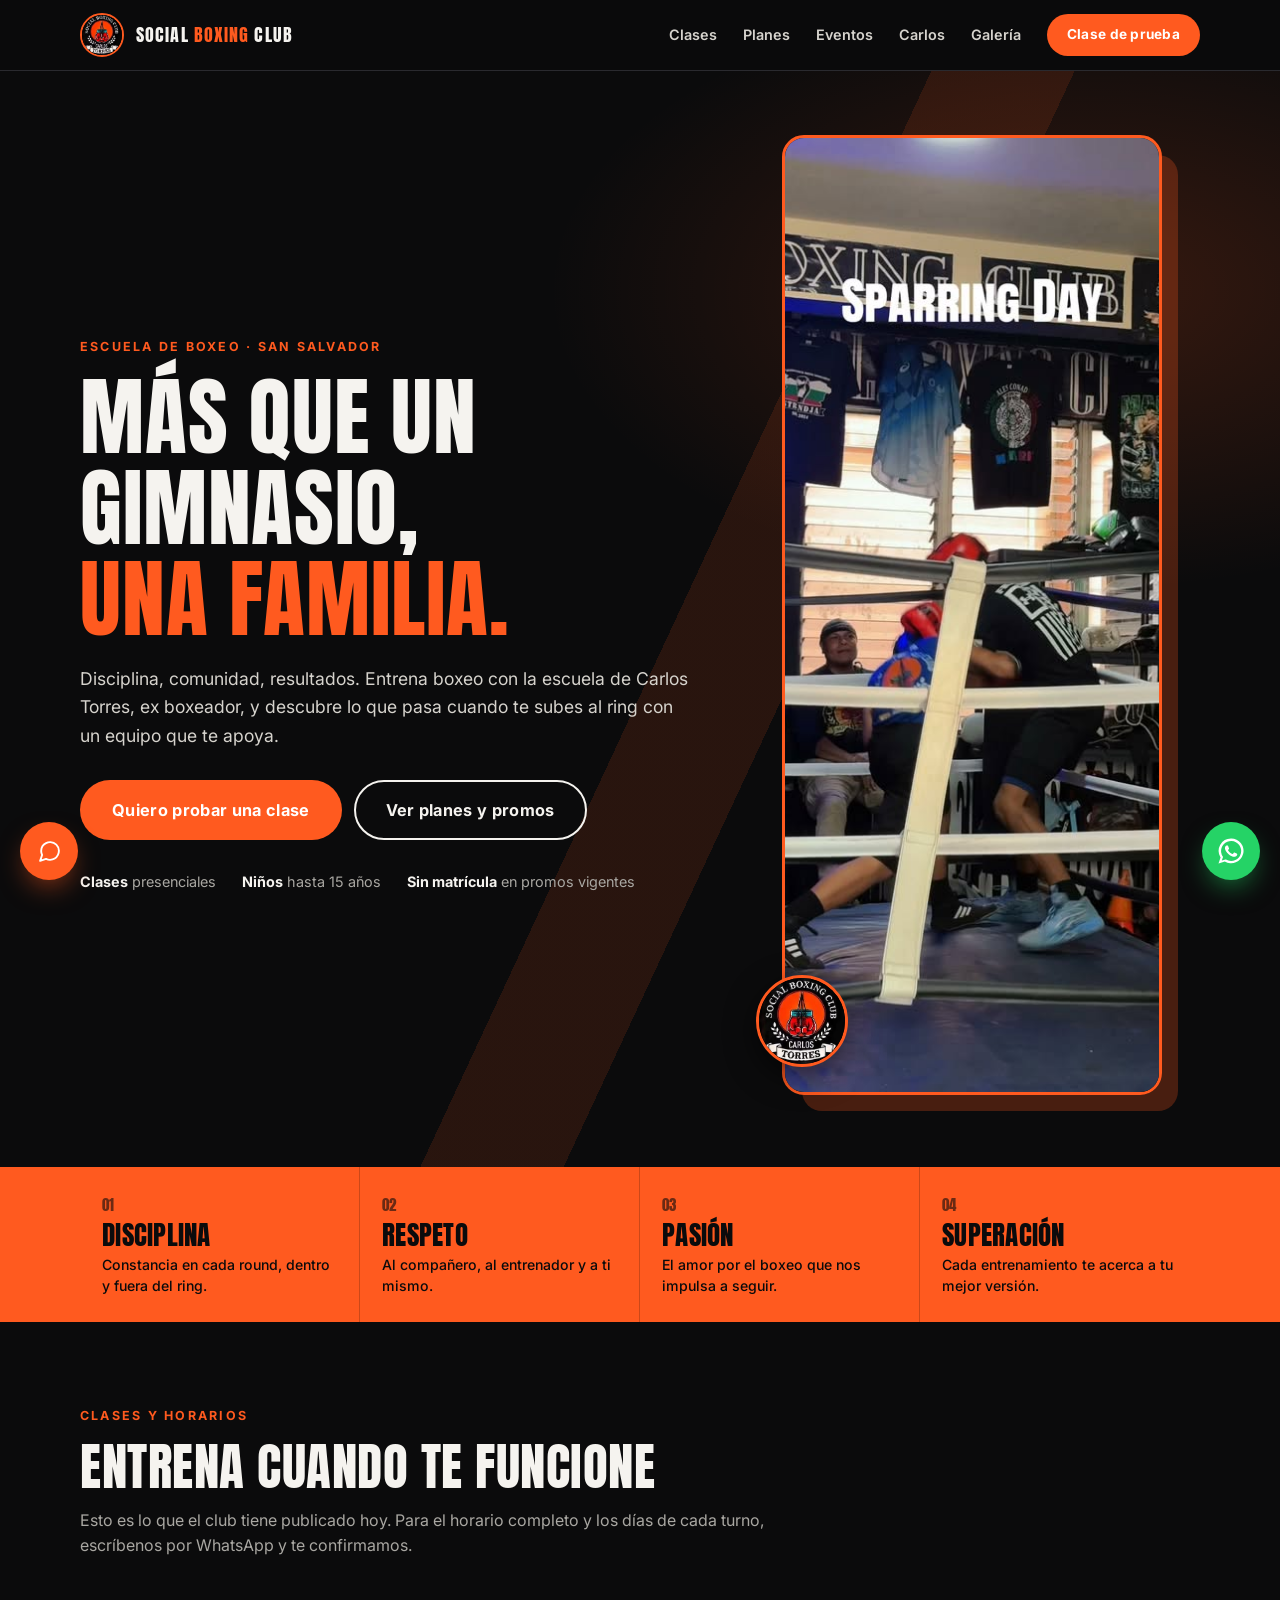
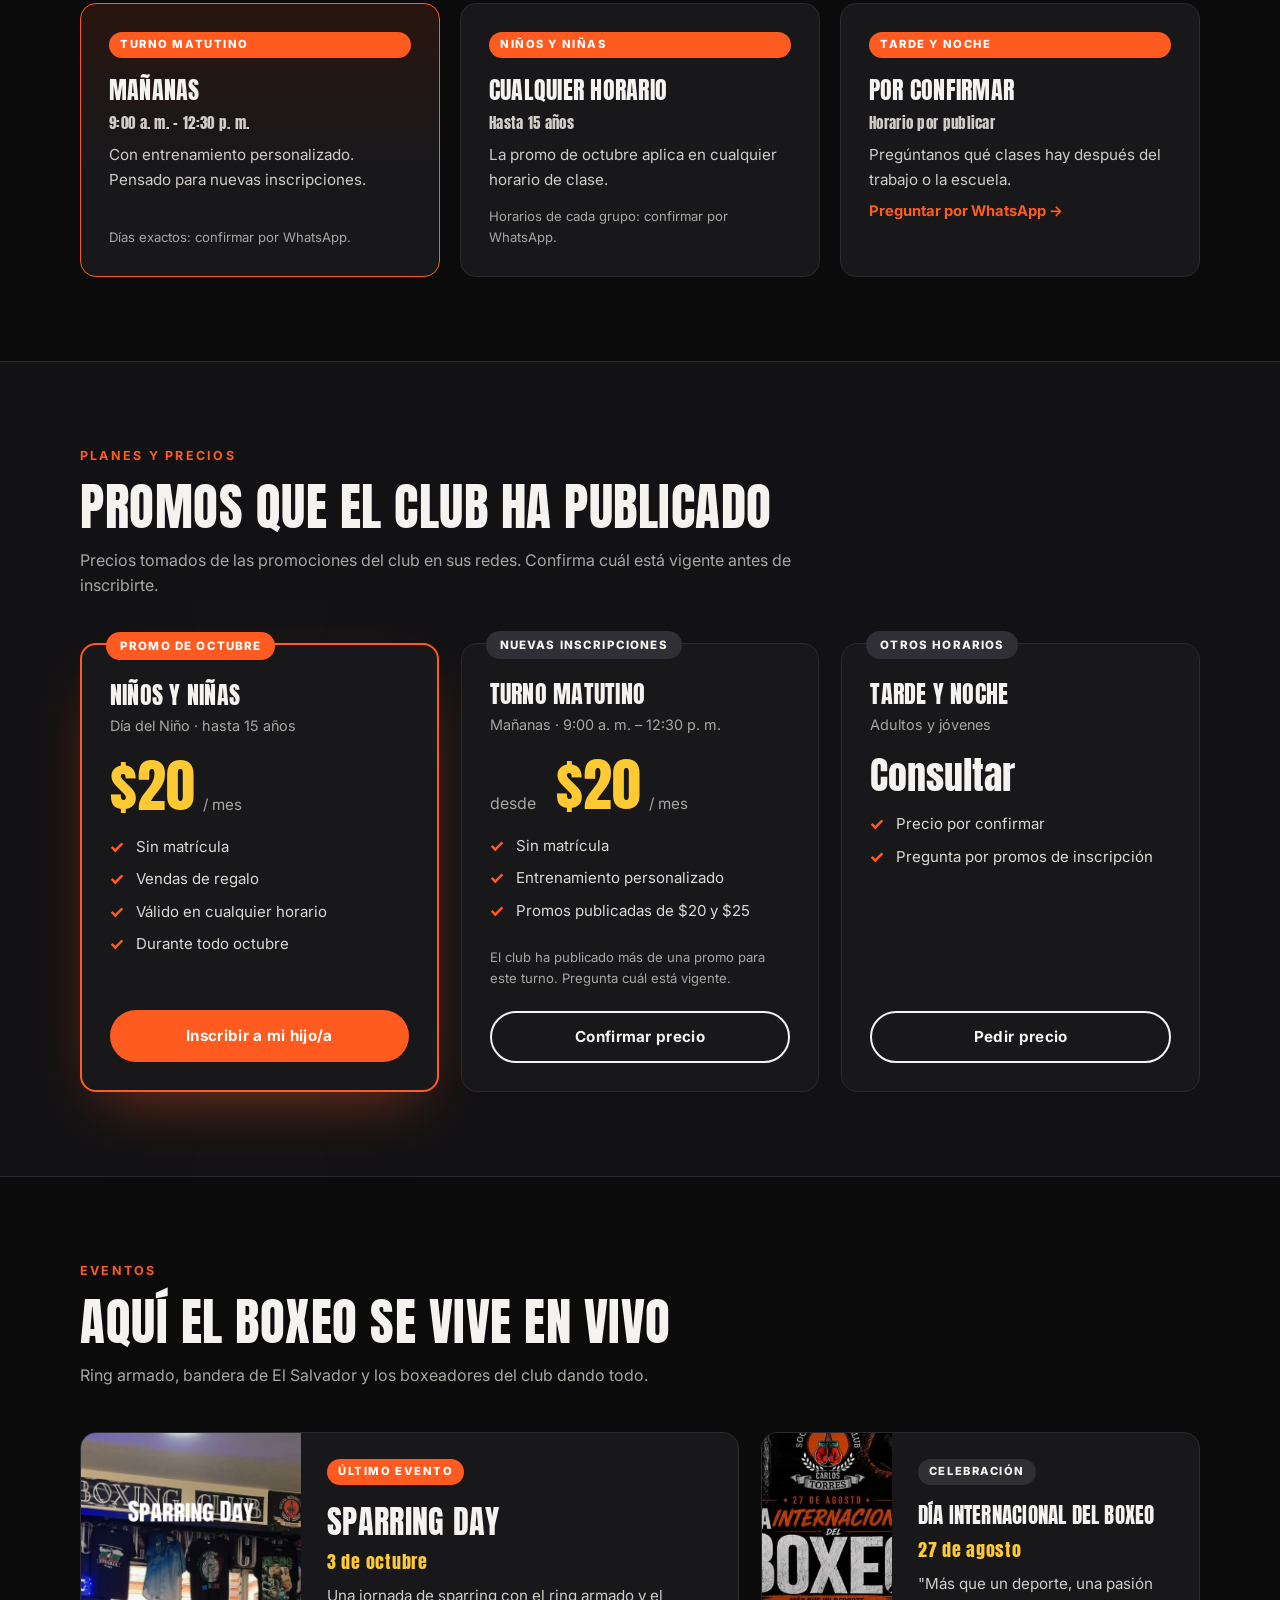
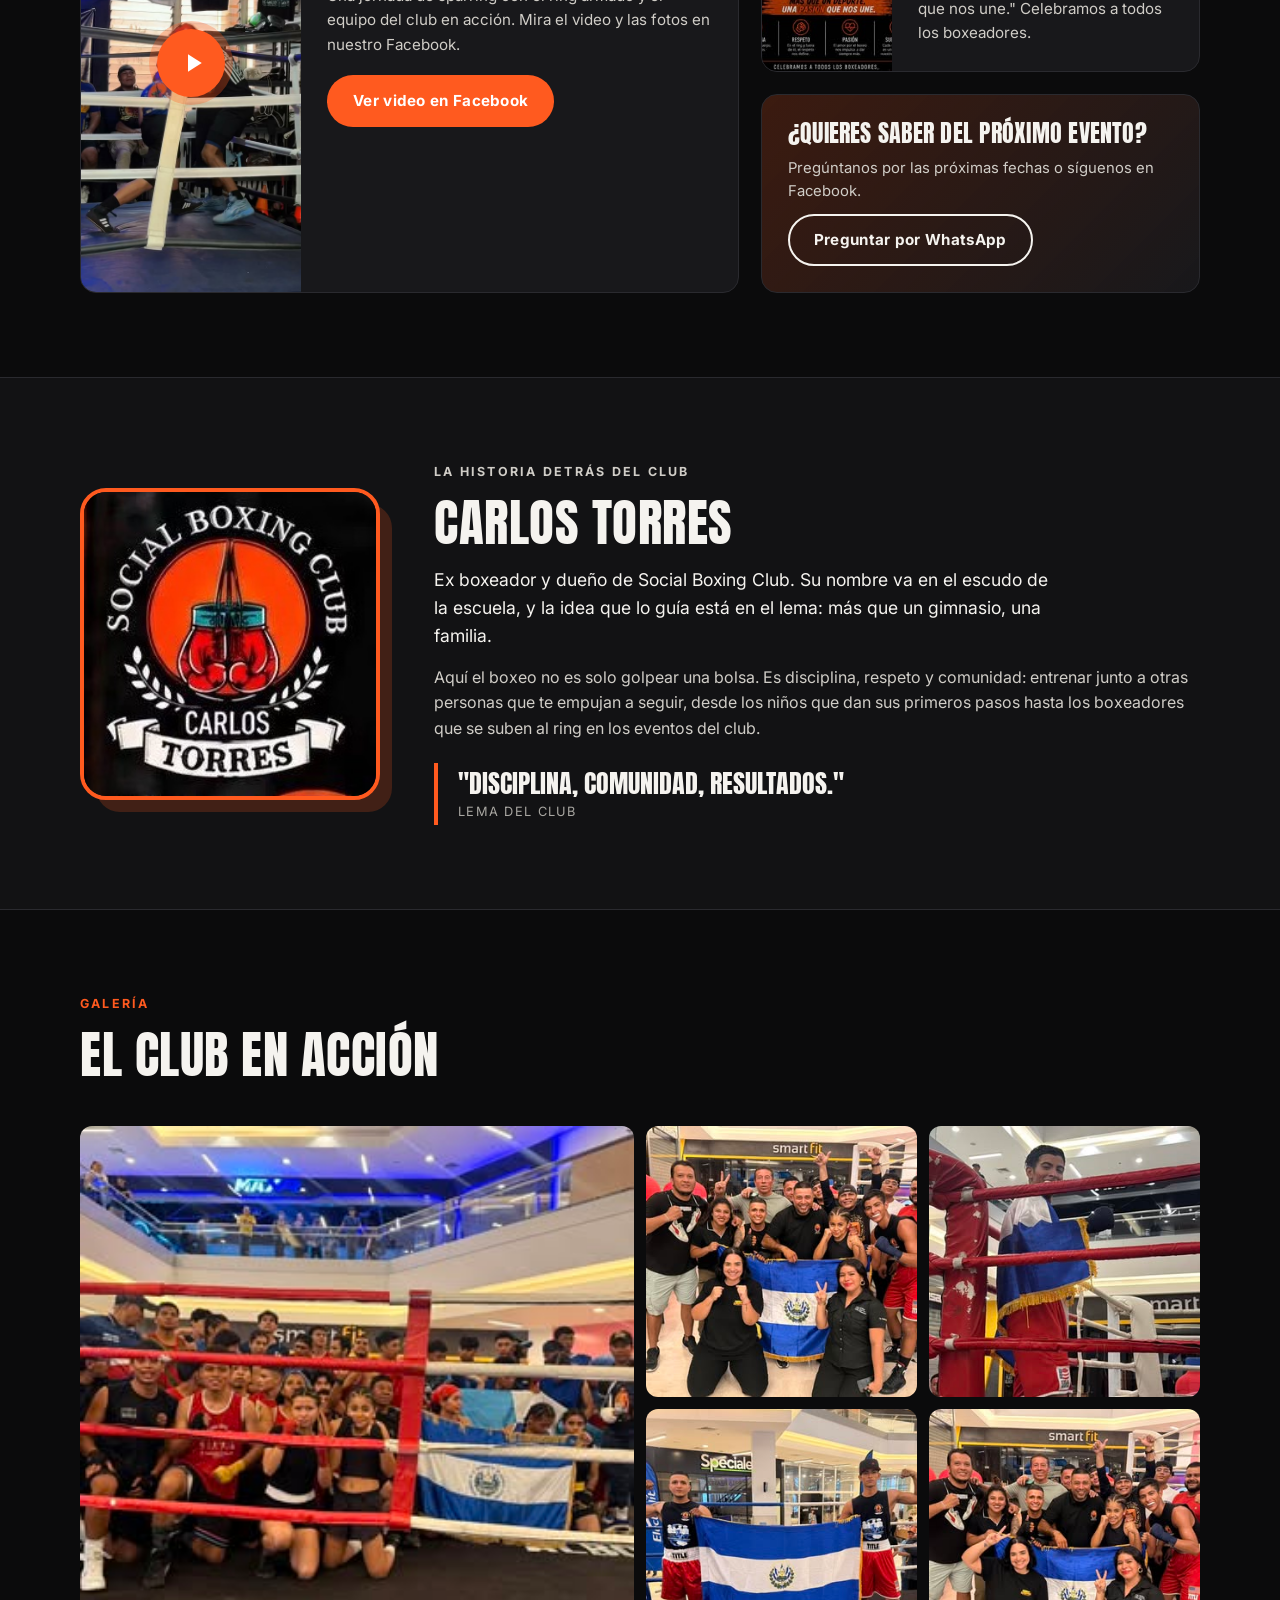
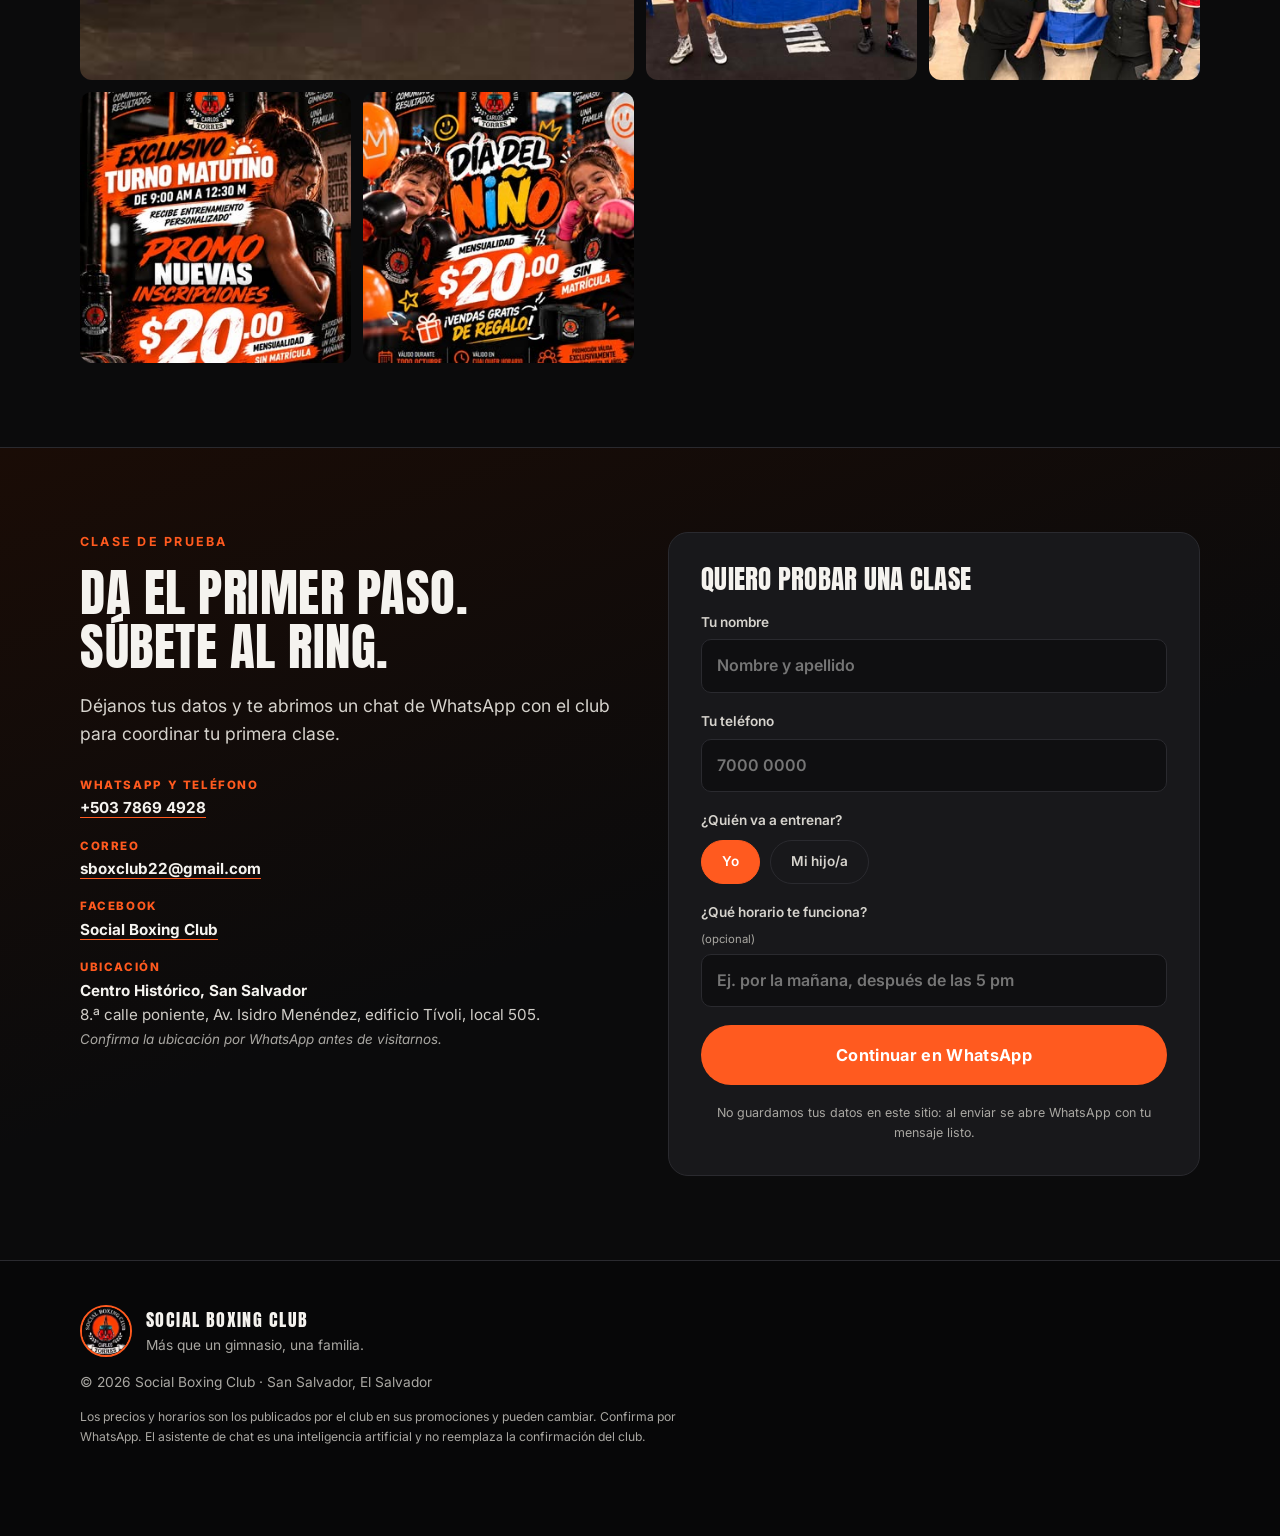
==== index.html @ bc5c97d0 "Sitio inicial de Social Boxing Club Co-Authored-By: Claude Sonnet 5.5 <noreply@anthropic.com>" ====
<!DOCTYPE html>
<html lang="es">
<head>
  <meta charset="UTF-8">
  <meta name="viewport" content="width=device-width, initial-scale=1.0">
  <title>Social Boxing Club — Escuela de boxeo en San Salvador</title>
  <meta name="description" content="Social Boxing Club, escuela de boxeo en San Salvador dirigida por Carlos Torres, ex boxeador. Disciplina, comunidad, resultados. Más que un gimnasio, una familia.">
  <meta property="og:title" content="Social Boxing Club — Escuela de boxeo en San Salvador">
  <meta property="og:description" content="Disciplina, comunidad, resultados. Más que un gimnasio, una familia.">
  <meta property="og:image" content="img/fb/video-poster.jpg">
  <link rel="icon" type="image/jpeg" href="img/logo.jpg">
  <link rel="preconnect" href="https://fonts.googleapis.com">
  <link rel="preconnect" href="https://fonts.gstatic.com" crossorigin>
  <link href="https://fonts.googleapis.com/css2?family=Anton&family=Inter:wght@400;500;600;700&display=swap" rel="stylesheet">
  <link rel="stylesheet" href="css/style.css">
</head>
<body>

<header class="top" id="top">
  <div class="container top__inner">
    <a href="#inicio" class="brand" aria-label="Social Boxing Club, inicio">
      <img src="img/logo.jpg" alt="" width="44" height="44">
      <span>SOCIAL <em>BOXING</em> CLUB</span>
    </a>
    <nav class="nav" id="nav" aria-label="Principal">
      <a href="#clases">Clases</a>
      <a href="#planes">Planes</a>
      <a href="#eventos">Eventos</a>
      <a href="#carlos">Carlos</a>
      <a href="#galeria">Galería</a>
      <a href="#contacto" class="btn btn--primary btn--sm">Clase de prueba</a>
    </nav>
    <button class="menu-btn" id="menuBtn" aria-label="Abrir menú" aria-expanded="false" aria-controls="nav"><span></span><span></span><span></span></button>
  </div>
</header>

<main id="inicio">

  <!-- HERO -->
  <section class="hero">
    <div class="container hero__grid">
      <div class="hero__copy">
        <p class="eyebrow">Escuela de boxeo · San Salvador</p>
        <h1>MÁS QUE UN GIMNASIO, <span>UNA FAMILIA.</span></h1>
        <p class="lead">Disciplina, comunidad, resultados. Entrena boxeo con la escuela de Carlos Torres, ex boxeador, y descubre lo que pasa cuando te subes al ring con un equipo que te apoya.</p>
        <div class="hero__cta">
          <a class="btn btn--primary btn--lg" href="#contacto">Quiero probar una clase</a>
          <a class="btn btn--ghost btn--lg" href="#planes">Ver planes y promos</a>
        </div>
        <ul class="hero__facts">
          <li><b>Clases</b> presenciales</li>
          <li><b>Niños</b> hasta 15 años</li>
          <li><b>Sin matrícula</b> en promos vigentes</li>
        </ul>
      </div>
      <div class="hero__media">
        <img src="img/fb/video-poster.jpg" alt="Boxeador del club en el ring durante el Sparring Day" width="540" height="960" fetchpriority="high">
        <div class="hero__badge"><img src="img/logo.jpg" alt="Escudo de Social Boxing Club" width="84" height="88"></div>
      </div>
    </div>
  </section>

  <!-- VALORES -->
  <section class="values" aria-label="Valores del club">
    <div class="container values__grid">
      <div><span>01</span><h3>Disciplina</h3><p>Constancia en cada round, dentro y fuera del ring.</p></div>
      <div><span>02</span><h3>Respeto</h3><p>Al compañero, al entrenador y a ti mismo.</p></div>
      <div><span>03</span><h3>Pasión</h3><p>El amor por el boxeo que nos impulsa a seguir.</p></div>
      <div><span>04</span><h3>Superación</h3><p>Cada entrenamiento te acerca a tu mejor versión.</p></div>
    </div>
  </section>

  <!-- CLASES / HORARIOS -->
  <section class="section" id="clases">
    <div class="container">
      <div class="section-head">
        <p class="eyebrow">Clases y horarios</p>
        <h2>Entrena cuando te funcione</h2>
        <p class="section-sub">Esto es lo que el club tiene publicado hoy. Para el horario completo y los días de cada turno, escríbenos por WhatsApp y te confirmamos.</p>
      </div>
      <div class="sched">
        <article class="sched__card sched__card--hot">
          <span class="tag">Turno matutino</span>
          <h3>Mañanas</h3>
          <p class="sched__time">9:00 a. m. – 12:30 p. m.</p>
          <p>Con entrenamiento personalizado. Pensado para nuevas inscripciones.</p>
          <p class="sched__note">Días exactos: confirmar por WhatsApp.</p>
        </article>
        <article class="sched__card">
          <span class="tag">Niños y niñas</span>
          <h3>Cualquier horario</h3>
          <p class="sched__time">Hasta 15 años</p>
          <p>La promo de octubre aplica en cualquier horario de clase.</p>
          <p class="sched__note">Horarios de cada grupo: confirmar por WhatsApp.</p>
        </article>
        <article class="sched__card">
          <span class="tag">Tarde y noche</span>
          <h3>Por confirmar</h3>
          <p class="sched__time">Horario por publicar</p>
          <p>Pregúntanos qué clases hay después del trabajo o la escuela.</p>
          <a class="link" data-wa="Hola, quiero saber los horarios de clases de tarde y noche.">Preguntar por WhatsApp →</a>
        </article>
      </div>
    </div>
  </section>

  <!-- PLANES -->
  <section class="section section--alt" id="planes">
    <div class="container">
      <div class="section-head">
        <p class="eyebrow">Planes y precios</p>
        <h2>Promos que el club ha publicado</h2>
        <p class="section-sub">Precios tomados de las promociones del club en sus redes. Confirma cuál está vigente antes de inscribirte.</p>
      </div>
      <div class="plans">
        <article class="plan plan--hot">
          <span class="plan__ribbon">Promo de octubre</span>
          <h3>Niños y niñas</h3>
          <p class="plan__who">Día del Niño · hasta 15 años</p>
          <p class="plan__price"><b>$20</b><span>/ mes</span></p>
          <ul>
            <li>Sin matrícula</li>
            <li>Vendas de regalo</li>
            <li>Válido en cualquier horario</li>
            <li>Durante todo octubre</li>
          </ul>
          <a class="btn btn--primary" data-wa="Hola, quiero inscribir a mi hijo/a en la promo del Día del Niño ($20 al mes).">Inscribir a mi hijo/a</a>
        </article>
        <article class="plan">
          <span class="plan__ribbon plan__ribbon--soft">Nuevas inscripciones</span>
          <h3>Turno matutino</h3>
          <p class="plan__who">Mañanas · 9:00 a. m. – 12:30 p. m.</p>
          <p class="plan__price"><b><i>desde</i> $20</b><span>/ mes</span></p>
          <ul>
            <li>Sin matrícula</li>
            <li>Entrenamiento personalizado</li>
            <li>Promos publicadas de $20 y $25</li>
          </ul>
          <p class="plan__note">El club ha publicado más de una promo para este turno. Pregunta cuál está vigente.</p>
          <a class="btn btn--ghost" data-wa="Hola, quiero información de la promo del turno matutino. ¿Cuál es el precio vigente?">Confirmar precio</a>
        </article>
        <article class="plan">
          <span class="plan__ribbon plan__ribbon--soft">Otros horarios</span>
          <h3>Tarde y noche</h3>
          <p class="plan__who">Adultos y jóvenes</p>
          <p class="plan__price plan__price--ask"><b>Consultar</b></p>
          <ul>
            <li>Precio por confirmar</li>
            <li>Pregunta por promos de inscripción</li>
          </ul>
          <a class="btn btn--ghost" data-wa="Hola, quiero saber precios y horarios para adultos en la tarde/noche.">Pedir precio</a>
        </article>
      </div>
    </div>
  </section>

  <!-- EVENTOS -->
  <section class="section" id="eventos">
    <div class="container">
      <div class="section-head">
        <p class="eyebrow">Eventos</p>
        <h2>Aquí el boxeo se vive en vivo</h2>
        <p class="section-sub">Ring armado, bandera de El Salvador y los boxeadores del club dando todo.</p>
      </div>
      <div class="events">
        <article class="event event--main">
          <a class="event__media" href="https://www.facebook.com/SocialBoxinClub/" target="_blank" rel="noopener" aria-label="Ver el video del Sparring Day en Facebook">
            <img src="img/fb/video-poster.jpg" alt="Sparring Day: boxeador del club en el ring" loading="lazy" width="540" height="960">
            <span class="play" aria-hidden="true"><svg viewBox="0 0 24 24"><path d="M8 5v14l11-7z" fill="currentColor"/></svg></span>
          </a>
          <div class="event__body">
            <span class="tag">Último evento</span>
            <h3>SPARRING DAY</h3>
            <p class="event__date">3 de octubre</p>
            <p>Una jornada de sparring con el ring armado y el equipo del club en acción. Mira el video y las fotos en nuestro Facebook.</p>
            <a class="btn btn--primary" href="https://www.facebook.com/SocialBoxinClub/" target="_blank" rel="noopener">Ver video en Facebook</a>
          </div>
        </article>
        <article class="event event--side">
          <img src="img/fb/p4.jpg" alt="Afiche del Día Internacional del Boxeo, 27 de agosto" loading="lazy" width="315" height="315">
          <div class="event__body">
            <span class="tag tag--soft">Celebración</span>
            <h3>Día Internacional del Boxeo</h3>
            <p class="event__date">27 de agosto</p>
            <p>"Más que un deporte, una pasión que nos une." Celebramos a todos los boxeadores.</p>
          </div>
        </article>
        <article class="event event--cta">
          <h3>¿Quieres saber del próximo evento?</h3>
          <p>Pregúntanos por las próximas fechas o síguenos en Facebook.</p>
          <a class="btn btn--ghost" data-wa="Hola, quiero saber cuándo es el próximo evento del club.">Preguntar por WhatsApp</a>
        </article>
      </div>
    </div>
  </section>

  <!-- CARLOS -->
  <section class="section section--alt" id="carlos">
    <div class="container carlos">
      <div class="carlos__media">
        <img src="img/logo.jpg" alt="Escudo de Social Boxing Club, Carlos Torres" width="235" height="245" loading="lazy">
      </div>
      <div class="carlos__copy">
        <p class="eyebrow">La historia detrás del club</p>
        <h2>Carlos Torres</h2>
        <p class="lead">Ex boxeador y dueño de Social Boxing Club. Su nombre va en el escudo de la escuela, y la idea que lo guía está en el lema: más que un gimnasio, una familia.</p>
        <p>Aquí el boxeo no es solo golpear una bolsa. Es disciplina, respeto y comunidad: entrenar junto a otras personas que te empujan a seguir, desde los niños que dan sus primeros pasos hasta los boxeadores que se suben al ring en los eventos del club.</p>
        <!-- PENDIENTE (pedirle a Carlos): su trayectoria en el ring, años de experiencia y por qué fundó el club. -->
        <blockquote>"Disciplina, comunidad, resultados."<cite>Lema del club</cite></blockquote>
      </div>
    </div>
  </section>

  <!-- GALERÍA -->
  <section class="section" id="galeria">
    <div class="container">
      <div class="section-head">
        <p class="eyebrow">Galería</p>
        <h2>El club en acción</h2>
      </div>
      <div class="gallery" id="gallery">
        <button class="g g--wide" data-src="img/fb/p5.jpg" data-alt="El equipo del club junto al ring con la bandera de El Salvador"><img src="img/fb/p5.jpg" alt="El equipo del club junto al ring con la bandera de El Salvador" loading="lazy" width="315" height="315"></button>
        <button class="g" data-src="img/fb/p6.jpg" data-alt="Carlos y el equipo posando con la bandera salvadoreña"><img src="img/fb/p6.jpg" alt="Carlos y el equipo posando con la bandera salvadoreña" loading="lazy" width="315" height="315"></button>
        <button class="g" data-src="img/fb/p7.jpg" data-alt="Boxeador en el ring con la bandera de El Salvador"><img src="img/fb/p7.jpg" alt="Boxeador en el ring con la bandera de El Salvador" loading="lazy" width="315" height="315"></button>
        <button class="g" data-src="img/fb/p8.jpg" data-alt="Dos boxeadores del club sosteniendo la bandera"><img src="img/fb/p8.jpg" alt="Dos boxeadores del club sosteniendo la bandera" loading="lazy" width="315" height="315"></button>
        <button class="g" data-src="img/fb/p9.jpg" data-alt="La familia del club celebrando después del evento"><img src="img/fb/p9.jpg" alt="La familia del club celebrando después del evento" loading="lazy" width="315" height="315"></button>
        <button class="g" data-src="img/fb/p2.jpg" data-alt="Promo del turno matutino"><img src="img/fb/p2.jpg" alt="Promo del turno matutino" loading="lazy" width="315" height="315"></button>
        <button class="g" data-src="img/fb/p1.jpg" data-alt="Promo Día del Niño"><img src="img/fb/p1.jpg" alt="Promo Día del Niño" loading="lazy" width="315" height="315"></button>
      </div>
    </div>
  </section>

  <!-- CONTACTO / CLASE DE PRUEBA -->
  <section class="section section--cta" id="contacto">
    <div class="container contact">
      <div class="contact__copy">
        <p class="eyebrow">Clase de prueba</p>
        <h2>DA EL PRIMER PASO. SÚBETE AL RING.</h2>
        <p class="lead">Déjanos tus datos y te abrimos un chat de WhatsApp con el club para coordinar tu primera clase.</p>
        <ul class="contact__list">
          <li><span>WhatsApp y teléfono</span><a data-wa="Hola, quiero información del club.">+503 7869 4928</a></li>
          <li><span>Correo</span><a href="mailto:sboxclub22@gmail.com">sboxclub22@gmail.com</a></li>
          <li><span>Facebook</span><a href="https://www.facebook.com/SocialBoxinClub/" target="_blank" rel="noopener">Social Boxing Club</a></li>
          <li><span>Ubicación</span><b>Centro Histórico, San Salvador</b>8.ª calle poniente, Av. Isidro Menéndez, edificio Tívoli, local 505. <em>Confirma la ubicación por WhatsApp antes de visitarnos.</em></li>
        </ul>
      </div>
      <form class="form" id="trialForm" novalidate>
        <h3>Quiero probar una clase</h3>
        <label>Tu nombre
          <input type="text" name="nombre" autocomplete="name" maxlength="60" required placeholder="Nombre y apellido">
        </label>
        <label>Tu teléfono
          <input type="tel" name="telefono" autocomplete="tel" inputmode="tel" maxlength="20" required placeholder="7000 0000">
        </label>
        <fieldset>
          <legend>¿Quién va a entrenar?</legend>
          <label class="radio"><input type="radio" name="quien" value="yo" checked><span>Yo</span></label>
          <label class="radio"><input type="radio" name="quien" value="mi hijo/a (hasta 15 años)"><span>Mi hijo/a</span></label>
        </fieldset>
        <label>¿Qué horario te funciona? <small>(opcional)</small>
          <input type="text" name="horario" maxlength="80" placeholder="Ej. por la mañana, después de las 5 pm">
        </label>
        <p class="form__err" id="formErr" role="alert" hidden></p>
        <button type="submit" class="btn btn--primary btn--lg btn--block">Continuar en WhatsApp</button>
        <p class="form__note">No guardamos tus datos en este sitio: al enviar se abre WhatsApp con tu mensaje listo.</p>
      </form>
    </div>
  </section>
</main>

<footer class="footer">
  <div class="container footer__inner">
    <div class="footer__brand">
      <img src="img/logo.jpg" alt="" width="52" height="54">
      <div><b>SOCIAL BOXING CLUB</b><span>Más que un gimnasio, una familia.</span></div>
    </div>
    <p>© <span id="year"></span> Social Boxing Club · San Salvador, El Salvador</p>
    <p class="footer__legal">Los precios y horarios son los publicados por el club en sus promociones y pueden cambiar. Confirma por WhatsApp. El asistente de chat es una inteligencia artificial y no reemplaza la confirmación del club.</p>
  </div>
</footer>

<a class="wa-float" data-wa="Hola, quiero información del club." aria-label="Escribir por WhatsApp">
  <svg viewBox="0 0 24 24" fill="currentColor" aria-hidden="true"><path d="M12.04 2a9.9 9.9 0 0 0-8.4 15.1L2 22l5.05-1.6A9.9 9.9 0 1 0 12.04 2Zm0 18a8 8 0 0 1-4.1-1.13l-.3-.17-3 .95.97-2.92-.2-.31A8.03 8.03 0 1 1 12.04 20Zm4.4-6c-.24-.12-1.43-.7-1.65-.78-.22-.08-.38-.12-.54.12-.16.24-.62.78-.76.94-.14.16-.28.18-.52.06a6.5 6.5 0 0 1-1.92-1.18 7.2 7.2 0 0 1-1.33-1.66c-.14-.24-.02-.37.1-.49.1-.1.24-.28.36-.42.12-.14.16-.24.24-.4.08-.16.04-.3-.02-.42-.06-.12-.54-1.3-.74-1.78-.2-.46-.4-.4-.54-.4h-.46c-.16 0-.42.06-.64.3-.22.24-.84.82-.84 2s.86 2.32.98 2.48c.12.16 1.7 2.6 4.12 3.64.58.25 1.03.4 1.38.5.58.18 1.1.16 1.52.1.46-.07 1.43-.58 1.63-1.15.2-.56.2-1.04.14-1.14-.06-.1-.22-.16-.46-.28Z"/></svg>
</a>

<div class="lightbox" id="lightbox" hidden>
  <button class="lightbox__close" id="lbClose" aria-label="Cerrar">&times;</button>
  <img id="lbImg" src="" alt="">
</div>

<div class="chat-widget" id="chatWidget">
  <div class="chat-panel" id="chatPanel">
    <div class="chat-panel__head">
      <div class="chat-panel__who"><span class="chat-panel__avatar"><img src="img/logo.jpg" alt=""></span><div><h5>Asistente del club</h5><span>IA · responde con datos del club</span></div></div>
      <button class="chat-panel__close" id="chatClose" aria-label="Cerrar chat">&times;</button>
    </div>
    <div class="chat-panel__body" id="chatBody"></div>
    <form class="chat-panel__form" id="chatForm">
      <input type="text" id="chatInput" placeholder="Escribe tu pregunta..." autocomplete="off" maxlength="500" required>
      <button type="submit" aria-label="Enviar"><svg viewBox="0 0 24 24" fill="none"><path d="M4 12h16M13 5l7 7-7 7" stroke="currentColor" stroke-width="2" stroke-linecap="round" stroke-linejoin="round"/></svg></button>
    </form>
    <p class="chat-panel__foot">Asistente de IA. Lo que no sepa, te lo confirma el club por WhatsApp.</p>
  </div>
  <button class="chat-widget__toggle" id="chatToggle" aria-label="Hablar con el asistente del club">
    <svg class="ic-chat" viewBox="0 0 24 24" fill="none"><path d="M21 11.5a8.38 8.38 0 0 1-.9 3.8 8.5 8.5 0 0 1-7.6 4.7 8.38 8.38 0 0 1-3.8-.9L3 21l1.9-5.7a8.38 8.38 0 0 1-.9-3.8 8.5 8.5 0 0 1 4.7-7.6 8.38 8.38 0 0 1 3.8-.9h.5a8.48 8.48 0 0 1 8 8v.5Z" stroke="currentColor" stroke-width="1.8" stroke-linecap="round" stroke-linejoin="round"/></svg>
    <svg class="ic-close" viewBox="0 0 24 24" fill="none"><path d="M6 6l12 12M18 6L6 18" stroke="currentColor" stroke-width="2" stroke-linecap="round"/></svg>
  </button>
</div>

<script src="js/main.js"></script>
<script src="js/chat.js"></script>
</body>
</html>
---- css/style.css ----
:root {
  --bg: #0b0b0c;
  --bg-alt: #121214;
  --card: #18181b;
  --line: #2a2a2f;
  --ink: #f5f3ef;
  --ink-soft: #a9a7a2;
  --orange: #ff5a1f;
  --orange-dark: #e04a12;
  --yellow: #ffc933;
  --radius: 16px;
  --maxw: 1160px;
  --display: 'Anton', 'Impact', sans-serif;
  --sans: 'Inter', system-ui, sans-serif;
}

*, *::before, *::after { box-sizing: border-box; }
* { margin: 0; padding: 0; }
html { scroll-behavior: smooth; scroll-padding-top: 84px; }
body { font-family: var(--sans); background: var(--bg); color: var(--ink); line-height: 1.6; -webkit-font-smoothing: antialiased; overflow-x: hidden; }
img { max-width: 100%; display: block; }
a { color: inherit; text-decoration: none; }
ul { list-style: none; }
button { font: inherit; color: inherit; }
.container { width: 100%; max-width: var(--maxw); margin: 0 auto; padding: 0 20px; }
[hidden] { display: none !important; }

h1, h2, h3 { font-family: var(--display); font-weight: 400; letter-spacing: .01em; line-height: 1.05; text-transform: uppercase; }
h2 { font-size: clamp(2rem, 5vw, 3.2rem); }
h3 { font-size: 1.5rem; }
.eyebrow { font-size: .78rem; font-weight: 700; letter-spacing: .18em; text-transform: uppercase; color: var(--orange); margin-bottom: 14px; }
.lead { font-size: 1.1rem; color: #d6d3cd; max-width: 56ch; }

/* Botones */
.btn { display: inline-flex; align-items: center; justify-content: center; gap: 8px; padding: 12px 24px; border-radius: 999px; font-weight: 700; font-size: .95rem; letter-spacing: .02em; border: 2px solid transparent; cursor: pointer; transition: transform .2s, background .2s, color .2s, border-color .2s; text-align: center; }
.btn--primary { background: var(--orange); color: #fff; }
.btn--primary:hover { background: var(--orange-dark); transform: translateY(-2px); }
.btn--ghost { border-color: var(--ink); color: var(--ink); background: transparent; }
.btn--ghost:hover { background: var(--ink); color: #0b0b0c; transform: translateY(-2px); }
.btn--sm { padding: 8px 18px; font-size: .85rem; }
.btn--lg { padding: 15px 30px; font-size: 1.02rem; }
.btn--block { width: 100%; }
.link { color: var(--orange); font-weight: 700; cursor: pointer; font-size: .92rem; }
.link:hover { text-decoration: underline; }
[data-wa] { cursor: pointer; }

/* Header */
.top { position: sticky; top: 0; z-index: 50; background: rgba(11,11,12,.88); backdrop-filter: blur(12px); border-bottom: 1px solid var(--line); }
.top__inner { display: flex; align-items: center; justify-content: space-between; height: 70px; gap: 16px; }
.brand { display: flex; align-items: center; gap: 12px; font-family: var(--display); font-size: 1.15rem; letter-spacing: .06em; white-space: nowrap; }
.brand img { width: 44px; height: 44px; border-radius: 50%; object-fit: cover; object-position: center 40%; border: 2px solid var(--orange); }
.brand em { font-style: normal; color: var(--orange); }
.nav { display: flex; align-items: center; gap: 26px; font-size: .9rem; font-weight: 600; }
.nav a:not(.btn) { color: #d6d3cd; transition: color .2s; }
.nav a:not(.btn):hover { color: var(--orange); }
.menu-btn { display: none; width: 44px; height: 44px; background: none; border: 0; cursor: pointer; flex-direction: column; align-items: center; justify-content: center; gap: 5px; }
.menu-btn span { width: 24px; height: 2px; background: var(--ink); transition: transform .25s, opacity .2s; }
.menu-btn[aria-expanded="true"] span:nth-child(1) { transform: translateY(7px) rotate(45deg); }
.menu-btn[aria-expanded="true"] span:nth-child(2) { opacity: 0; }
.menu-btn[aria-expanded="true"] span:nth-child(3) { transform: translateY(-7px) rotate(-45deg); }

/* Hero */
.hero { position: relative; overflow: hidden; padding: 64px 0 72px; background:
  linear-gradient(115deg, transparent 52%, rgba(255,90,31,.12) 52%, rgba(255,90,31,.12) 60%, transparent 60%),
  radial-gradient(900px 500px at 85% 20%, rgba(255,90,31,.18), transparent 60%), var(--bg); }
.hero__grid { display: grid; grid-template-columns: 1.15fr .85fr; gap: 48px; align-items: center; }
.hero h1 { font-size: clamp(2.6rem, 7.2vw, 5.4rem); margin-bottom: 22px; }
.hero h1 span { color: var(--orange); display: block; }
.hero__cta { display: flex; flex-wrap: wrap; gap: 12px; margin-top: 30px; }
.hero__facts { display: flex; flex-wrap: wrap; gap: 8px 26px; margin-top: 30px; font-size: .9rem; color: var(--ink-soft); }
.hero__facts b { color: var(--ink); }
.hero__media { position: relative; justify-self: center; width: min(100%, 380px); }
.hero__media > img { width: 100%; aspect-ratio: 9/14; object-fit: cover; border-radius: 22px; border: 3px solid var(--orange); box-shadow: 18px 18px 0 -2px rgba(255,90,31,.25); }
.hero__badge { position: absolute; left: -26px; bottom: 28px; width: 92px; height: 92px; border-radius: 50%; background: #000; border: 3px solid var(--orange); overflow: hidden; display: flex; align-items: center; justify-content: center; box-shadow: 0 10px 30px rgba(0,0,0,.6); }
.hero__badge img { width: 100%; height: 100%; object-fit: cover; object-position: center 40%; }

/* Valores */
.values { background: var(--orange); color: #0b0b0c; }
.values__grid { display: grid; grid-template-columns: repeat(4, 1fr); gap: 0; }
.values__grid > div { padding: 26px 22px; border-right: 1px solid rgba(0,0,0,.2); }
.values__grid > div:last-child { border-right: 0; }
.values span { font-family: var(--display); font-size: .95rem; opacity: .6; }
.values h3 { font-size: 1.7rem; margin: 2px 0 6px; }
.values p { font-size: .88rem; line-height: 1.45; font-weight: 500; }

/* Secciones */
.section { padding: 84px 0; }
.section--alt { background: var(--bg-alt); border-top: 1px solid var(--line); border-bottom: 1px solid var(--line); }
.section-head { max-width: 720px; margin-bottom: 44px; }
.section-sub { margin-top: 14px; color: var(--ink-soft); }
.tag { display: inline-block; font-size: .7rem; font-weight: 800; letter-spacing: .14em; text-transform: uppercase; background: var(--orange); color: #fff; padding: 4px 11px; border-radius: 999px; margin-bottom: 12px; }
.tag--soft { background: rgba(255,255,255,.1); color: var(--ink); }

/* Horarios */
.sched { display: grid; grid-template-columns: repeat(3, 1fr); gap: 20px; }
.sched__card { background: var(--card); border: 1px solid var(--line); border-radius: var(--radius); padding: 28px; display: flex; flex-direction: column; gap: 8px; }
.sched__card--hot { border-color: var(--orange); background: linear-gradient(180deg, rgba(255,90,31,.12), var(--card) 60%); }
.sched__time { font-family: var(--display); font-size: 1.5rem; color: var(--yellow); letter-spacing: .02em; }
.sched__card p { color: #d0cdc7; font-size: .95rem; }
.sched__note { color: var(--ink-soft) !important; font-size: .82rem !important; margin-top: auto; padding-top: 6px; }

/* Planes */
.plans { display: grid; grid-template-columns: repeat(3, 1fr); gap: 22px; align-items: stretch; }
.plan { position: relative; background: var(--card); border: 1px solid var(--line); border-radius: var(--radius); padding: 38px 28px 28px; display: flex; flex-direction: column; gap: 6px; }
.plan--hot { border: 2px solid var(--orange); box-shadow: 0 24px 60px -24px rgba(255,90,31,.5); }
.plan__ribbon { position: absolute; top: -13px; left: 24px; background: var(--orange); color: #fff; font-size: .72rem; font-weight: 800; letter-spacing: .1em; text-transform: uppercase; padding: 5px 14px; border-radius: 999px; }
.plan__ribbon--soft { background: #2f2f35; color: var(--ink); }
.plan__who { color: var(--ink-soft); font-size: .9rem; }
.plan__price { display: flex; align-items: baseline; gap: 8px; margin: 14px 0 12px; }
.plan__price b { font-family: var(--display); font-weight: 400; font-size: 3.6rem; line-height: 1; color: var(--yellow); }
.plan__price i { font-family: var(--sans); font-style: normal; font-size: 1rem; color: var(--ink-soft); margin-right: 6px; letter-spacing: 0; }
.plan__price span { color: var(--ink-soft); font-size: .95rem; }
.plan__price--ask b { font-size: 2.4rem; color: var(--ink); }
.plan ul { display: grid; gap: 8px; margin-bottom: 18px; }
.plan li { position: relative; padding-left: 26px; font-size: .94rem; color: #dcd9d3; }
.plan li::before { content: ''; position: absolute; left: 0; top: 7px; width: 14px; height: 8px; border-left: 3px solid var(--orange); border-bottom: 3px solid var(--orange); transform: rotate(-45deg) scale(.8); }
.plan__note { font-size: .82rem; color: var(--ink-soft); margin-bottom: 16px; }
.plan .btn { margin-top: auto; }

/* Eventos */
.events { display: grid; grid-template-columns: 1.5fr 1fr; grid-template-rows: auto auto; gap: 22px; }
.event { background: var(--card); border: 1px solid var(--line); border-radius: var(--radius); overflow: hidden; }
.event--main { grid-row: 1 / 3; display: grid; grid-template-columns: 220px 1fr; }
.event__media { position: relative; display: block; min-height: 100%; }
.event__media img { width: 100%; height: 100%; object-fit: cover; }
.play { position: absolute; inset: 0; margin: auto; width: 68px; height: 68px; border-radius: 50%; background: var(--orange); color: #fff; display: flex; align-items: center; justify-content: center; box-shadow: 0 0 0 8px rgba(255,90,31,.3); transition: transform .2s; }
.play svg { width: 30px; height: 30px; margin-left: 3px; }
.event__media:hover .play { transform: scale(1.1); }
.event__body { padding: 26px; display: flex; flex-direction: column; align-items: flex-start; gap: 8px; }
.event__body h3 { font-size: 2rem; }
.event__date { font-family: var(--display); color: var(--yellow); font-size: 1.15rem; letter-spacing: .04em; }
.event__body p:not(.event__date) { color: #d0cdc7; font-size: .95rem; }
.event__body .btn { margin-top: 10px; }
.event--side { display: grid; grid-template-columns: 130px 1fr; }
.event--side > img { width: 100%; height: 100%; object-fit: cover; }
.event--side .event__body h3 { font-size: 1.3rem; }
.event--cta { padding: 26px; display: flex; flex-direction: column; align-items: flex-start; gap: 10px; background: linear-gradient(135deg, rgba(255,90,31,.2), var(--card)); }
.event--cta p { color: #d0cdc7; font-size: .93rem; }

/* Carlos */
.carlos { display: grid; grid-template-columns: 300px 1fr; gap: 54px; align-items: center; }
.carlos__media { position: relative; }
.carlos__media img { width: 100%; height: auto; border-radius: 26px; border: 4px solid var(--orange); box-shadow: 14px 14px 0 -2px rgba(255,90,31,.2); background: #000; }
.carlos__copy h2 { margin-bottom: 16px; }
.carlos__copy p { margin-bottom: 14px; color: #d0cdc7; }
.carlos__copy .lead { color: var(--ink); }
blockquote { border-left: 4px solid var(--orange); padding: 6px 0 6px 20px; margin-top: 22px; font-family: var(--display); font-size: 1.6rem; text-transform: uppercase; line-height: 1.15; }
blockquote cite { display: block; font-family: var(--sans); font-style: normal; font-size: .8rem; letter-spacing: .1em; color: var(--ink-soft); margin-top: 6px; }

/* Galería */
.gallery { display: grid; grid-template-columns: repeat(4, 1fr); gap: 12px; }
.g { padding: 0; border: 0; background: var(--card); border-radius: 12px; overflow: hidden; cursor: zoom-in; aspect-ratio: 1; position: relative; }
.g--wide { grid-column: span 2; grid-row: span 2; }
.g img { width: 100%; height: 100%; object-fit: cover; transition: transform .4s; }
.g:hover img { transform: scale(1.06); }
.lightbox { position: fixed; inset: 0; z-index: 100; background: rgba(0,0,0,.92); display: flex; align-items: center; justify-content: center; padding: 24px; }
.lightbox img { max-height: 88vh; max-width: min(92vw, 720px); border-radius: 10px; }
.lightbox__close { position: absolute; top: 14px; right: 18px; font-size: 2.4rem; background: none; border: 0; color: #fff; cursor: pointer; line-height: 1; }

/* Contacto */
.section--cta { background: linear-gradient(160deg, #1a0c06, var(--bg) 55%); border-top: 1px solid var(--line); }
.contact { display: grid; grid-template-columns: 1fr 1fr; gap: 56px; align-items: start; }
.contact h2 { margin-bottom: 18px; }
.contact__list { margin-top: 28px; display: grid; gap: 16px; }
.contact__list li { font-size: .95rem; color: #d0cdc7; }
.contact__list span { display: block; font-size: .72rem; font-weight: 800; letter-spacing: .14em; text-transform: uppercase; color: var(--orange); margin-bottom: 2px; }
.contact__list a { font-weight: 700; color: var(--ink); text-decoration: underline; text-decoration-color: var(--orange); text-underline-offset: 4px; }
.contact__list b { display: block; color: var(--ink); }
.contact__list em { display: block; color: var(--ink-soft); font-size: .84rem; margin-top: 2px; }

.form { background: var(--card); border: 1px solid var(--line); border-radius: 20px; padding: 32px; display: grid; gap: 18px; }
.form h3 { font-size: 1.7rem; }
.form label, .form legend { font-size: .85rem; font-weight: 600; color: #d6d3cd; display: grid; gap: 6px; }
.form small { color: var(--ink-soft); font-weight: 400; }
.form input[type="text"], .form input[type="tel"] { width: 100%; padding: 13px 15px; border-radius: 10px; border: 1.5px solid var(--line); background: #0f0f11; color: var(--ink); font: inherit; font-size: 1rem; }
.form input:focus { outline: 2px solid var(--orange); outline-offset: 1px; border-color: transparent; }
.form fieldset { border: 0; display: flex; flex-wrap: wrap; gap: 10px; }
.form legend { width: 100%; margin-bottom: 8px; }
.radio { display: block !important; }
.radio input { position: absolute; opacity: 0; pointer-events: none; }
.radio span { display: inline-block; padding: 10px 20px; border-radius: 999px; border: 1.5px solid var(--line); cursor: pointer; font-weight: 600; transition: background .2s, border-color .2s; }
.radio input:checked + span { background: var(--orange); border-color: var(--orange); color: #fff; }
.radio input:focus-visible + span { outline: 2px solid var(--yellow); outline-offset: 2px; }
.form__err { color: #ff8a6b; font-size: .88rem; font-weight: 600; }
.form__note { font-size: .78rem; color: var(--ink-soft); text-align: center; }

/* Footer */
.footer { background: #070708; border-top: 1px solid var(--line); padding: 44px 0 90px; }
.footer__inner { display: grid; gap: 14px; font-size: .86rem; color: var(--ink-soft); }
.footer__brand { display: flex; align-items: center; gap: 14px; }
.footer__brand img { width: 52px; height: 52px; border-radius: 50%; object-fit: cover; object-position: center 40%; border: 2px solid var(--orange); }
.footer__brand b { display: block; font-family: var(--display); font-weight: 400; letter-spacing: .08em; color: var(--ink); font-size: 1.1rem; }
.footer__legal { font-size: .76rem; max-width: 80ch; }

/* WhatsApp flotante */
.wa-float { position: fixed; right: 20px; bottom: 20px; z-index: 60; width: 58px; height: 58px; border-radius: 50%; background: #25d366; color: #fff; display: flex; align-items: center; justify-content: center; box-shadow: 0 12px 28px -8px rgba(37,211,102,.6); transition: transform .2s; cursor: pointer; }
.wa-float:hover { transform: scale(1.08); }
.wa-float svg { width: 30px; height: 30px; }

/* Chat widget (a la izquierda) */
.chat-widget { position: fixed; left: 20px; bottom: 20px; z-index: 60; display: flex; flex-direction: column; align-items: flex-start; gap: 14px; }
.chat-widget__toggle { width: 58px; height: 58px; border-radius: 50%; border: 0; cursor: pointer; background: var(--orange); color: #fff; display: flex; align-items: center; justify-content: center; box-shadow: 0 12px 28px -8px rgba(255,90,31,.6); transition: transform .25s, background .2s; }
.chat-widget__toggle:hover { transform: translateY(-2px); background: var(--orange-dark); }
.chat-widget__toggle svg { width: 25px; height: 25px; }
.chat-widget__toggle .ic-close { display: none; }
.chat-widget.is-open .chat-widget__toggle .ic-chat { display: none; }
.chat-widget.is-open .chat-widget__toggle .ic-close { display: block; }
.chat-panel { position: absolute; bottom: 72px; left: 0; width: min(380px, calc(100vw - 32px)); height: min(560px, calc(100vh - 150px)); background: var(--card); border: 1px solid var(--line); border-radius: 20px; box-shadow: 0 30px 60px -20px rgba(0,0,0,.8); display: flex; flex-direction: column; overflow: hidden; opacity: 0; transform: translateY(16px) scale(.98); pointer-events: none; transition: opacity .25s, transform .25s; }
.chat-widget.is-open .chat-panel { opacity: 1; transform: none; pointer-events: auto; }
.chat-panel__head { background: var(--orange); color: #fff; padding: 14px 18px; display: flex; align-items: center; justify-content: space-between; flex-shrink: 0; }
.chat-panel__who { display: flex; align-items: center; gap: 12px; }
.chat-panel__avatar { width: 40px; height: 40px; border-radius: 50%; background: #000; overflow: hidden; flex-shrink: 0; border: 2px solid #fff; }
.chat-panel__avatar img { width: 100%; height: 100%; object-fit: cover; object-position: center 40%; }
.chat-panel__who h5 { margin: 0; font-family: var(--display); font-weight: 400; letter-spacing: .05em; font-size: 1.1rem; text-transform: uppercase; }
.chat-panel__who span { font-size: .7rem; color: rgba(255,255,255,.85); text-transform: uppercase; letter-spacing: .05em; }
.chat-panel__close { background: none; border: 0; color: rgba(255,255,255,.85); font-size: 1.6rem; line-height: 1; cursor: pointer; padding: 4px; }
.chat-panel__close:hover { color: #fff; }
.chat-panel__body { flex: 1; overflow-y: auto; padding: 16px; display: flex; flex-direction: column; gap: 10px; background: var(--bg); }
.chat-msg { max-width: 88%; padding: 10px 14px; border-radius: 16px; font-size: .9rem; line-height: 1.5; white-space: pre-wrap; overflow-wrap: anywhere; }
.chat-msg--bot { align-self: flex-start; background: var(--card); border: 1px solid var(--line); border-bottom-left-radius: 4px; }
.chat-msg--user { align-self: flex-end; background: var(--orange); color: #fff; border-bottom-right-radius: 4px; }
.chat-msg--typing { align-self: flex-start; display: flex; gap: 4px; padding: 12px 14px; background: var(--card); border: 1px solid var(--line); }
.chat-msg--typing span { width: 6px; height: 6px; border-radius: 50%; background: var(--ink-soft); animation: chatTyping 1.1s infinite; }
.chat-msg--typing span:nth-child(2) { animation-delay: .15s; }
.chat-msg--typing span:nth-child(3) { animation-delay: .3s; }
@keyframes chatTyping { 0%,60%,100% { transform: translateY(0); opacity: .4; } 30% { transform: translateY(-3px); opacity: 1; } }
.chat-panel__form { flex-shrink: 0; display: flex; gap: 8px; padding: 12px 12px 6px; border-top: 1px solid var(--line); background: var(--card); }
.chat-panel__form input { flex: 1; min-width: 0; border: 1.5px solid var(--line); border-radius: 999px; padding: 10px 16px; font: inherit; font-size: .9rem; color: var(--ink); background: var(--bg); }
.chat-panel__form input:focus { outline: 2px solid var(--orange); outline-offset: 1px; }
.chat-panel__form button { width: 40px; height: 40px; border-radius: 50%; border: 0; background: var(--orange); color: #fff; display: flex; align-items: center; justify-content: center; cursor: pointer; flex-shrink: 0; }
.chat-panel__form button:hover { background: var(--orange-dark); }
.chat-panel__form button svg { width: 17px; height: 17px; }
.chat-panel__foot { flex-shrink: 0; margin: 0; padding: 4px 14px 10px; font-size: .72rem; color: var(--ink-soft); background: var(--card); text-align: center; }

/* Revelado suave */
.reveal { opacity: 0; transform: translateY(22px); transition: opacity .7s, transform .7s; }
.reveal.is-in { opacity: 1; transform: none; }
@media (prefers-reduced-motion: reduce) { .reveal { opacity: 1; transform: none; transition: none; } html { scroll-behavior: auto; } }

/* Responsive */
@media (max-width: 960px) {
  .hero__grid { grid-template-columns: 1fr; gap: 40px; }
  .hero__media { width: min(100%, 320px); }
  .hero__badge { left: -10px; }
  .values__grid { grid-template-columns: repeat(2, 1fr); }
  .values__grid > div:nth-child(2) { border-right: 0; }
  .values__grid > div:nth-child(-n+2) { border-bottom: 1px solid rgba(0,0,0,.2); }
  .sched, .plans { grid-template-columns: 1fr; }
  .events { grid-template-columns: 1fr; }
  .event--main { grid-row: auto; }
  .carlos { grid-template-columns: 1fr; gap: 32px; }
  .carlos__media { max-width: 220px; }
  .contact { grid-template-columns: 1fr; gap: 40px; }
  .gallery { grid-template-columns: repeat(2, 1fr); }
  .g--wide { grid-column: span 2; grid-row: span 1; aspect-ratio: 2/1; }
}
@media (max-width: 820px) {
  .menu-btn { display: flex; }
  .nav { position: absolute; top: 70px; left: 0; right: 0; background: var(--bg); border-bottom: 1px solid var(--line); flex-direction: column; align-items: stretch; gap: 0; padding: 8px 20px 20px; transform: translateY(-8px); opacity: 0; pointer-events: none; transition: opacity .2s, transform .2s; }
  .nav.is-open { opacity: 1; transform: none; pointer-events: auto; }
  .nav a:not(.btn) { padding: 14px 0; border-bottom: 1px solid var(--line); font-size: 1rem; }
  .nav .btn { margin-top: 16px; }
}
@media (max-width: 560px) {
  .section { padding: 60px 0; }
  .brand { font-size: 1rem; }
  .brand img { width: 38px; height: 38px; }
  .event--main { grid-template-columns: 1fr; }
  .event__media { aspect-ratio: 4/3; }
  .event__media img { object-position: center 30%; }
  .event--side { grid-template-columns: 100px 1fr; }
  .form { padding: 24px 18px; }
  .chat-widget { left: 14px; bottom: 14px; }
  .wa-float { right: 14px; bottom: 14px; }
}
@media (max-width: 380px) {
  .brand span { font-size: .85rem; }
  .btn--lg { padding: 13px 20px; }
}
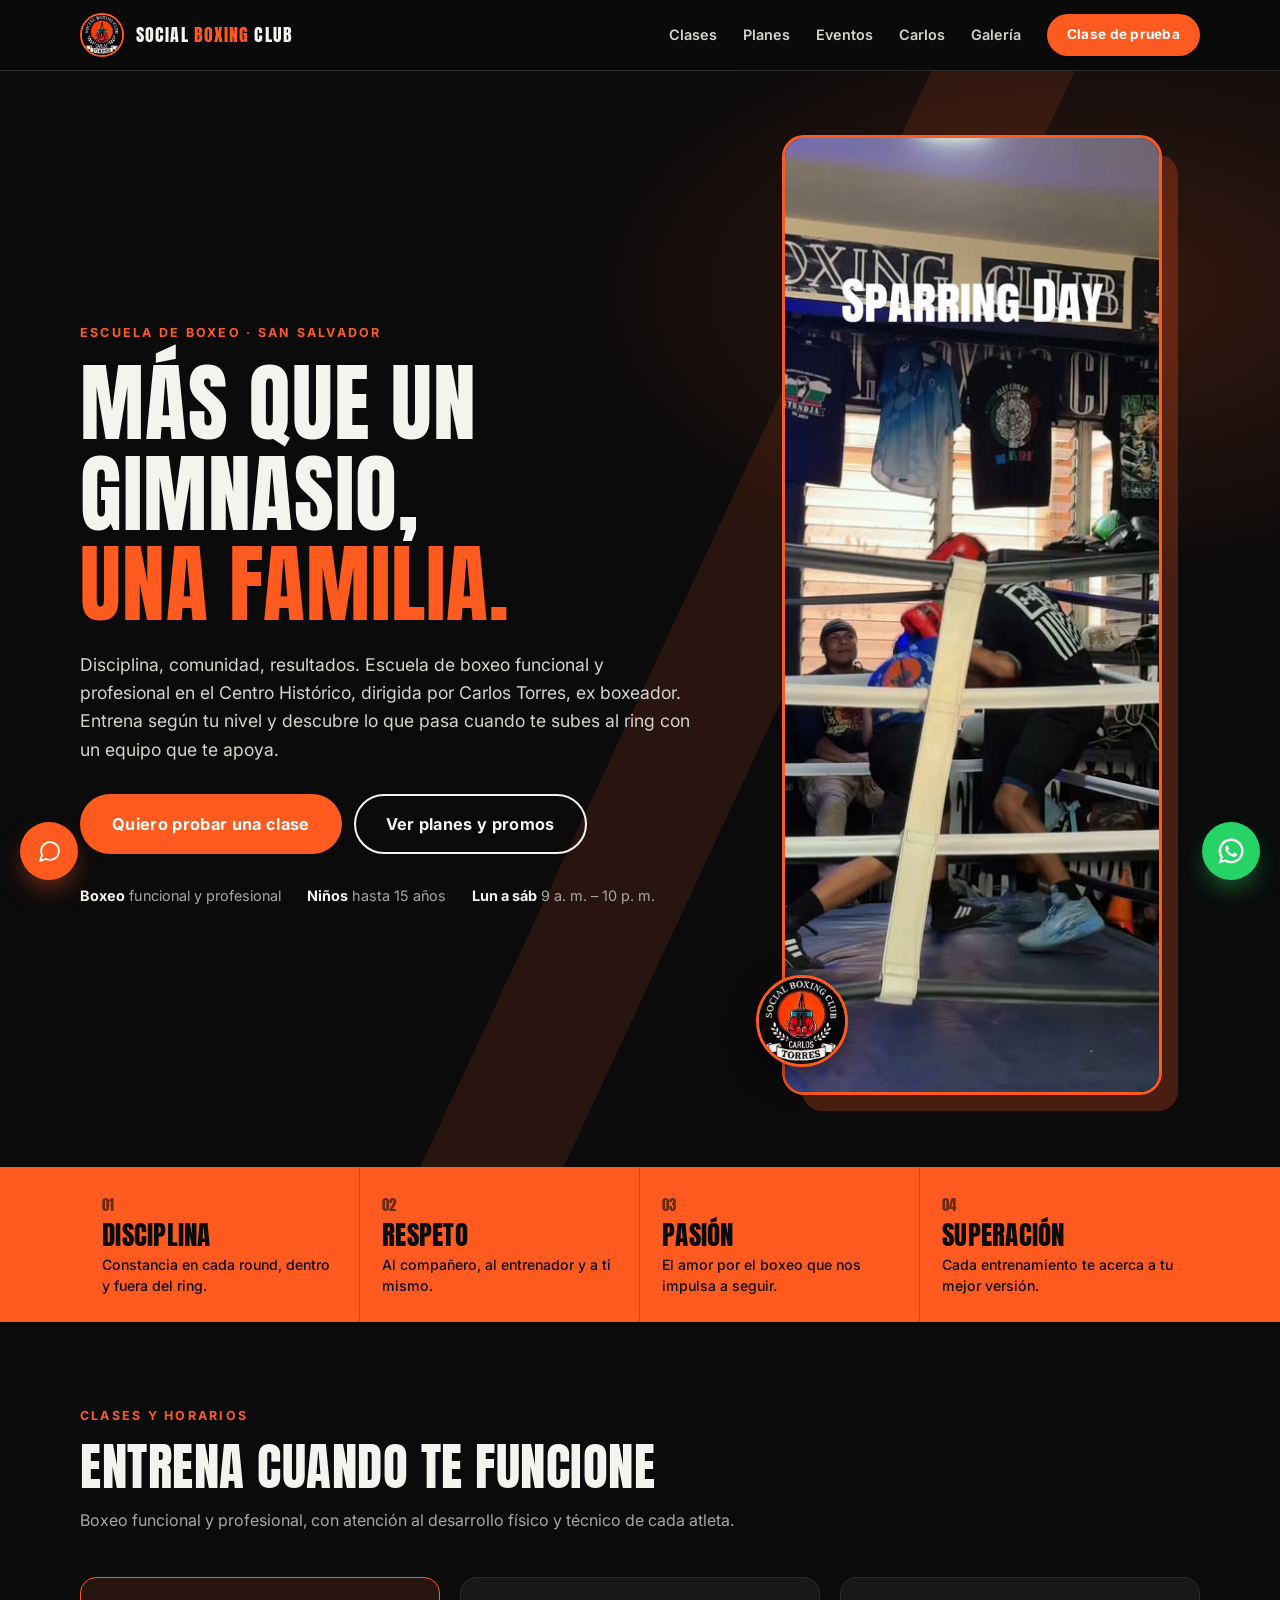
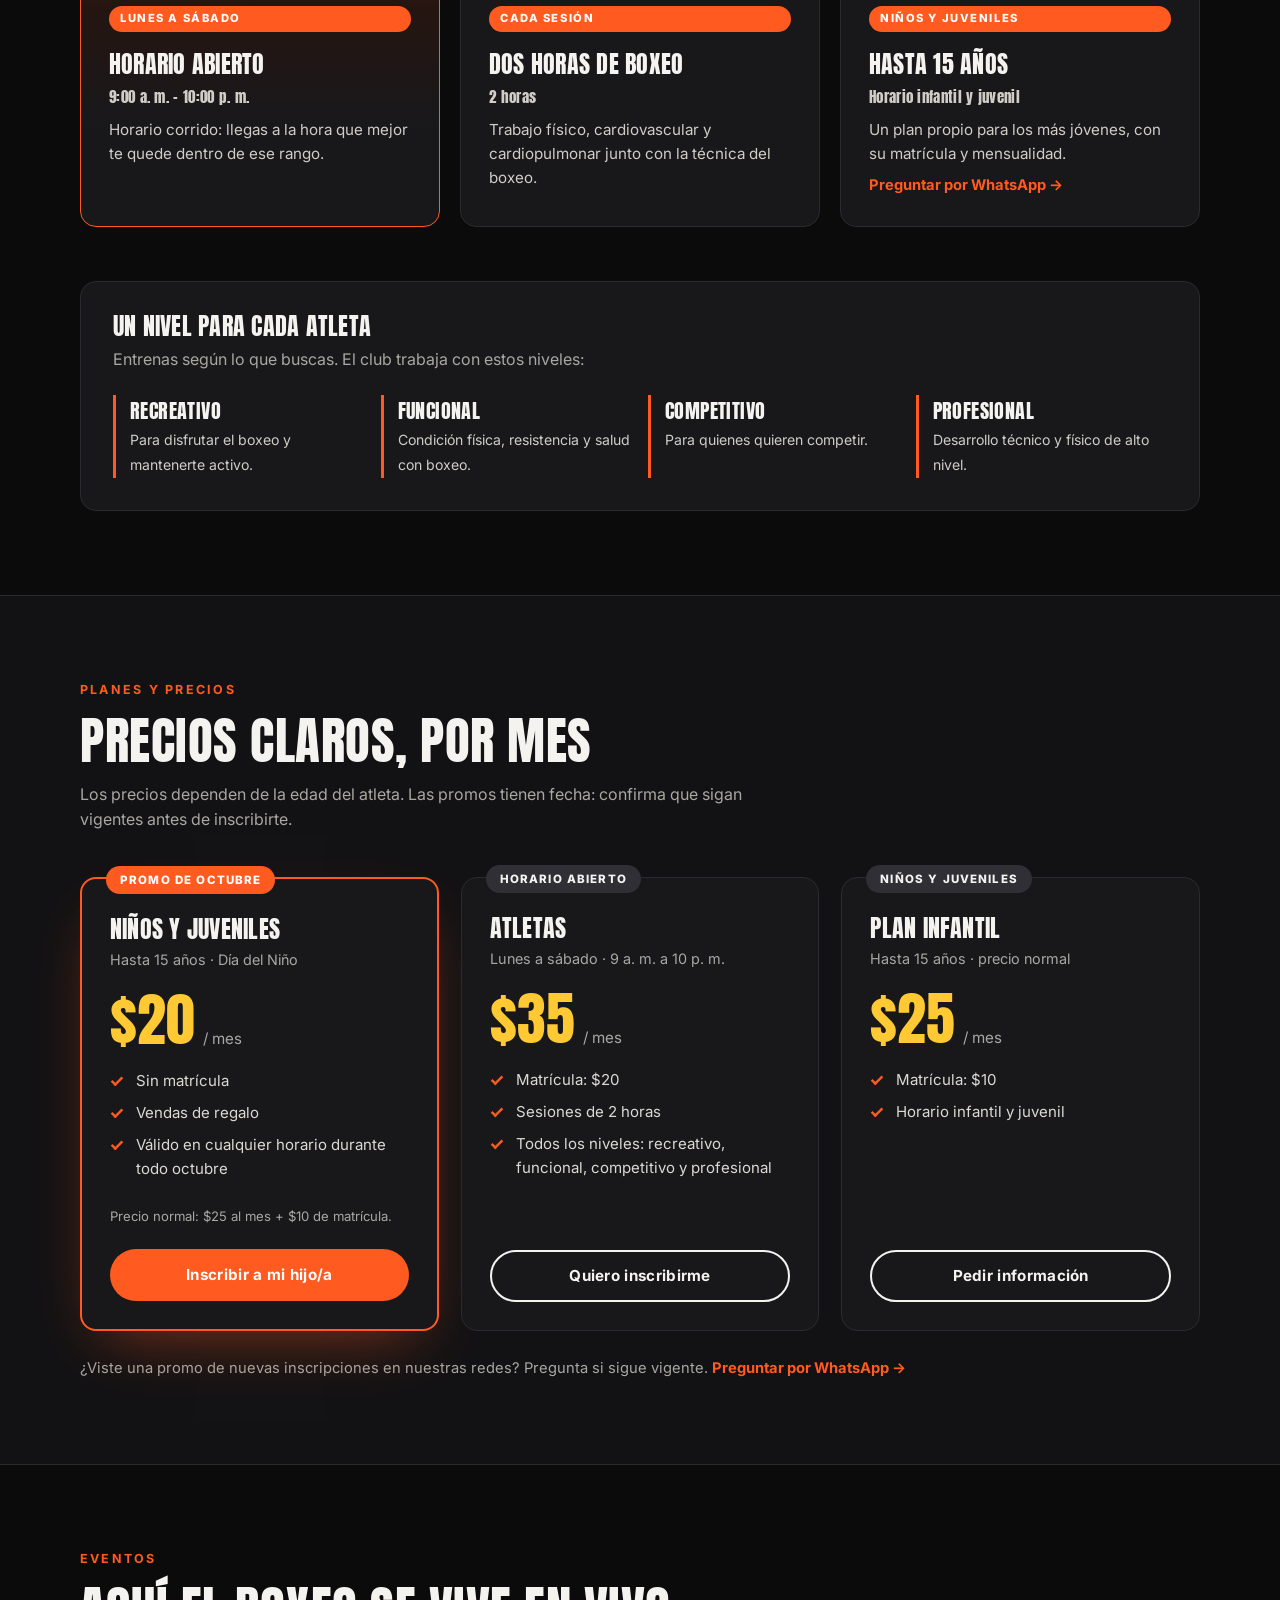
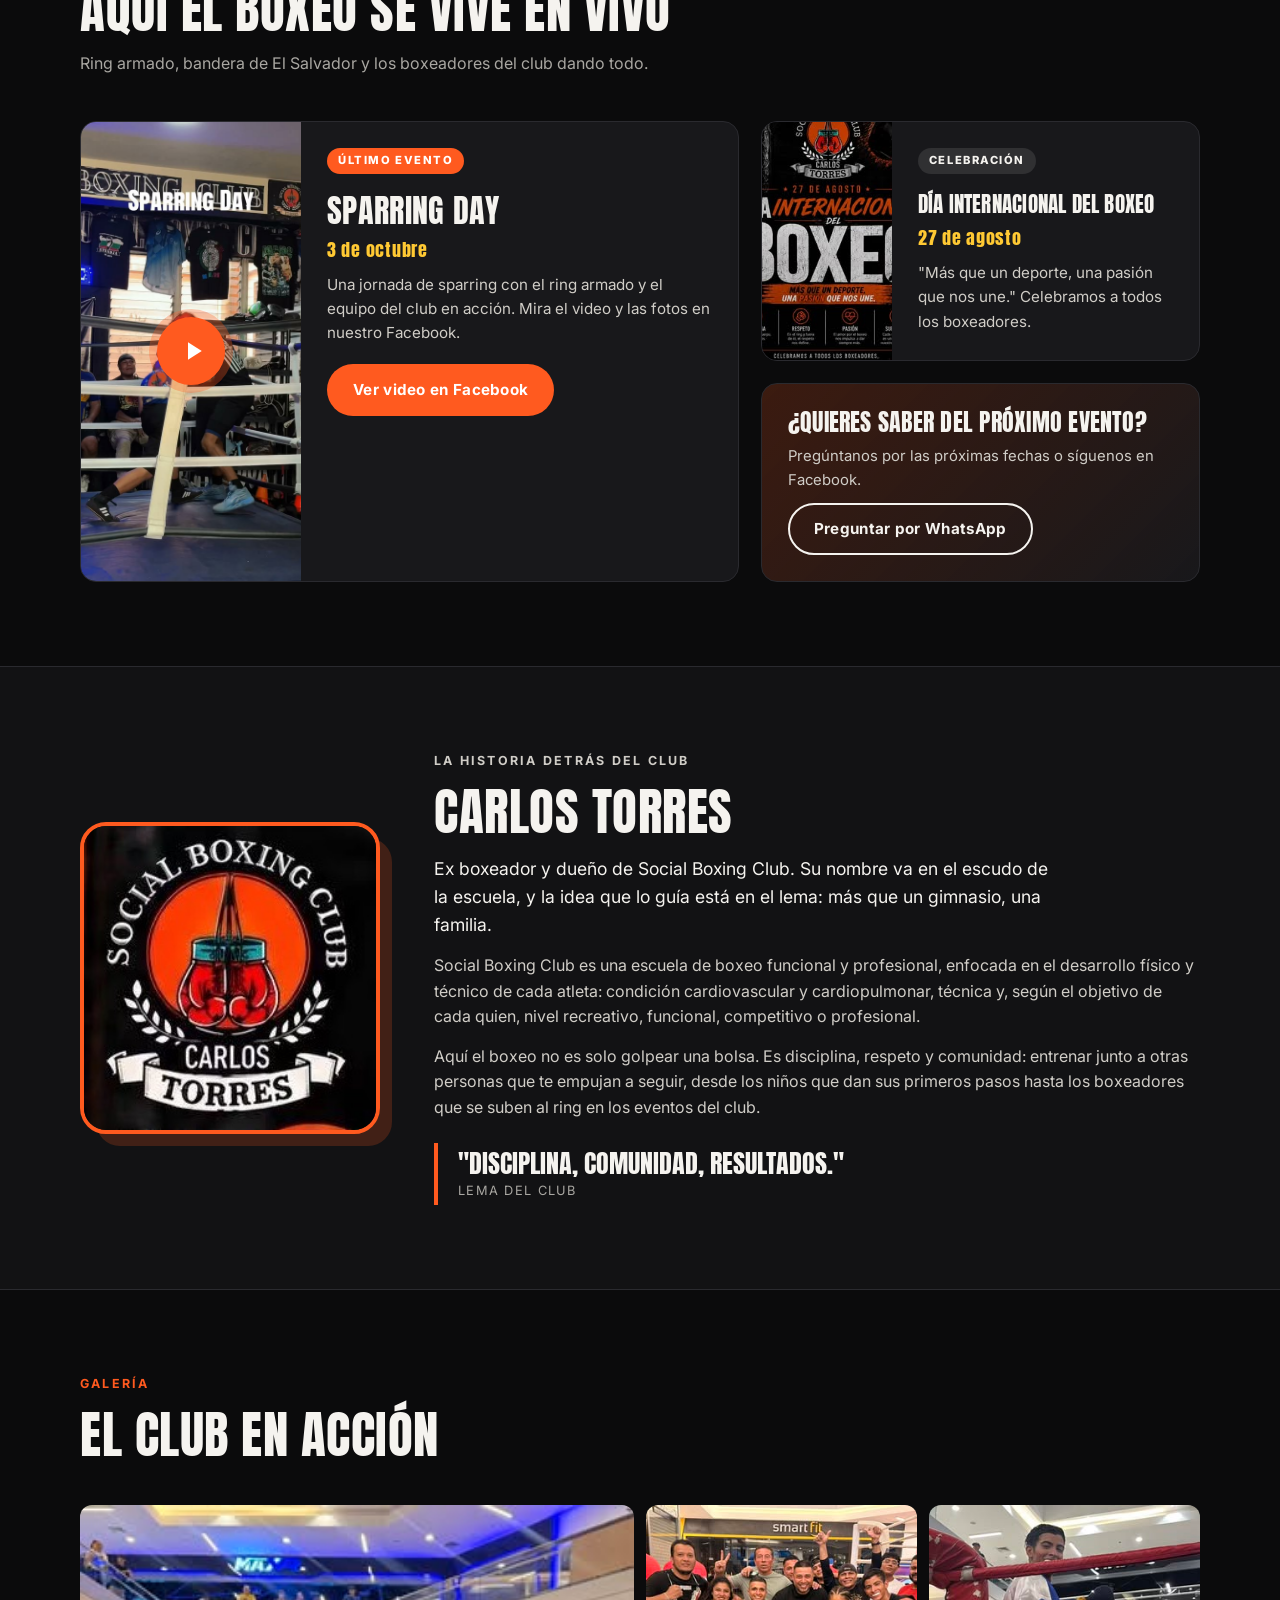
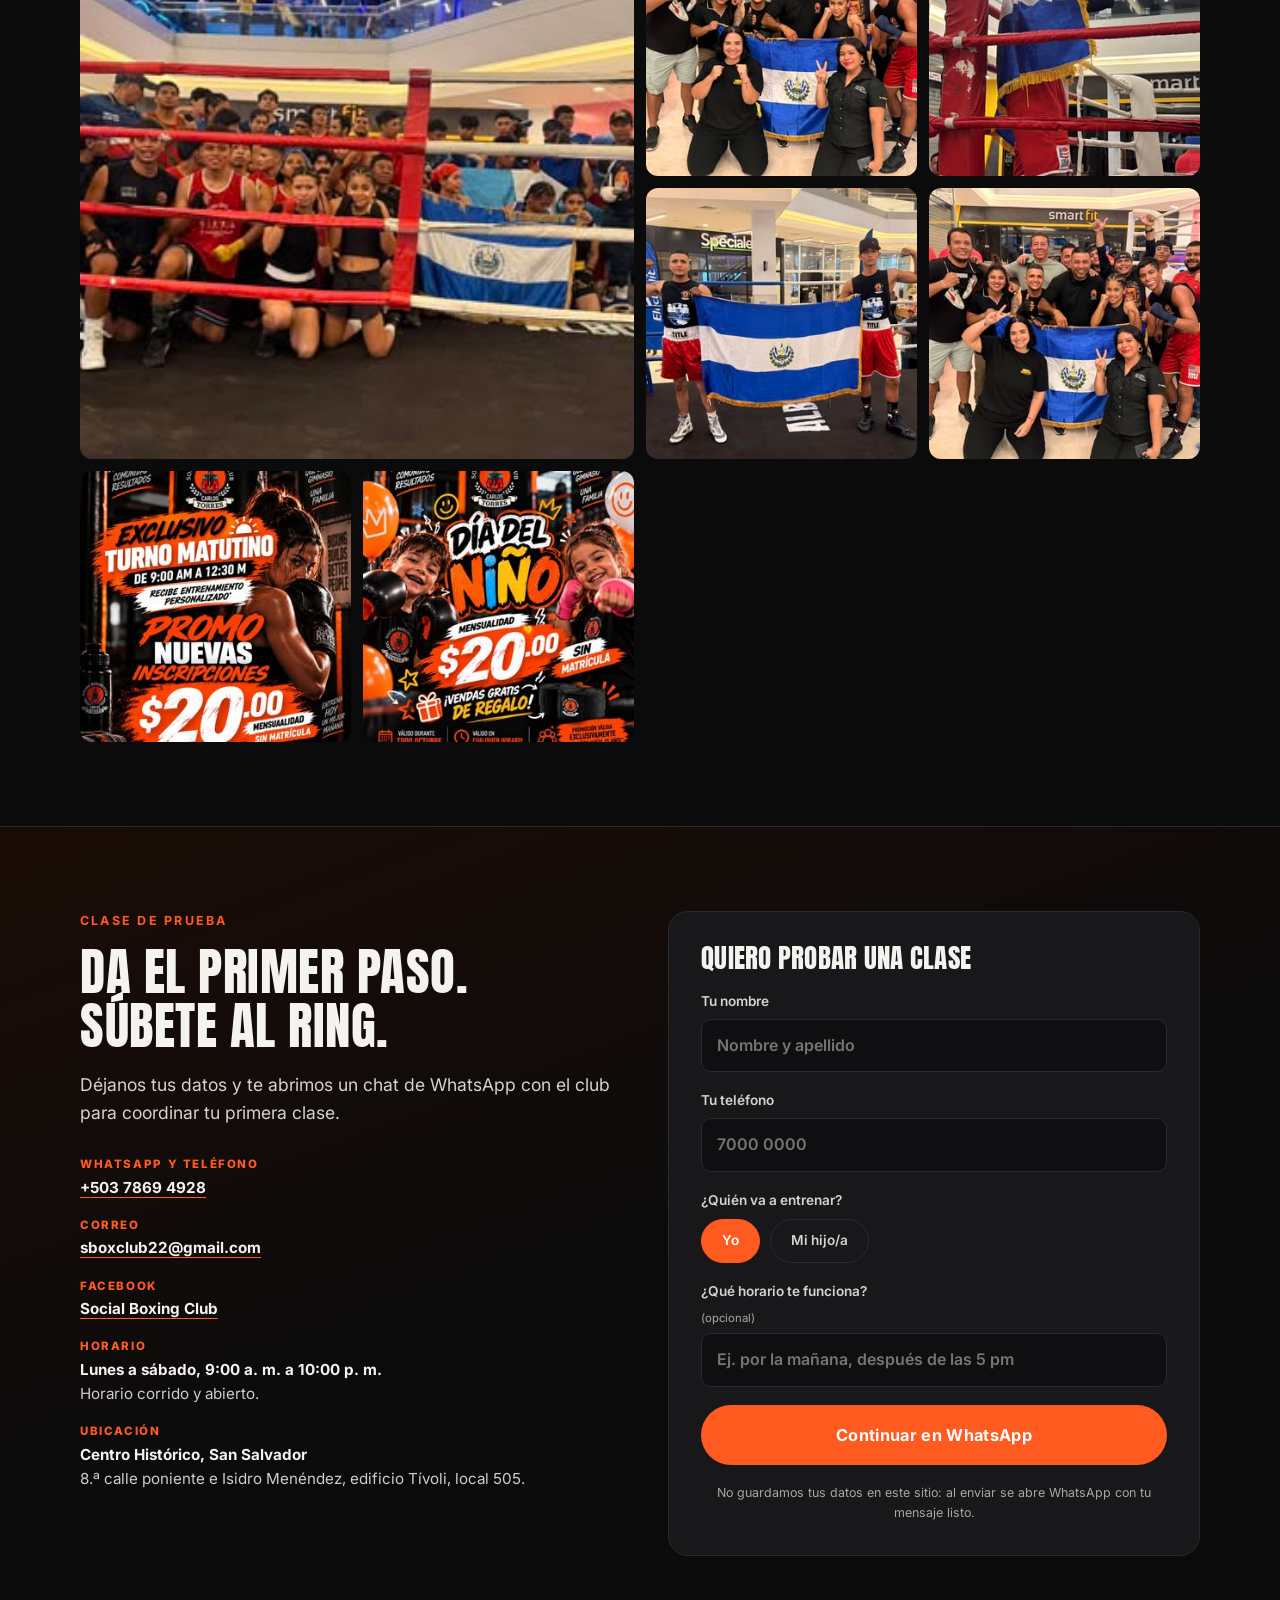
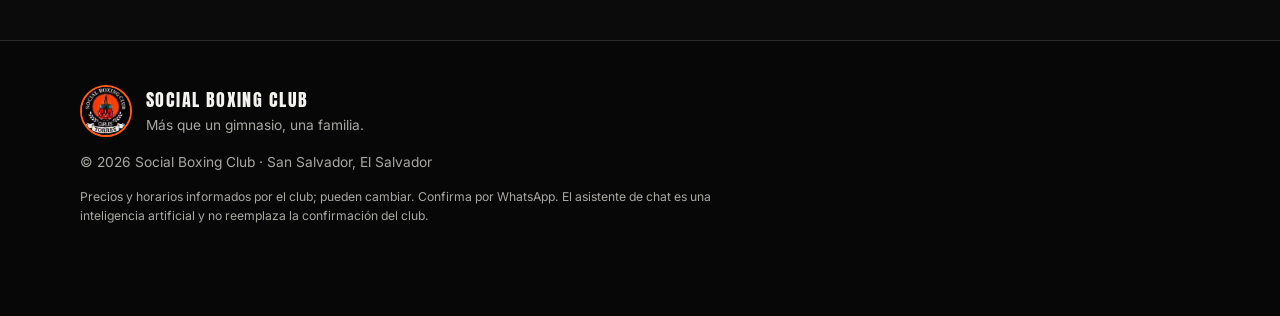
==== commit 3a3de53f: "Datos confirmados por Carlos: horario, precios, niveles y direccion Co-Authored-By: Claude Sonnet 5." ====
--- a/index.html
+++ b/index.html
@@ -4,7 +4,7 @@
   <meta charset="UTF-8">
   <meta name="viewport" content="width=device-width, initial-scale=1.0">
   <title>Social Boxing Club — Escuela de boxeo en San Salvador</title>
-  <meta name="description" content="Social Boxing Club, escuela de boxeo en San Salvador dirigida por Carlos Torres, ex boxeador. Disciplina, comunidad, resultados. Más que un gimnasio, una familia.">
+  <meta name="description" content="Social Boxing Club: escuela de boxeo funcional y profesional en el Centro Histórico de San Salvador, dirigida por Carlos Torres, ex boxeador. Lunes a sábado, 9 a. m. a 10 p. m.">
   <meta property="og:title" content="Social Boxing Club — Escuela de boxeo en San Salvador">
   <meta property="og:description" content="Disciplina, comunidad, resultados. Más que un gimnasio, una familia.">
   <meta property="og:image" content="img/fb/video-poster.jpg">
@@ -42,15 +42,15 @@
       <div class="hero__copy">
         <p class="eyebrow">Escuela de boxeo · San Salvador</p>
         <h1>MÁS QUE UN GIMNASIO, <span>UNA FAMILIA.</span></h1>
-        <p class="lead">Disciplina, comunidad, resultados. Entrena boxeo con la escuela de Carlos Torres, ex boxeador, y descubre lo que pasa cuando te subes al ring con un equipo que te apoya.</p>
+        <p class="lead">Disciplina, comunidad, resultados. Escuela de boxeo funcional y profesional en el Centro Histórico, dirigida por Carlos Torres, ex boxeador. Entrena según tu nivel y descubre lo que pasa cuando te subes al ring con un equipo que te apoya.</p>
         <div class="hero__cta">
           <a class="btn btn--primary btn--lg" href="#contacto">Quiero probar una clase</a>
           <a class="btn btn--ghost btn--lg" href="#planes">Ver planes y promos</a>
         </div>
         <ul class="hero__facts">
-          <li><b>Clases</b> presenciales</li>
+          <li><b>Boxeo</b> funcional y profesional</li>
           <li><b>Niños</b> hasta 15 años</li>
-          <li><b>Sin matrícula</b> en promos vigentes</li>
+          <li><b>Lun a sáb</b> 9 a. m. – 10 p. m.</li>
         </ul>
       </div>
       <div class="hero__media">
@@ -76,30 +76,39 @@
       <div class="section-head">
         <p class="eyebrow">Clases y horarios</p>
         <h2>Entrena cuando te funcione</h2>
-        <p class="section-sub">Esto es lo que el club tiene publicado hoy. Para el horario completo y los días de cada turno, escríbenos por WhatsApp y te confirmamos.</p>
+        <p class="section-sub">Boxeo funcional y profesional, con atención al desarrollo físico y técnico de cada atleta.</p>
       </div>
       <div class="sched">
         <article class="sched__card sched__card--hot">
-          <span class="tag">Turno matutino</span>
-          <h3>Mañanas</h3>
-          <p class="sched__time">9:00 a. m. – 12:30 p. m.</p>
-          <p>Con entrenamiento personalizado. Pensado para nuevas inscripciones.</p>
-          <p class="sched__note">Días exactos: confirmar por WhatsApp.</p>
+          <span class="tag">Lunes a sábado</span>
+          <h3>Horario abierto</h3>
+          <p class="sched__time">9:00 a. m. – 10:00 p. m.</p>
+          <p>Horario corrido: llegas a la hora que mejor te quede dentro de ese rango.</p>
         </article>
         <article class="sched__card">
-          <span class="tag">Niños y niñas</span>
-          <h3>Cualquier horario</h3>
-          <p class="sched__time">Hasta 15 años</p>
-          <p>La promo de octubre aplica en cualquier horario de clase.</p>
-          <p class="sched__note">Horarios de cada grupo: confirmar por WhatsApp.</p>
+          <span class="tag">Cada sesión</span>
+          <h3>Dos horas de boxeo</h3>
+          <p class="sched__time">2 horas</p>
+          <p>Trabajo físico, cardiovascular y cardiopulmonar junto con la técnica del boxeo.</p>
         </article>
         <article class="sched__card">
-          <span class="tag">Tarde y noche</span>
-          <h3>Por confirmar</h3>
-          <p class="sched__time">Horario por publicar</p>
-          <p>Pregúntanos qué clases hay después del trabajo o la escuela.</p>
-          <a class="link" data-wa="Hola, quiero saber los horarios de clases de tarde y noche.">Preguntar por WhatsApp →</a>
-        </article>
+          <span class="tag">Niños y juveniles</span>
+          <h3>Hasta 15 años</h3>
+          <p class="sched__time">Horario infantil y juvenil</p>
+          <p>Un plan propio para los más jóvenes, con su matrícula y mensualidad.</p>
+          <a class="link" data-wa="Hola, quiero saber en qué horarios entrenan los niños y juveniles.">Preguntar por WhatsApp →</a>
+        </article>
+      </div>
+
+      <div class="levels">
+        <h3>Un nivel para cada atleta</h3>
+        <p>Entrenas según lo que buscas. El club trabaja con estos niveles:</p>
+        <ul class="levels__list">
+          <li><b>Recreativo</b><span>Para disfrutar el boxeo y mantenerte activo.</span></li>
+          <li><b>Funcional</b><span>Condición física, resistencia y salud con boxeo.</span></li>
+          <li><b>Competitivo</b><span>Para quienes quieren competir.</span></li>
+          <li><b>Profesional</b><span>Desarrollo técnico y físico de alto nivel.</span></li>
+        </ul>
       </div>
     </div>
   </section>
@@ -109,48 +118,49 @@
     <div class="container">
       <div class="section-head">
         <p class="eyebrow">Planes y precios</p>
-        <h2>Promos que el club ha publicado</h2>
-        <p class="section-sub">Precios tomados de las promociones del club en sus redes. Confirma cuál está vigente antes de inscribirte.</p>
+        <h2>Precios claros, por mes</h2>
+        <p class="section-sub">Los precios dependen de la edad del atleta. Las promos tienen fecha: confirma que sigan vigentes antes de inscribirte.</p>
       </div>
       <div class="plans">
         <article class="plan plan--hot">
           <span class="plan__ribbon">Promo de octubre</span>
-          <h3>Niños y niñas</h3>
-          <p class="plan__who">Día del Niño · hasta 15 años</p>
+          <h3>Niños y juveniles</h3>
+          <p class="plan__who">Hasta 15 años · Día del Niño</p>
           <p class="plan__price"><b>$20</b><span>/ mes</span></p>
           <ul>
             <li>Sin matrícula</li>
             <li>Vendas de regalo</li>
-            <li>Válido en cualquier horario</li>
-            <li>Durante todo octubre</li>
+            <li>Válido en cualquier horario durante todo octubre</li>
           </ul>
+          <p class="plan__note">Precio normal: $25 al mes + $10 de matrícula.</p>
           <a class="btn btn--primary" data-wa="Hola, quiero inscribir a mi hijo/a en la promo del Día del Niño ($20 al mes).">Inscribir a mi hijo/a</a>
         </article>
         <article class="plan">
-          <span class="plan__ribbon plan__ribbon--soft">Nuevas inscripciones</span>
-          <h3>Turno matutino</h3>
-          <p class="plan__who">Mañanas · 9:00 a. m. – 12:30 p. m.</p>
-          <p class="plan__price"><b><i>desde</i> $20</b><span>/ mes</span></p>
+          <span class="plan__ribbon plan__ribbon--soft">Horario abierto</span>
+          <h3>Atletas</h3>
+          <p class="plan__who">Lunes a sábado · 9 a. m. a 10 p. m.</p>
+          <p class="plan__price"><b>$35</b><span>/ mes</span></p>
           <ul>
-            <li>Sin matrícula</li>
-            <li>Entrenamiento personalizado</li>
-            <li>Promos publicadas de $20 y $25</li>
+            <li>Matrícula: $20</li>
+            <li>Sesiones de 2 horas</li>
+            <li>Todos los niveles: recreativo, funcional, competitivo y profesional</li>
           </ul>
-          <p class="plan__note">El club ha publicado más de una promo para este turno. Pregunta cuál está vigente.</p>
-          <a class="btn btn--ghost" data-wa="Hola, quiero información de la promo del turno matutino. ¿Cuál es el precio vigente?">Confirmar precio</a>
+          <a class="btn btn--ghost" data-wa="Hola, quiero inscribirme en el horario abierto ($35 al mes).">Quiero inscribirme</a>
         </article>
         <article class="plan">
-          <span class="plan__ribbon plan__ribbon--soft">Otros horarios</span>
-          <h3>Tarde y noche</h3>
-          <p class="plan__who">Adultos y jóvenes</p>
-          <p class="plan__price plan__price--ask"><b>Consultar</b></p>
+          <span class="plan__ribbon plan__ribbon--soft">Niños y juveniles</span>
+          <h3>Plan infantil</h3>
+          <p class="plan__who">Hasta 15 años · precio normal</p>
+          <p class="plan__price"><b>$25</b><span>/ mes</span></p>
           <ul>
-            <li>Precio por confirmar</li>
-            <li>Pregunta por promos de inscripción</li>
+            <li>Matrícula: $10</li>
+            <li>Horario infantil y juvenil</li>
           </ul>
-          <a class="btn btn--ghost" data-wa="Hola, quiero saber precios y horarios para adultos en la tarde/noche.">Pedir precio</a>
-        </article>
-      </div>
+          <a class="btn btn--ghost" data-wa="Hola, quiero información del plan infantil/juvenil ($25 al mes).">Pedir información</a>
+        </article>
+      </div>
+      <p class="plans__foot">¿Viste una promo de nuevas inscripciones en nuestras redes? Pregunta si sigue vigente.
+        <a class="link" data-wa="Hola, vi una promo de nuevas inscripciones. ¿Sigue vigente?">Preguntar por WhatsApp →</a></p>
     </div>
   </section>
 
@@ -204,6 +214,7 @@
         <p class="eyebrow">La historia detrás del club</p>
         <h2>Carlos Torres</h2>
         <p class="lead">Ex boxeador y dueño de Social Boxing Club. Su nombre va en el escudo de la escuela, y la idea que lo guía está en el lema: más que un gimnasio, una familia.</p>
+        <p>Social Boxing Club es una escuela de boxeo funcional y profesional, enfocada en el desarrollo físico y técnico de cada atleta: condición cardiovascular y cardiopulmonar, técnica y, según el objetivo de cada quien, nivel recreativo, funcional, competitivo o profesional.</p>
         <p>Aquí el boxeo no es solo golpear una bolsa. Es disciplina, respeto y comunidad: entrenar junto a otras personas que te empujan a seguir, desde los niños que dan sus primeros pasos hasta los boxeadores que se suben al ring en los eventos del club.</p>
         <!-- PENDIENTE (pedirle a Carlos): su trayectoria en el ring, años de experiencia y por qué fundó el club. -->
         <blockquote>"Disciplina, comunidad, resultados."<cite>Lema del club</cite></blockquote>
@@ -241,7 +252,8 @@
           <li><span>WhatsApp y teléfono</span><a data-wa="Hola, quiero información del club.">+503 7869 4928</a></li>
           <li><span>Correo</span><a href="mailto:sboxclub22@gmail.com">sboxclub22@gmail.com</a></li>
           <li><span>Facebook</span><a href="https://www.facebook.com/SocialBoxinClub/" target="_blank" rel="noopener">Social Boxing Club</a></li>
-          <li><span>Ubicación</span><b>Centro Histórico, San Salvador</b>8.ª calle poniente, Av. Isidro Menéndez, edificio Tívoli, local 505. <em>Confirma la ubicación por WhatsApp antes de visitarnos.</em></li>
+          <li><span>Horario</span><b>Lunes a sábado, 9:00 a. m. a 10:00 p. m.</b>Horario corrido y abierto.</li>
+          <li><span>Ubicación</span><b>Centro Histórico, San Salvador</b>8.ª calle poniente e Isidro Menéndez, edificio Tívoli, local 505.</li>
         </ul>
       </div>
       <form class="form" id="trialForm" novalidate>
@@ -275,7 +287,7 @@
       <div><b>SOCIAL BOXING CLUB</b><span>Más que un gimnasio, una familia.</span></div>
     </div>
     <p>© <span id="year"></span> Social Boxing Club · San Salvador, El Salvador</p>
-    <p class="footer__legal">Los precios y horarios son los publicados por el club en sus promociones y pueden cambiar. Confirma por WhatsApp. El asistente de chat es una inteligencia artificial y no reemplaza la confirmación del club.</p>
+    <p class="footer__legal">Precios y horarios informados por el club; pueden cambiar. Confirma por WhatsApp. El asistente de chat es una inteligencia artificial y no reemplaza la confirmación del club.</p>
   </div>
 </footer>
 
--- a/css/style.css
+++ b/css/style.css
@@ -277,3 +277,23 @@
   .brand span { font-size: .85rem; }
   .btn--lg { padding: 13px 20px; }
 }
+
+@media (max-width: 400px) {
+  .values__grid { grid-template-columns: 1fr; }
+  .values__grid > div { border-right: 0; border-bottom: 1px solid rgba(0,0,0,.2); min-width: 0; }
+  .values__grid > div:last-child { border-bottom: 0; }
+  .event--side { grid-template-columns: 80px minmax(0, 1fr); }
+  .event__body { min-width: 0; padding: 20px; }
+  .event__body h3, .values h3 { overflow-wrap: anywhere; }
+}
+
+/* Niveles y pie de planes */
+.levels { margin-top: 54px; padding: 32px; background: var(--card); border: 1px solid var(--line); border-radius: var(--radius); }
+.levels > p { color: var(--ink-soft); margin: 8px 0 22px; }
+.levels__list { display: grid; grid-template-columns: repeat(4, 1fr); gap: 16px; }
+.levels__list li { border-left: 3px solid var(--orange); padding-left: 14px; }
+.levels__list b { display: block; font-family: var(--display); font-weight: 400; text-transform: uppercase; font-size: 1.25rem; letter-spacing: .02em; }
+.levels__list span { font-size: .88rem; color: #d0cdc7; }
+.plans__foot { margin-top: 26px; color: var(--ink-soft); font-size: .92rem; }
+@media (max-width: 960px) { .levels__list { grid-template-columns: repeat(2, 1fr); } }
+@media (max-width: 480px) { .levels { padding: 24px 18px; } .levels__list { grid-template-columns: 1fr; } }
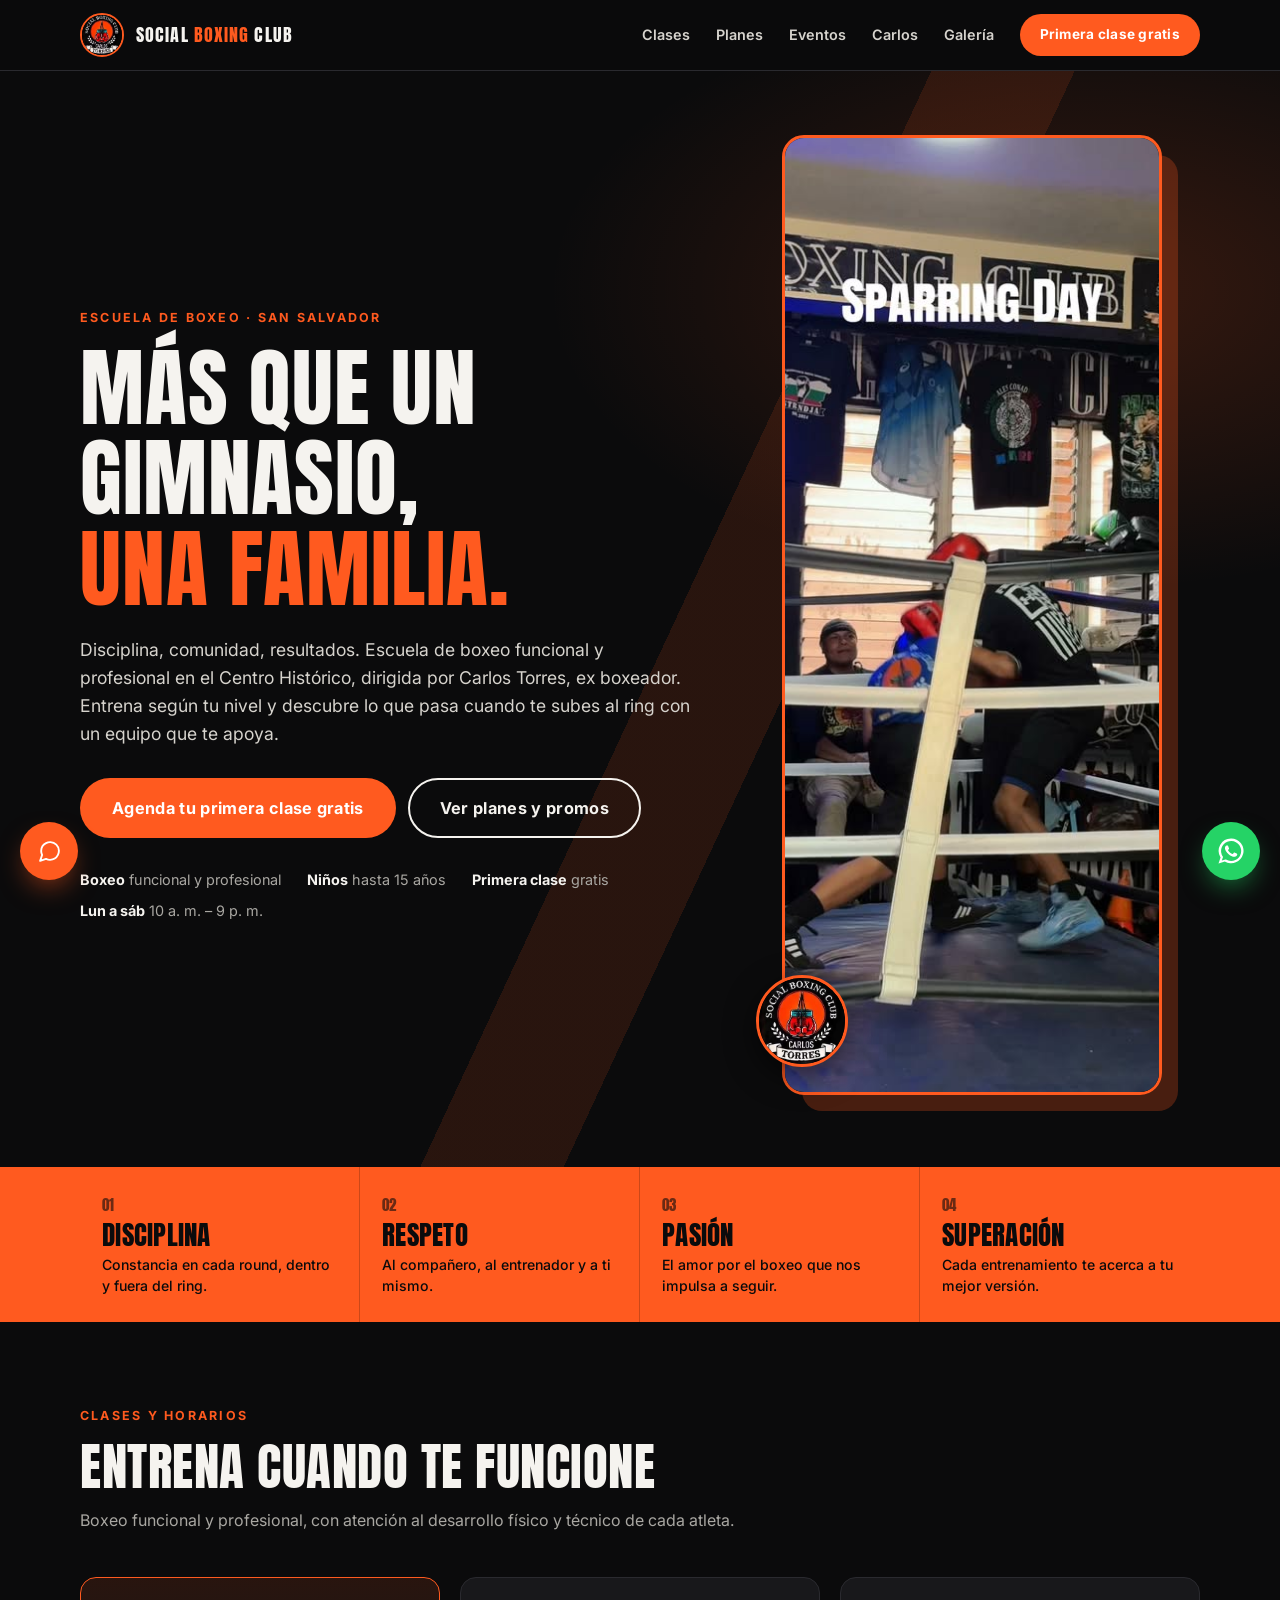
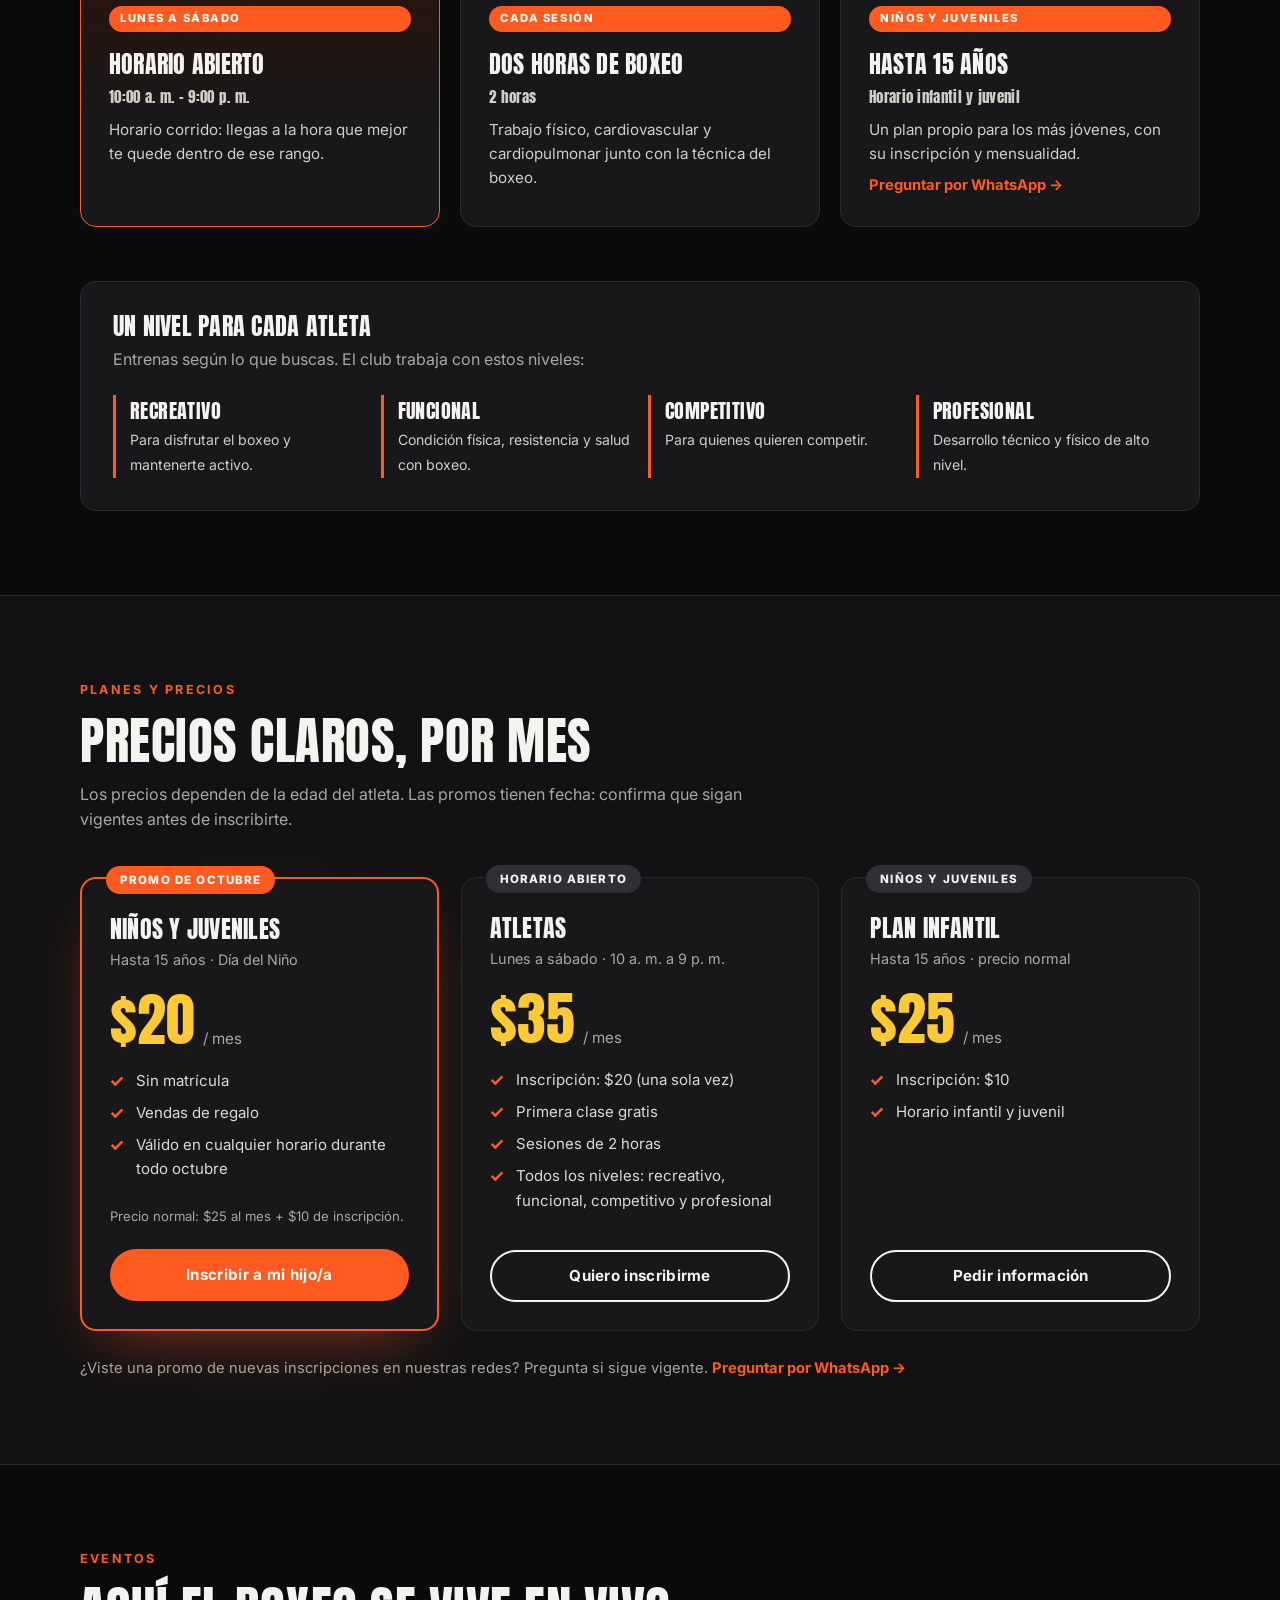
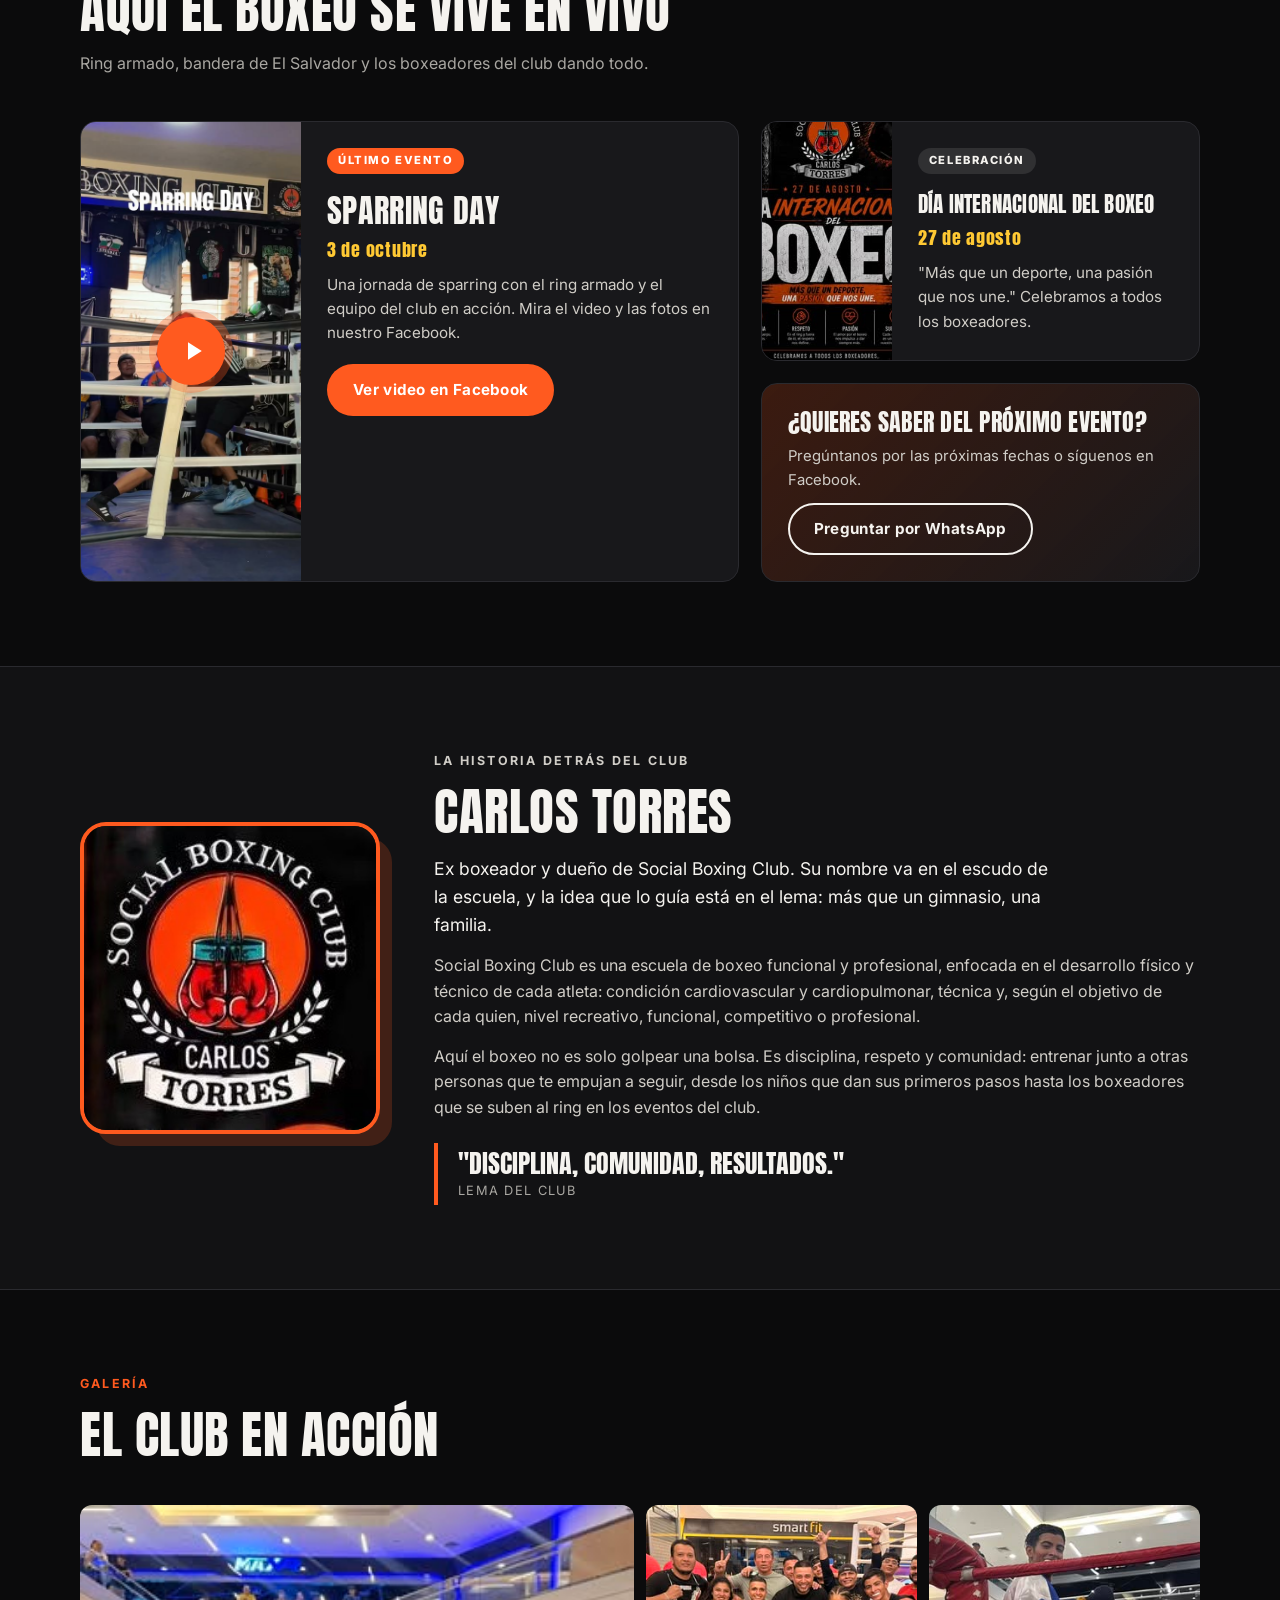
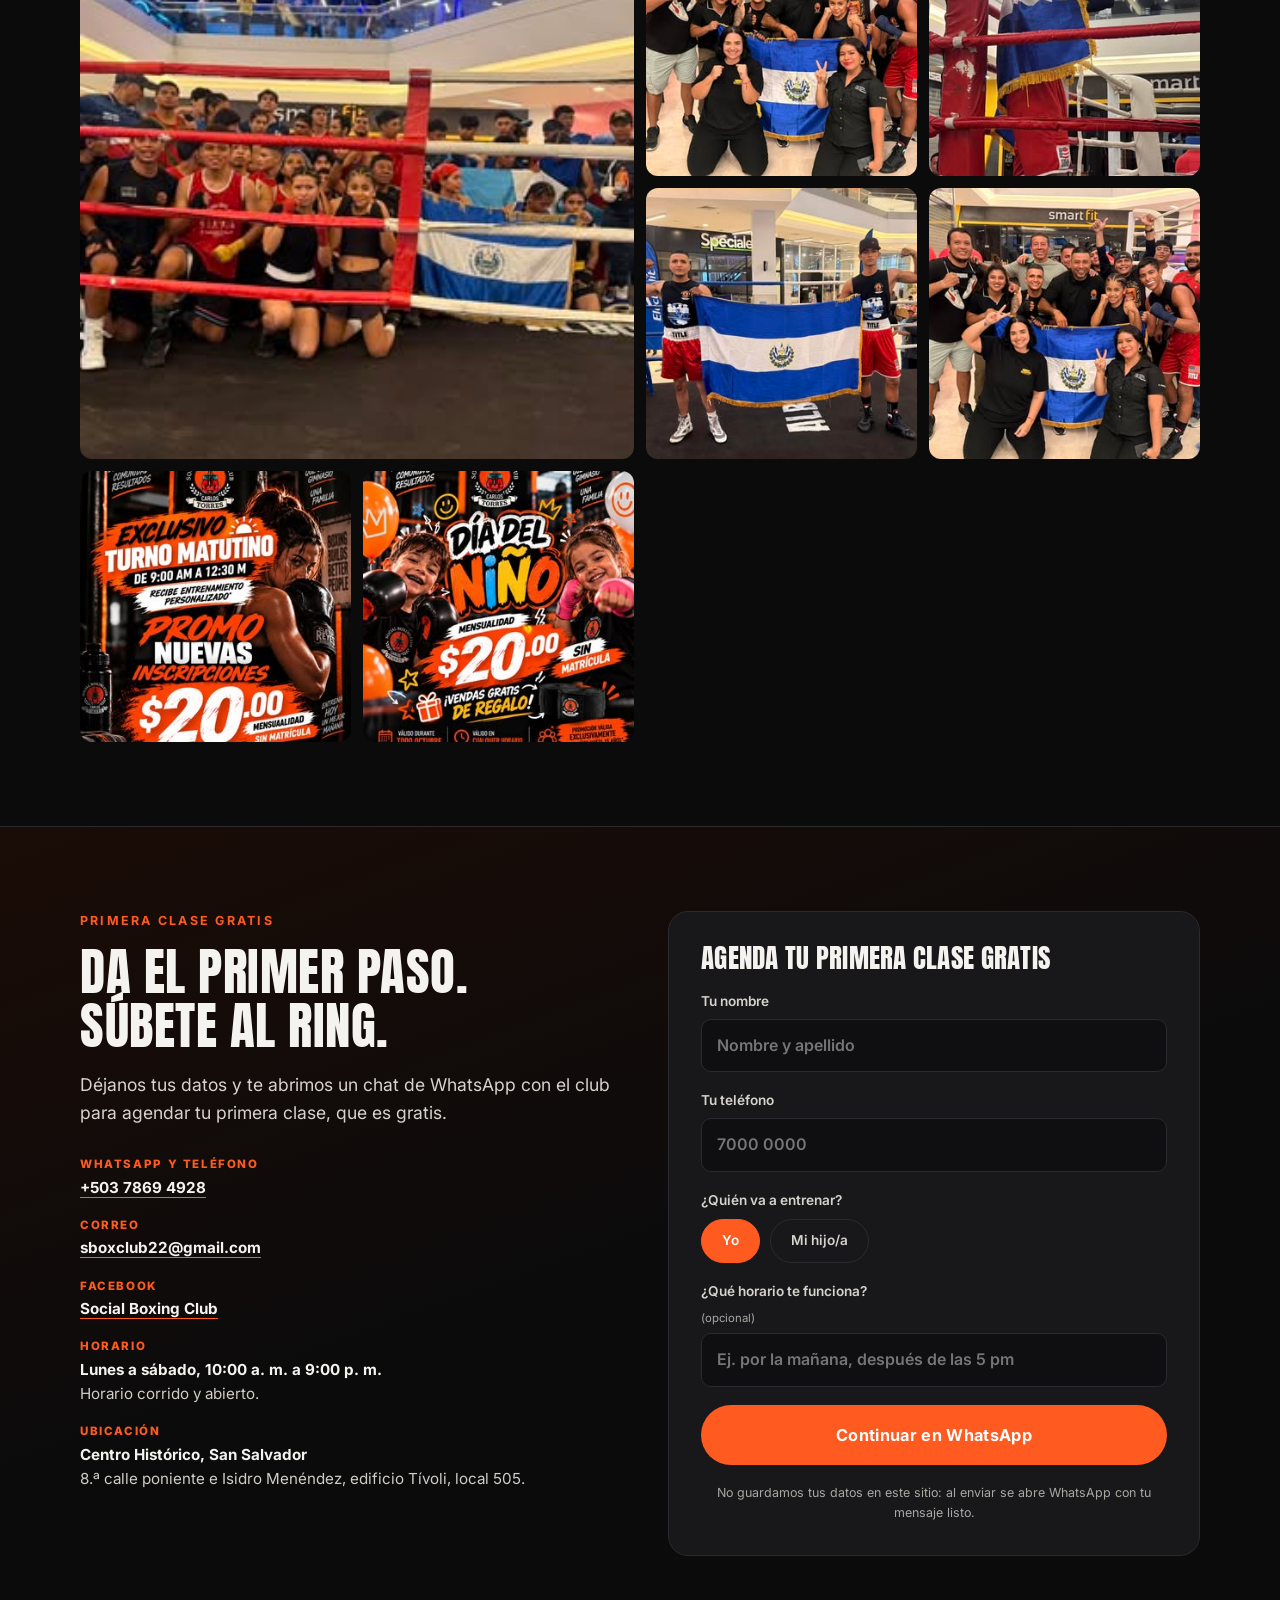
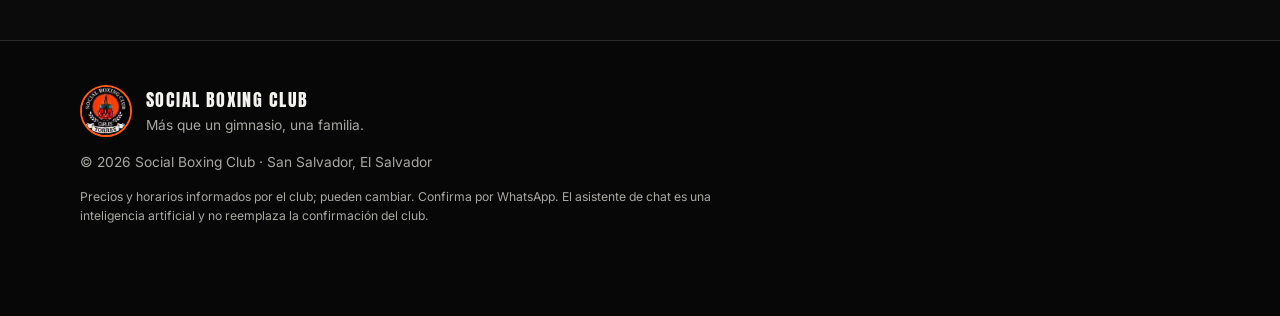
==== commit 7b7d9ece: "Primera clase gratis, inscripcion de 20 y horario 10 a 9 Co-Authored-By: Claude Sonnet 5.5 <noreply@" ====
--- a/index.html
+++ b/index.html
@@ -4,7 +4,7 @@
   <meta charset="UTF-8">
   <meta name="viewport" content="width=device-width, initial-scale=1.0">
   <title>Social Boxing Club — Escuela de boxeo en San Salvador</title>
-  <meta name="description" content="Social Boxing Club: escuela de boxeo funcional y profesional en el Centro Histórico de San Salvador, dirigida por Carlos Torres, ex boxeador. Lunes a sábado, 9 a. m. a 10 p. m.">
+  <meta name="description" content="Social Boxing Club: escuela de boxeo funcional y profesional en el Centro Histórico de San Salvador, dirigida por Carlos Torres, ex boxeador. Lunes a sábado, 10 a. m. a 9 p. m.">
   <meta property="og:title" content="Social Boxing Club — Escuela de boxeo en San Salvador">
   <meta property="og:description" content="Disciplina, comunidad, resultados. Más que un gimnasio, una familia.">
   <meta property="og:image" content="img/fb/video-poster.jpg">
@@ -28,7 +28,7 @@
       <a href="#eventos">Eventos</a>
       <a href="#carlos">Carlos</a>
       <a href="#galeria">Galería</a>
-      <a href="#contacto" class="btn btn--primary btn--sm">Clase de prueba</a>
+      <a href="#contacto" class="btn btn--primary btn--sm">Primera clase gratis</a>
     </nav>
     <button class="menu-btn" id="menuBtn" aria-label="Abrir menú" aria-expanded="false" aria-controls="nav"><span></span><span></span><span></span></button>
   </div>
@@ -44,13 +44,14 @@
         <h1>MÁS QUE UN GIMNASIO, <span>UNA FAMILIA.</span></h1>
         <p class="lead">Disciplina, comunidad, resultados. Escuela de boxeo funcional y profesional en el Centro Histórico, dirigida por Carlos Torres, ex boxeador. Entrena según tu nivel y descubre lo que pasa cuando te subes al ring con un equipo que te apoya.</p>
         <div class="hero__cta">
-          <a class="btn btn--primary btn--lg" href="#contacto">Quiero probar una clase</a>
+          <a class="btn btn--primary btn--lg" href="#contacto">Agenda tu primera clase gratis</a>
           <a class="btn btn--ghost btn--lg" href="#planes">Ver planes y promos</a>
         </div>
         <ul class="hero__facts">
           <li><b>Boxeo</b> funcional y profesional</li>
           <li><b>Niños</b> hasta 15 años</li>
-          <li><b>Lun a sáb</b> 9 a. m. – 10 p. m.</li>
+          <li><b>Primera clase</b> gratis</li>
+          <li><b>Lun a sáb</b> 10 a. m. – 9 p. m.</li>
         </ul>
       </div>
       <div class="hero__media">
@@ -82,7 +83,7 @@
         <article class="sched__card sched__card--hot">
           <span class="tag">Lunes a sábado</span>
           <h3>Horario abierto</h3>
-          <p class="sched__time">9:00 a. m. – 10:00 p. m.</p>
+          <p class="sched__time">10:00 a. m. – 9:00 p. m.</p>
           <p>Horario corrido: llegas a la hora que mejor te quede dentro de ese rango.</p>
         </article>
         <article class="sched__card">
@@ -95,7 +96,7 @@
           <span class="tag">Niños y juveniles</span>
           <h3>Hasta 15 años</h3>
           <p class="sched__time">Horario infantil y juvenil</p>
-          <p>Un plan propio para los más jóvenes, con su matrícula y mensualidad.</p>
+          <p>Un plan propio para los más jóvenes, con su inscripción y mensualidad.</p>
           <a class="link" data-wa="Hola, quiero saber en qué horarios entrenan los niños y juveniles.">Preguntar por WhatsApp →</a>
         </article>
       </div>
@@ -132,16 +133,17 @@
             <li>Vendas de regalo</li>
             <li>Válido en cualquier horario durante todo octubre</li>
           </ul>
-          <p class="plan__note">Precio normal: $25 al mes + $10 de matrícula.</p>
+          <p class="plan__note">Precio normal: $25 al mes + $10 de inscripción.</p>
           <a class="btn btn--primary" data-wa="Hola, quiero inscribir a mi hijo/a en la promo del Día del Niño ($20 al mes).">Inscribir a mi hijo/a</a>
         </article>
         <article class="plan">
           <span class="plan__ribbon plan__ribbon--soft">Horario abierto</span>
           <h3>Atletas</h3>
-          <p class="plan__who">Lunes a sábado · 9 a. m. a 10 p. m.</p>
+          <p class="plan__who">Lunes a sábado · 10 a. m. a 9 p. m.</p>
           <p class="plan__price"><b>$35</b><span>/ mes</span></p>
           <ul>
-            <li>Matrícula: $20</li>
+            <li>Inscripción: $20 (una sola vez)</li>
+            <li>Primera clase gratis</li>
             <li>Sesiones de 2 horas</li>
             <li>Todos los niveles: recreativo, funcional, competitivo y profesional</li>
           </ul>
@@ -153,7 +155,7 @@
           <p class="plan__who">Hasta 15 años · precio normal</p>
           <p class="plan__price"><b>$25</b><span>/ mes</span></p>
           <ul>
-            <li>Matrícula: $10</li>
+            <li>Inscripción: $10</li>
             <li>Horario infantil y juvenil</li>
           </ul>
           <a class="btn btn--ghost" data-wa="Hola, quiero información del plan infantil/juvenil ($25 al mes).">Pedir información</a>
@@ -241,23 +243,23 @@
     </div>
   </section>
 
-  <!-- CONTACTO / CLASE DE PRUEBA -->
+  <!-- CONTACTO / PRIMERA CLASE GRATIS -->
   <section class="section section--cta" id="contacto">
     <div class="container contact">
       <div class="contact__copy">
-        <p class="eyebrow">Clase de prueba</p>
+        <p class="eyebrow">Primera clase gratis</p>
         <h2>DA EL PRIMER PASO. SÚBETE AL RING.</h2>
-        <p class="lead">Déjanos tus datos y te abrimos un chat de WhatsApp con el club para coordinar tu primera clase.</p>
+        <p class="lead">Déjanos tus datos y te abrimos un chat de WhatsApp con el club para agendar tu primera clase, que es gratis.</p>
         <ul class="contact__list">
           <li><span>WhatsApp y teléfono</span><a data-wa="Hola, quiero información del club.">+503 7869 4928</a></li>
           <li><span>Correo</span><a href="mailto:sboxclub22@gmail.com">sboxclub22@gmail.com</a></li>
           <li><span>Facebook</span><a href="https://www.facebook.com/SocialBoxinClub/" target="_blank" rel="noopener">Social Boxing Club</a></li>
-          <li><span>Horario</span><b>Lunes a sábado, 9:00 a. m. a 10:00 p. m.</b>Horario corrido y abierto.</li>
+          <li><span>Horario</span><b>Lunes a sábado, 10:00 a. m. a 9:00 p. m.</b>Horario corrido y abierto.</li>
           <li><span>Ubicación</span><b>Centro Histórico, San Salvador</b>8.ª calle poniente e Isidro Menéndez, edificio Tívoli, local 505.</li>
         </ul>
       </div>
       <form class="form" id="trialForm" novalidate>
-        <h3>Quiero probar una clase</h3>
+        <h3>Agenda tu primera clase gratis</h3>
         <label>Tu nombre
           <input type="text" name="nombre" autocomplete="name" maxlength="60" required placeholder="Nombre y apellido">
         </label>
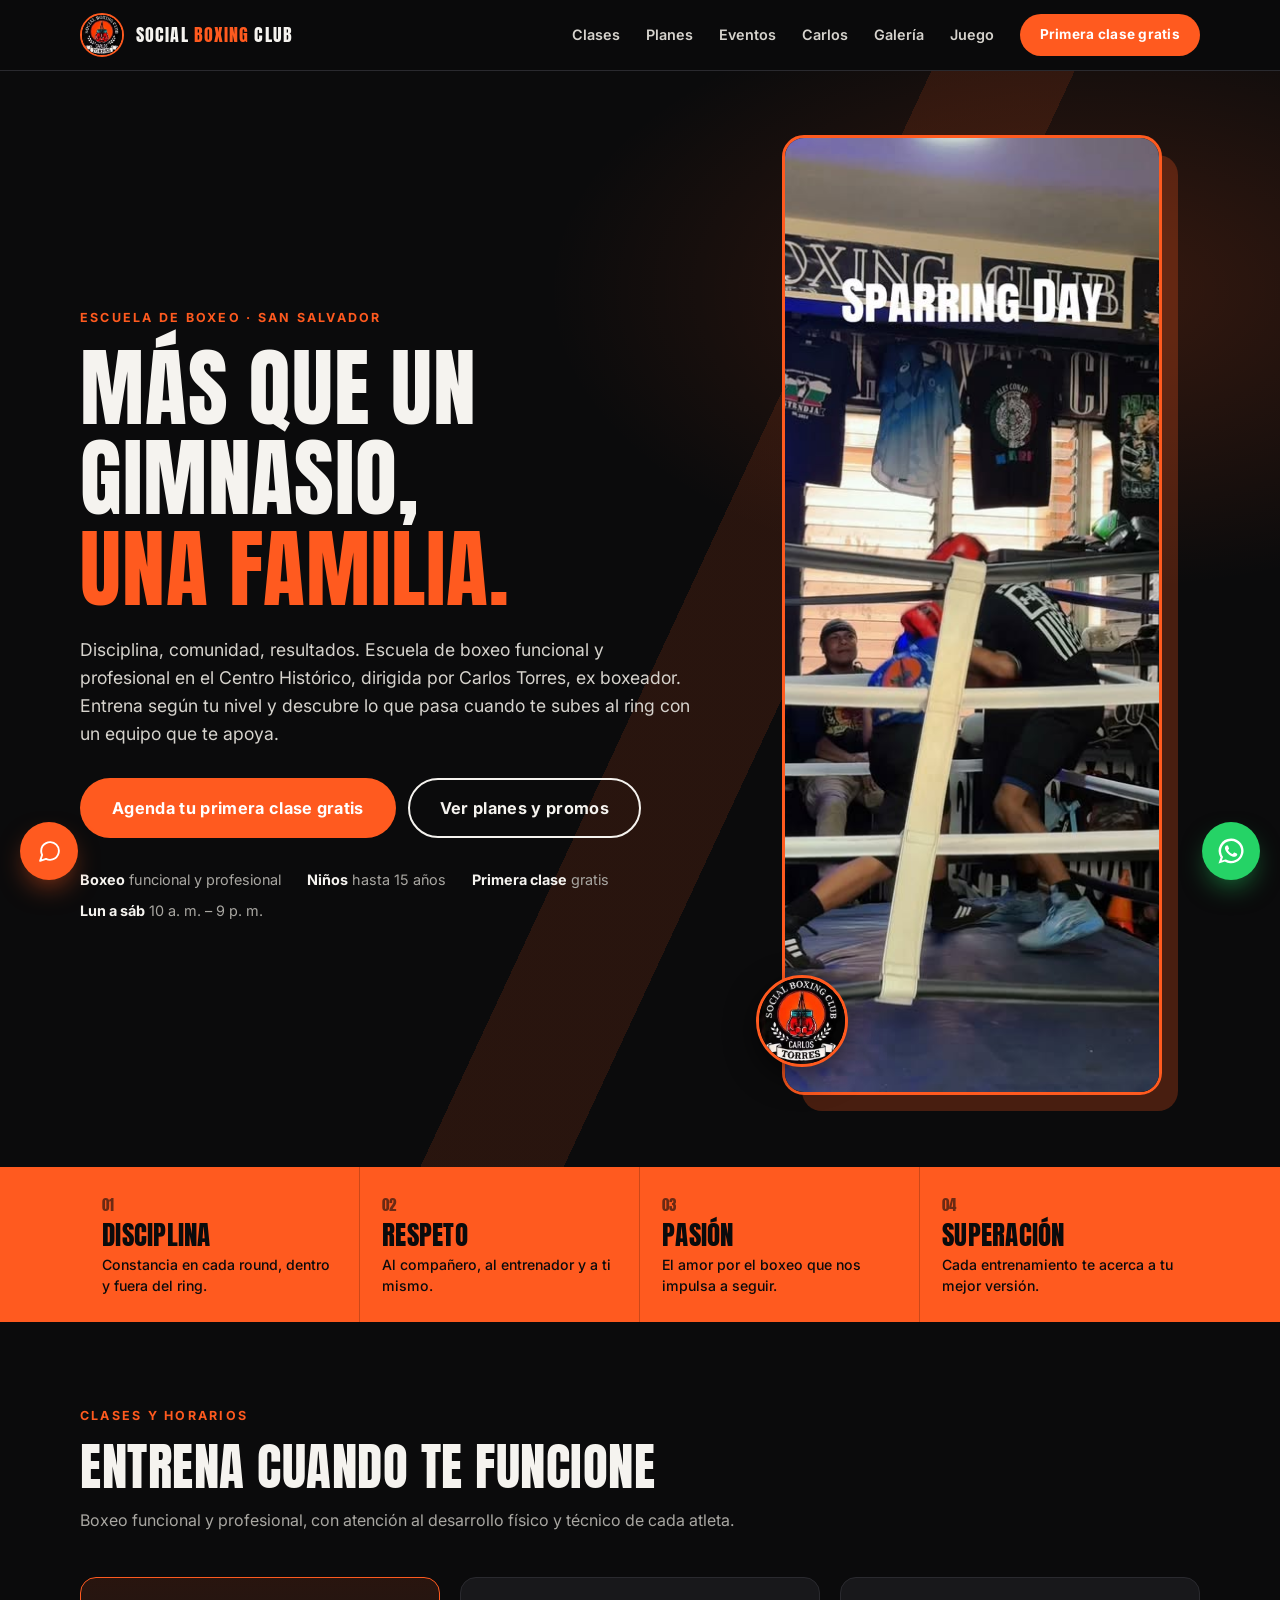
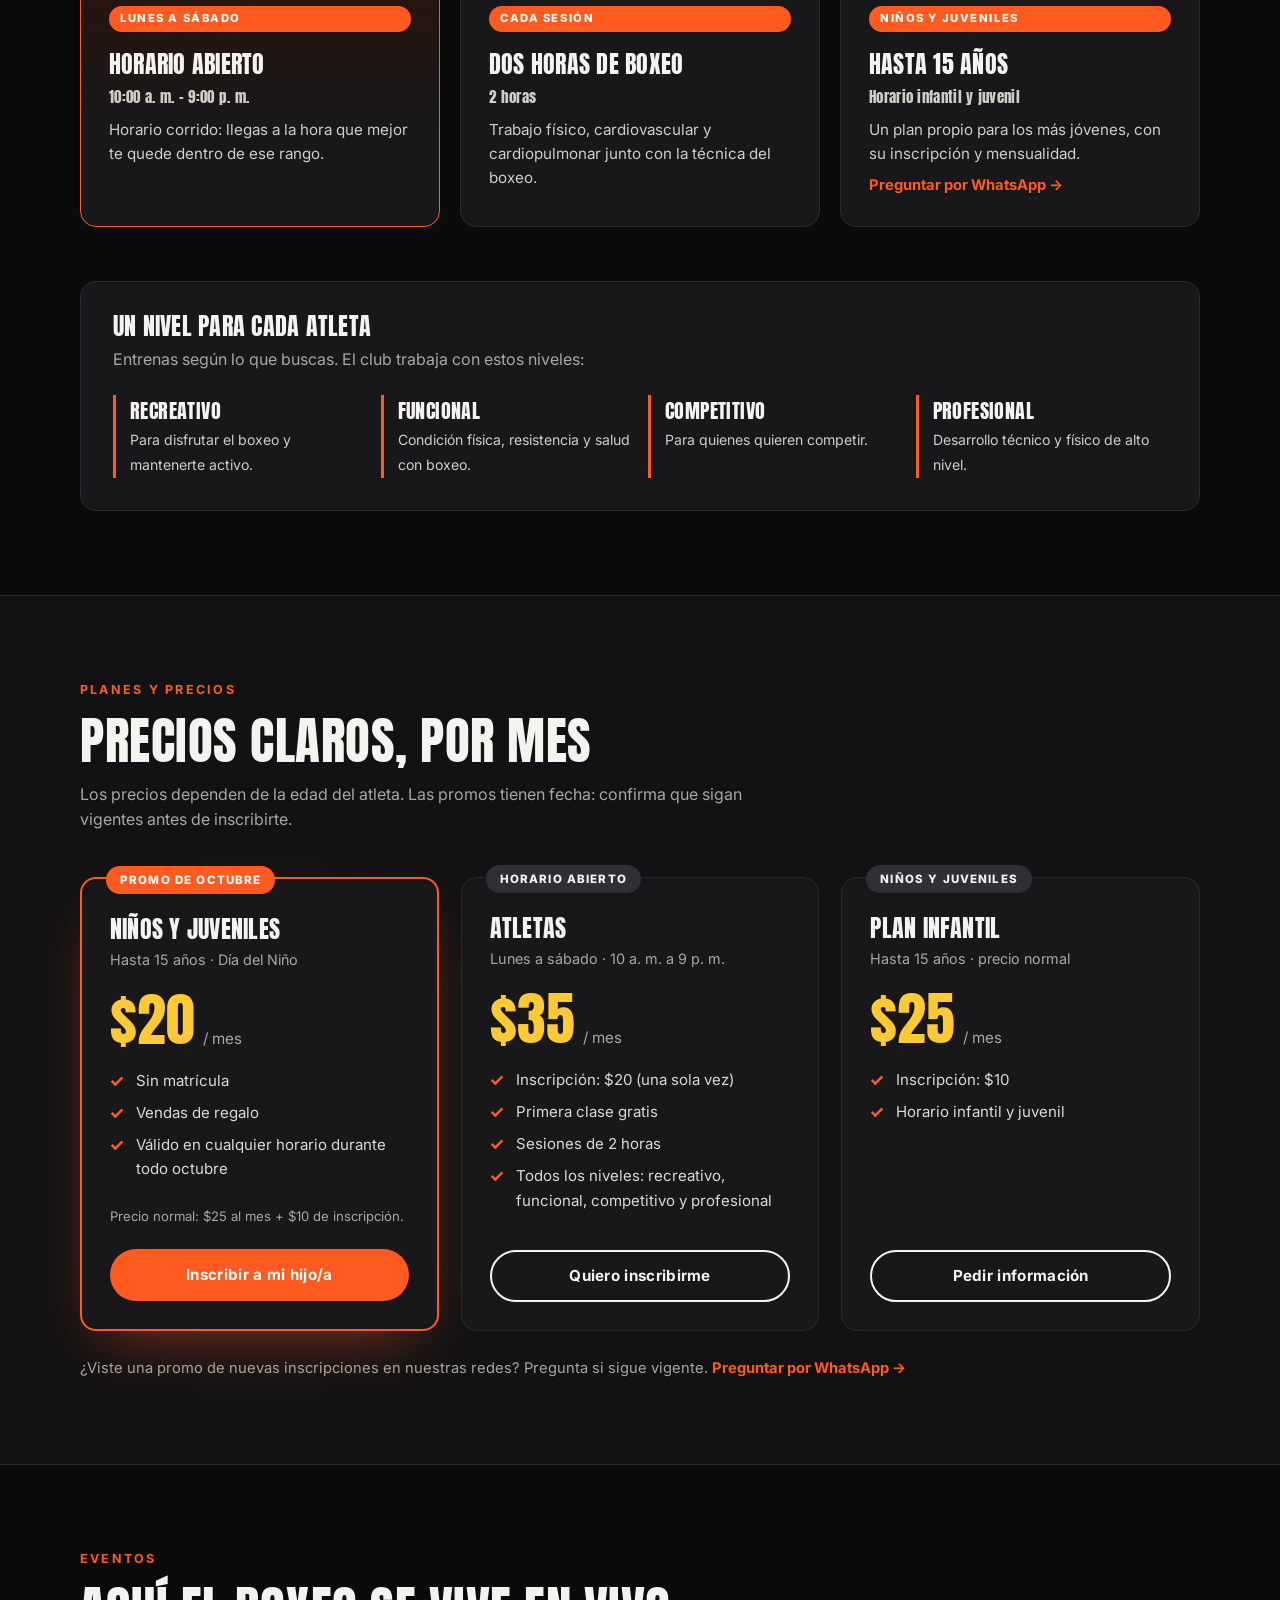
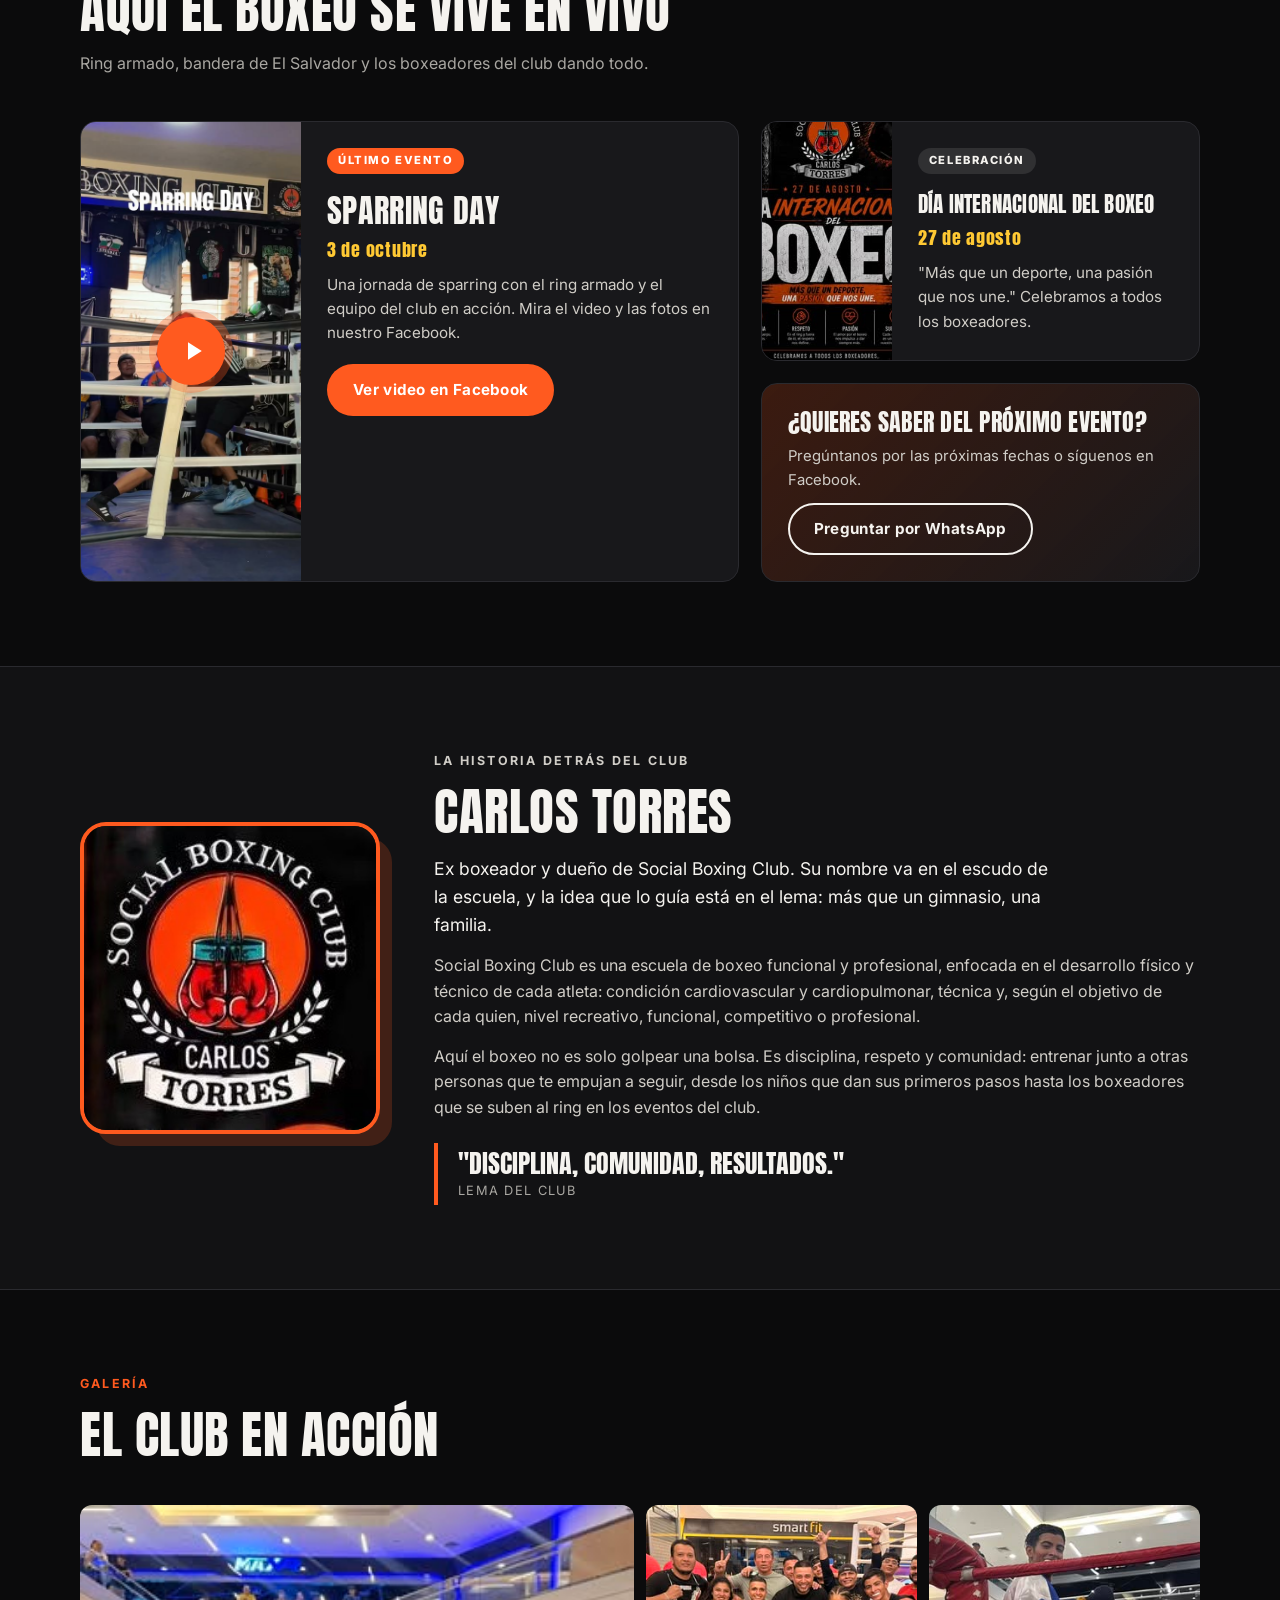
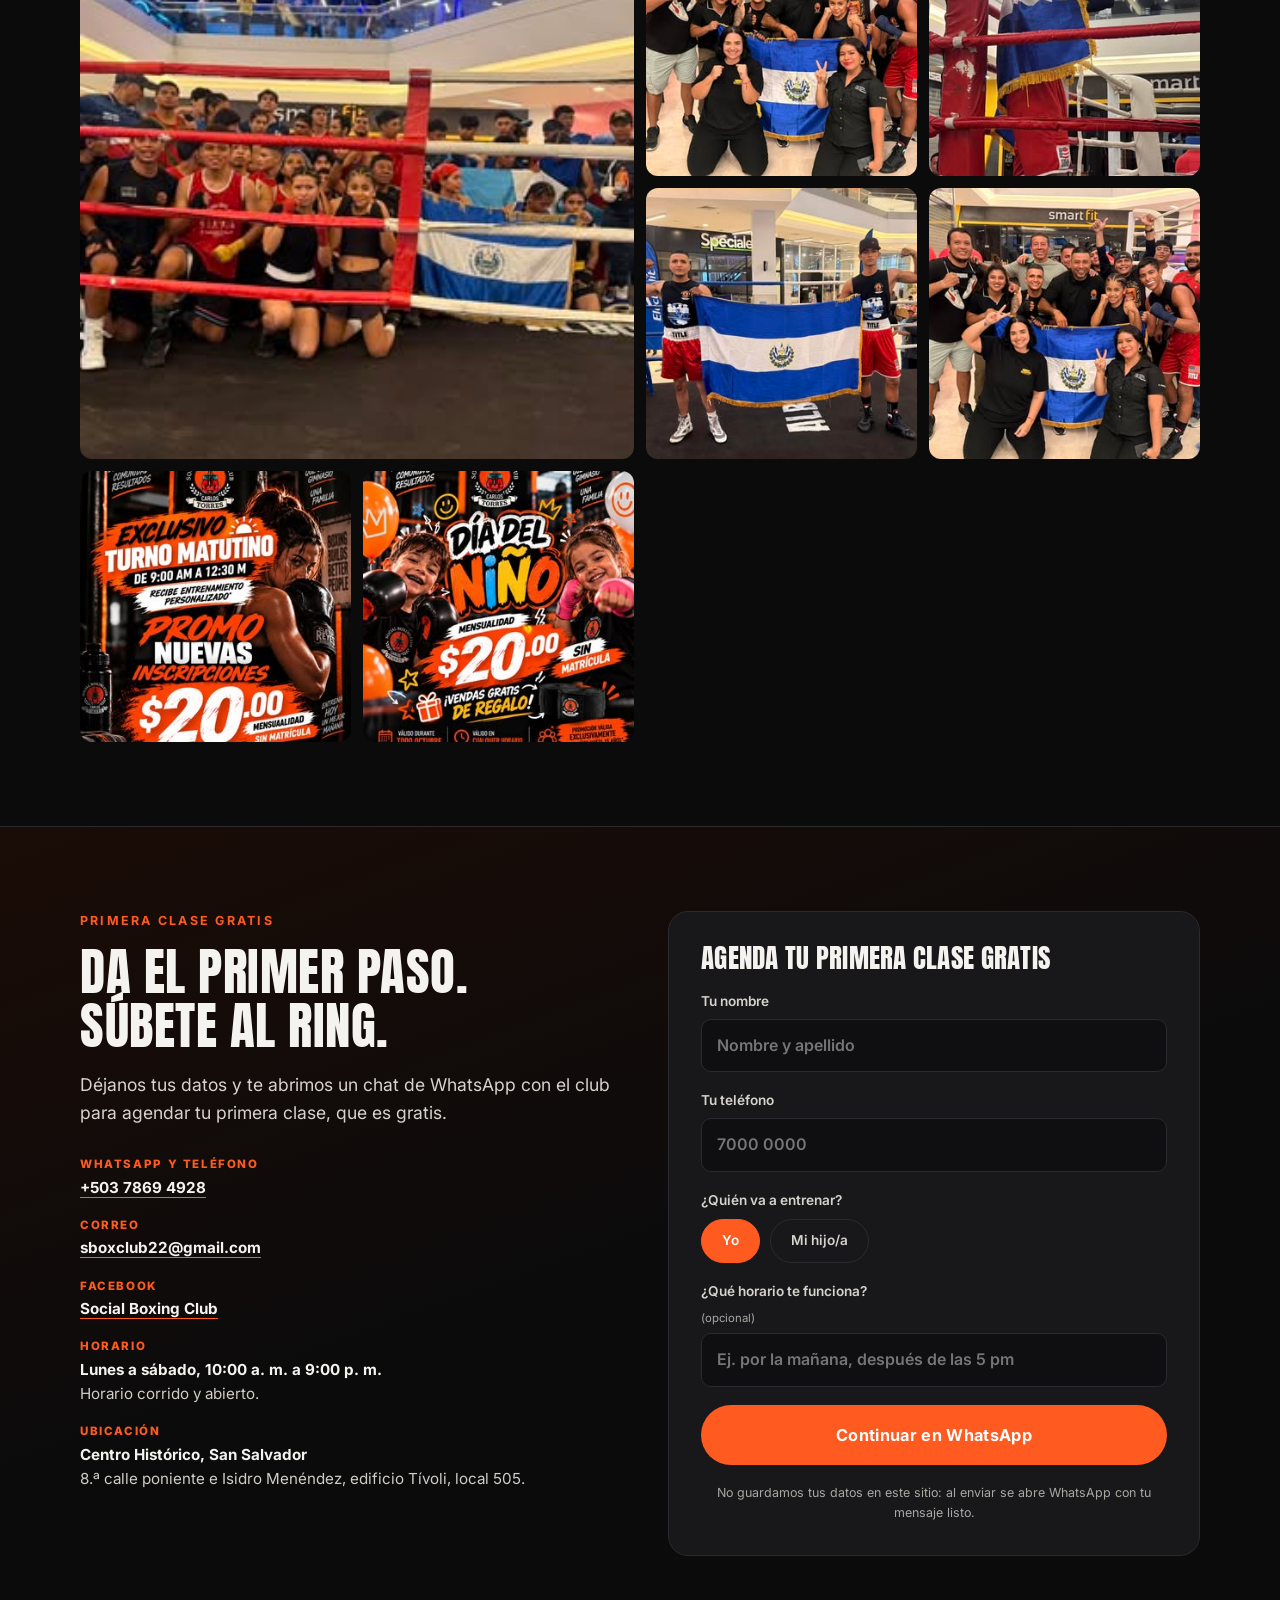
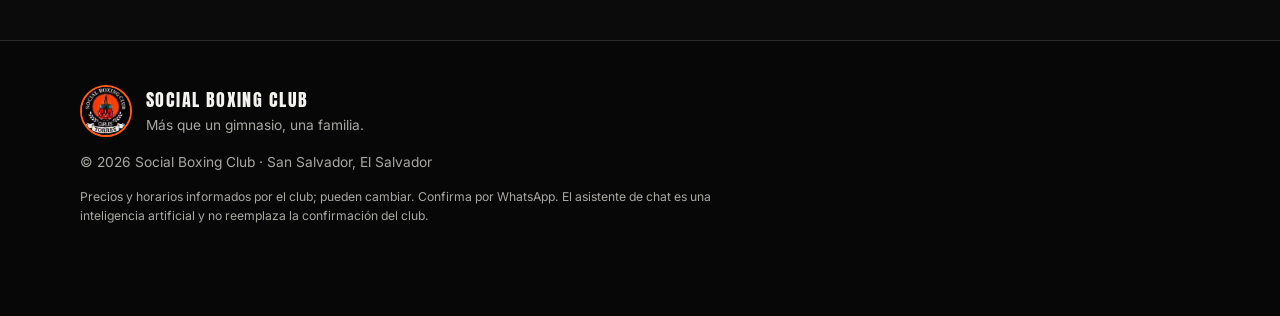
==== commit f1a265cf: "Ring Quest: juego de entrenamiento (misiones, pelea semanal, rounds, combos, rangos) Datos solo en e" ====
--- a/index.html
+++ b/index.html
@@ -28,6 +28,7 @@
       <a href="#eventos">Eventos</a>
       <a href="#carlos">Carlos</a>
       <a href="#galeria">Galería</a>
+      <a href="ring/">Juego</a>
       <a href="#contacto" class="btn btn--primary btn--sm">Primera clase gratis</a>
     </nav>
     <button class="menu-btn" id="menuBtn" aria-label="Abrir menú" aria-expanded="false" aria-controls="nav"><span></span><span></span><span></span></button>
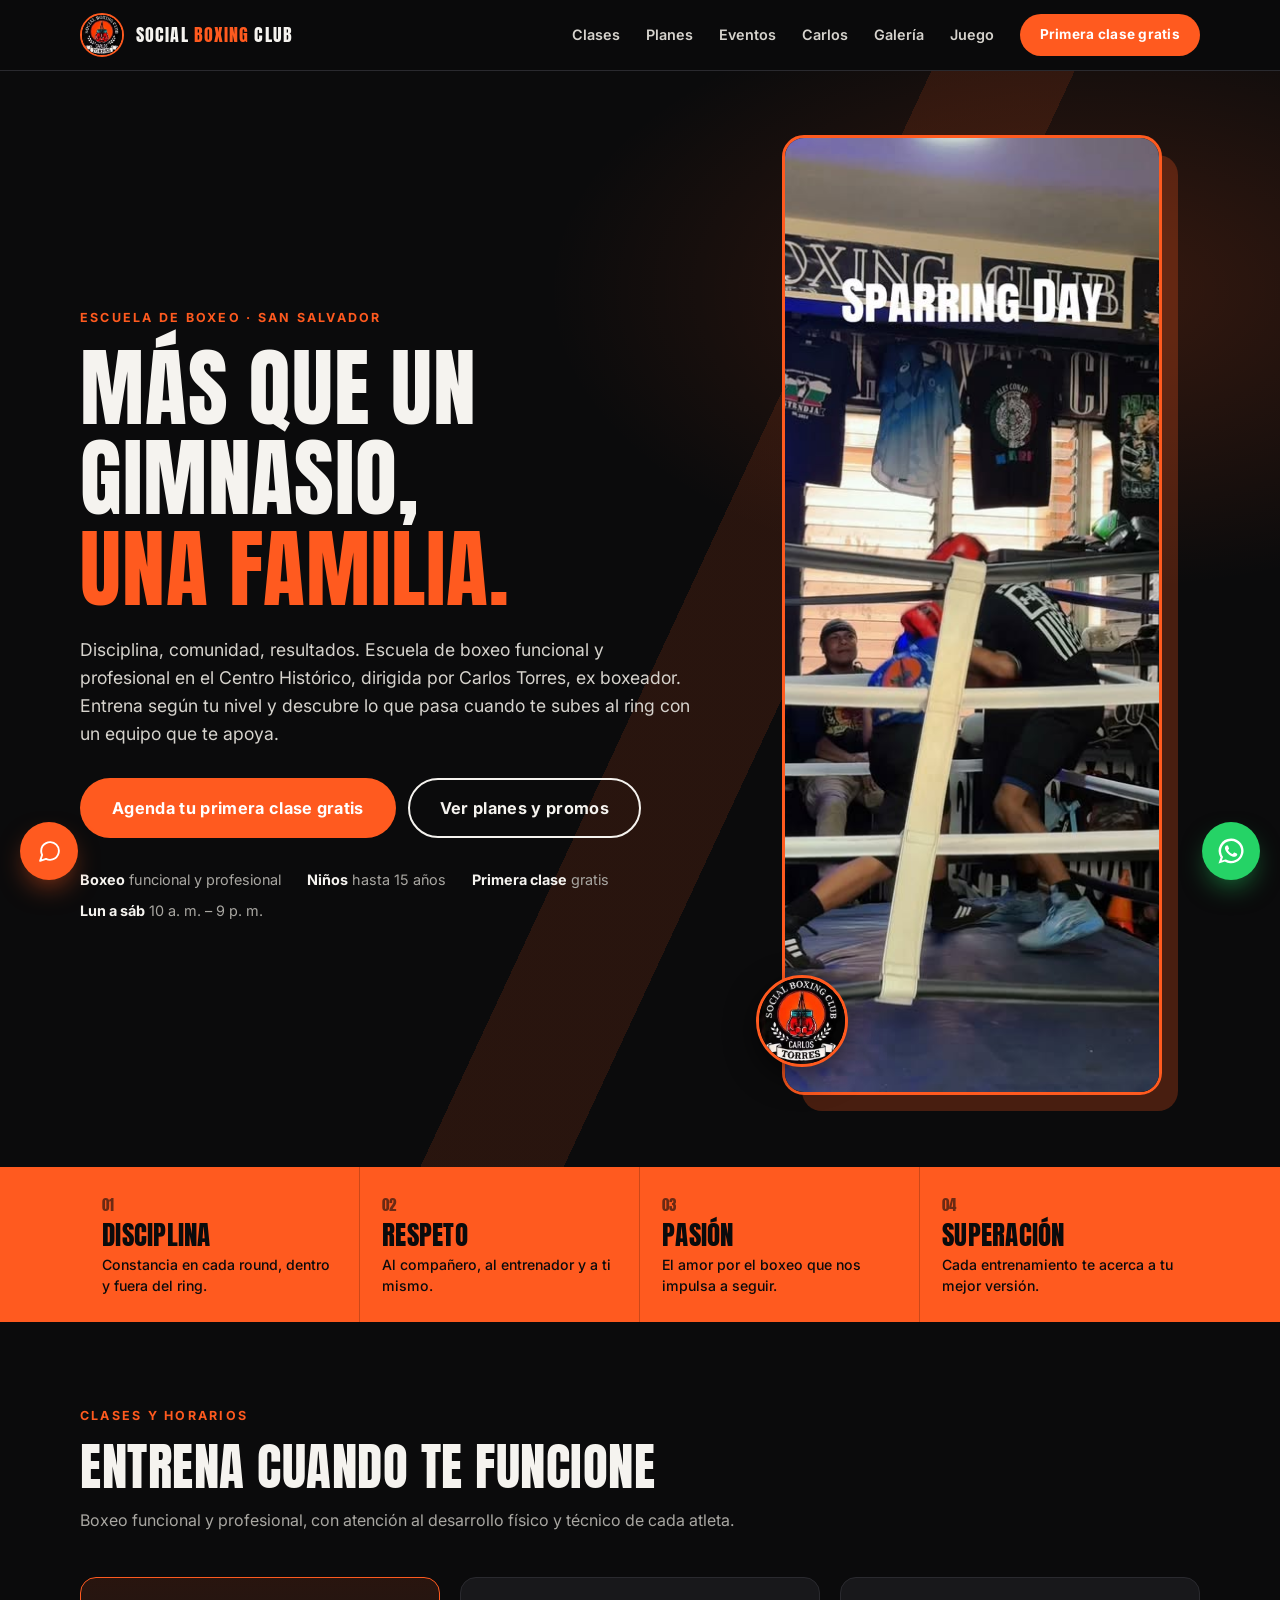
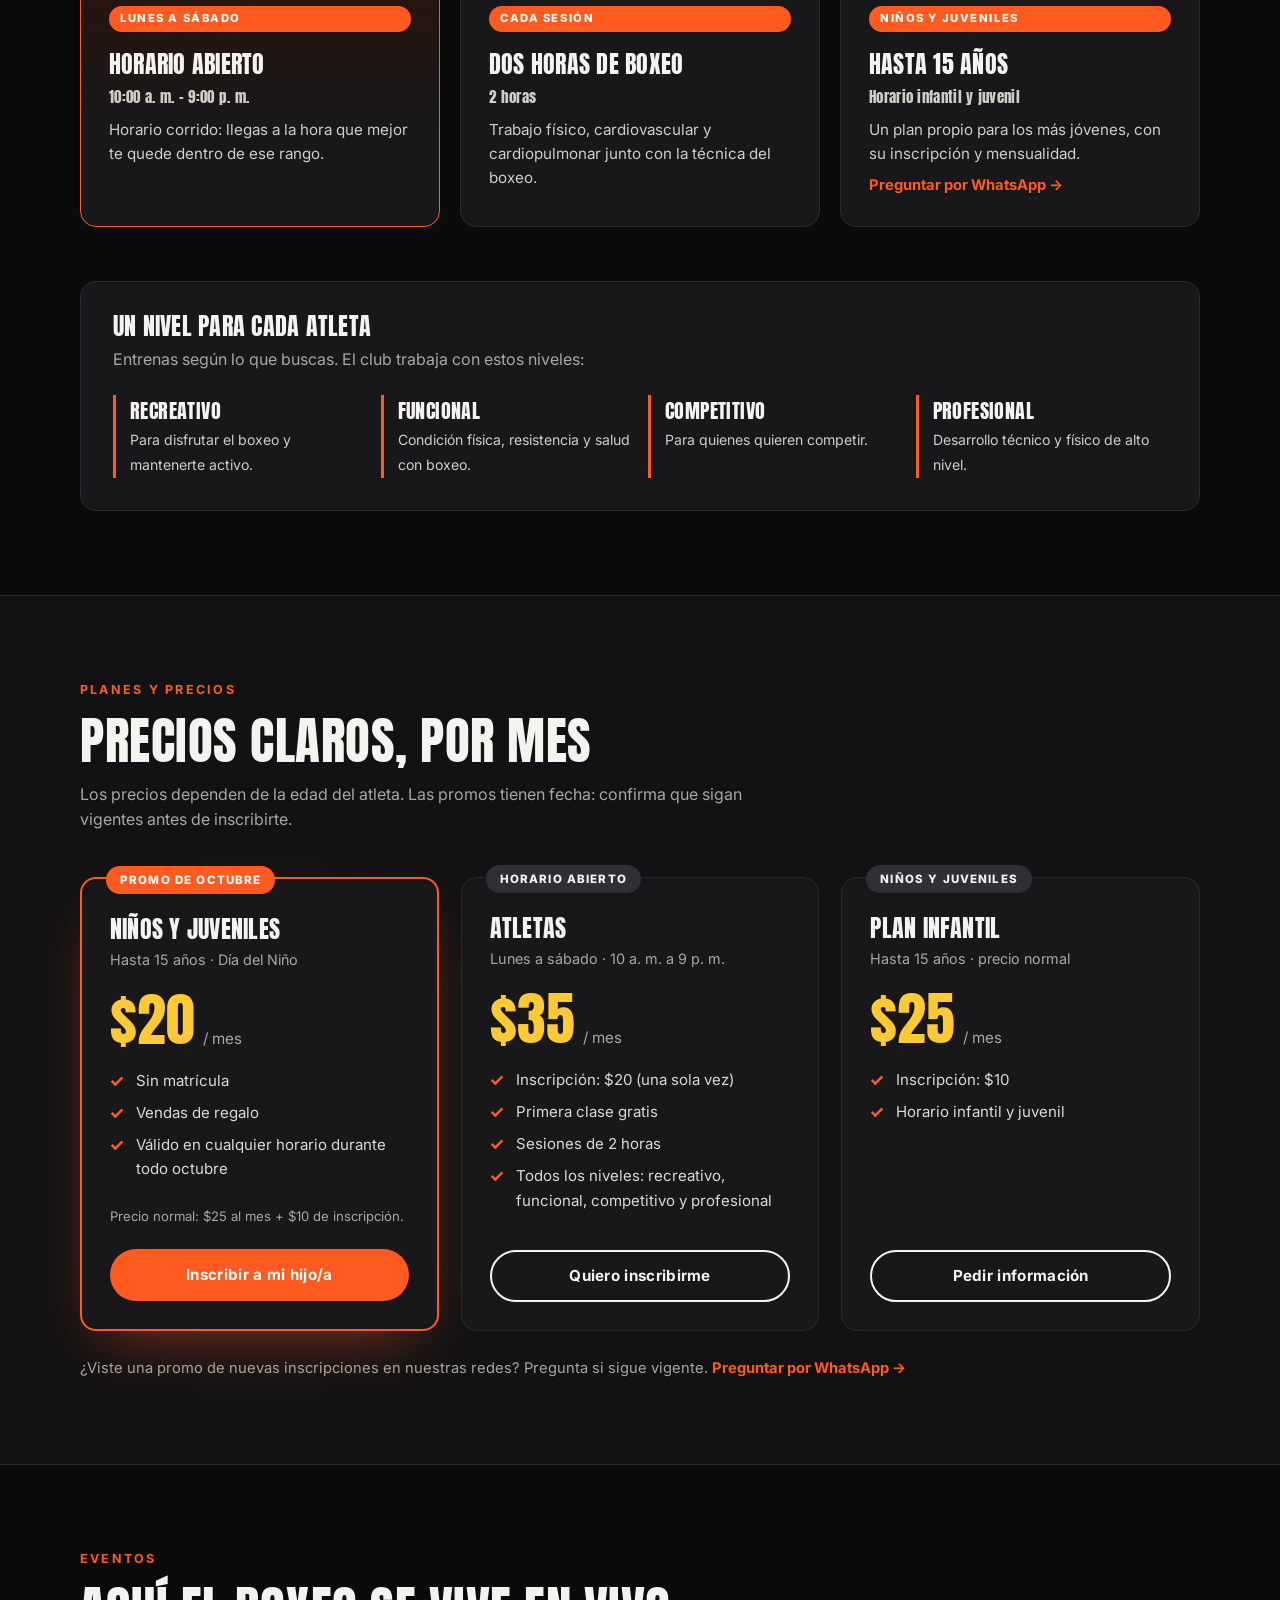
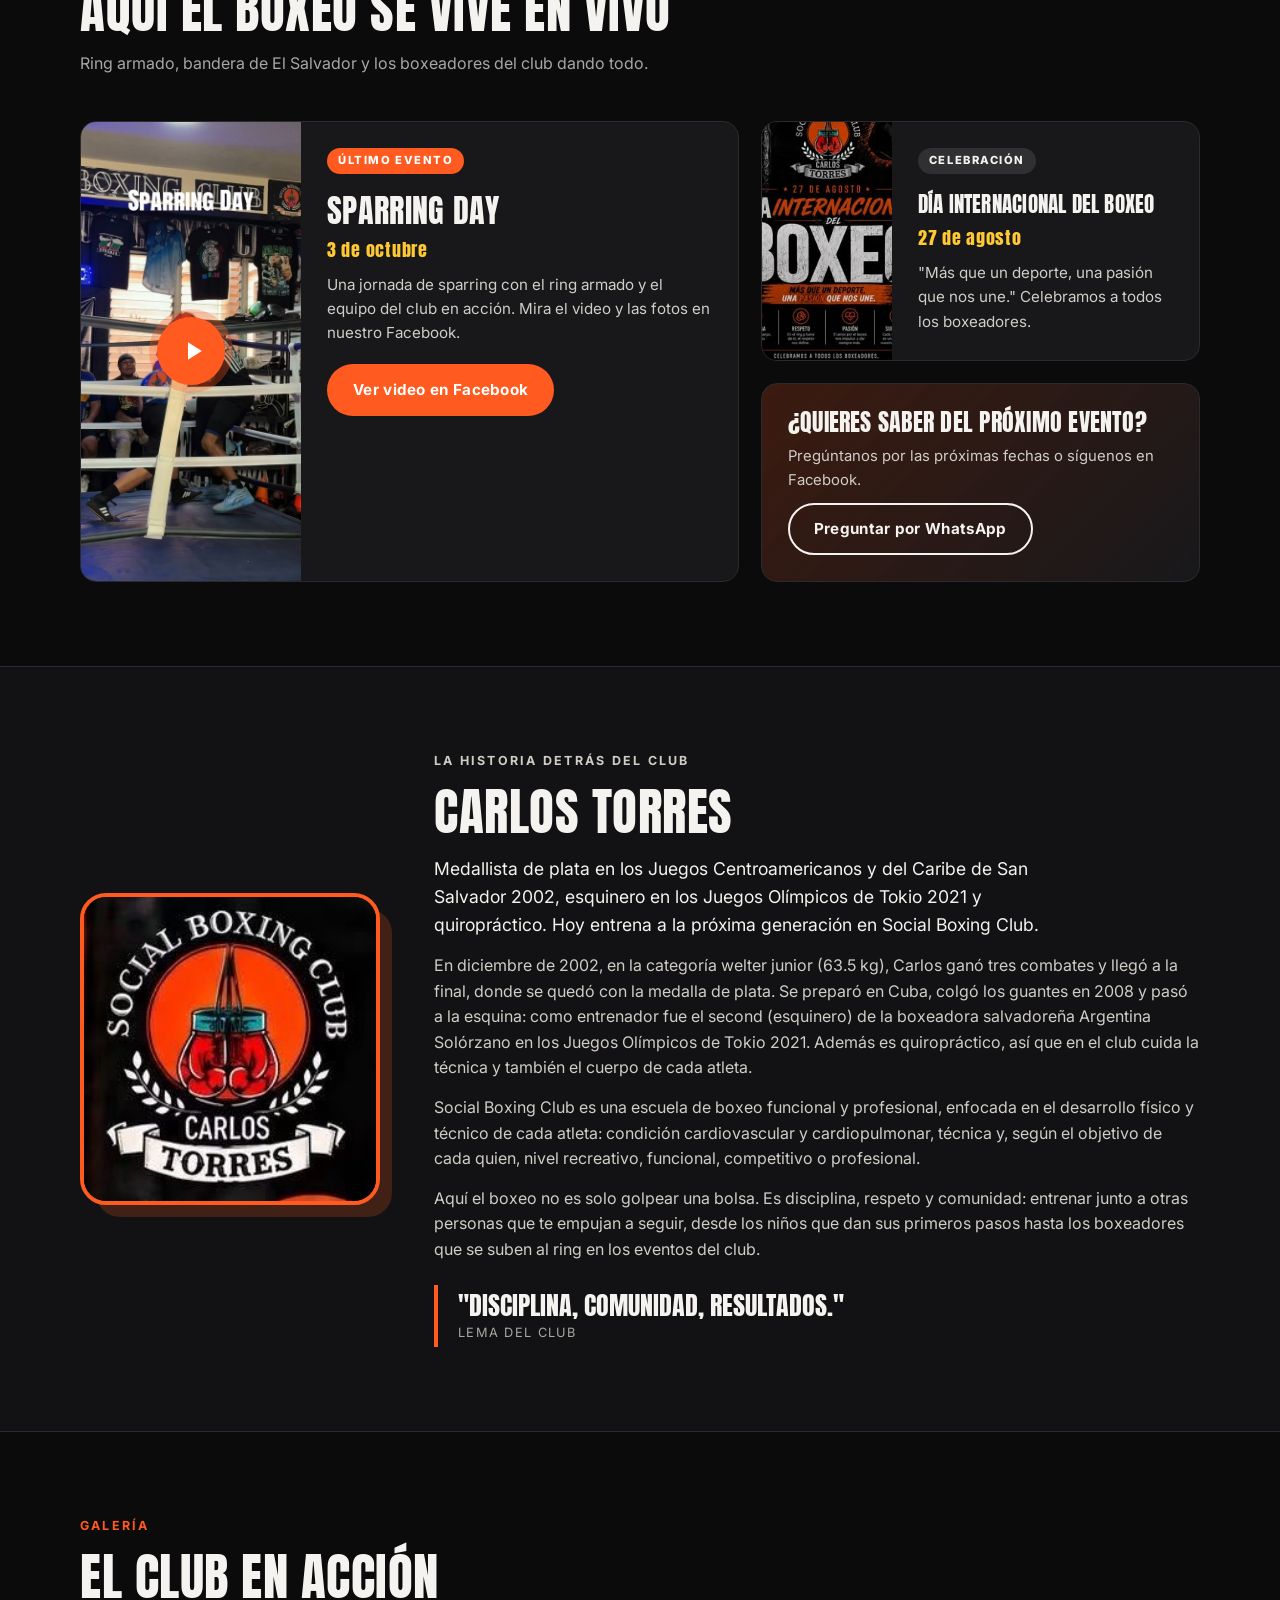
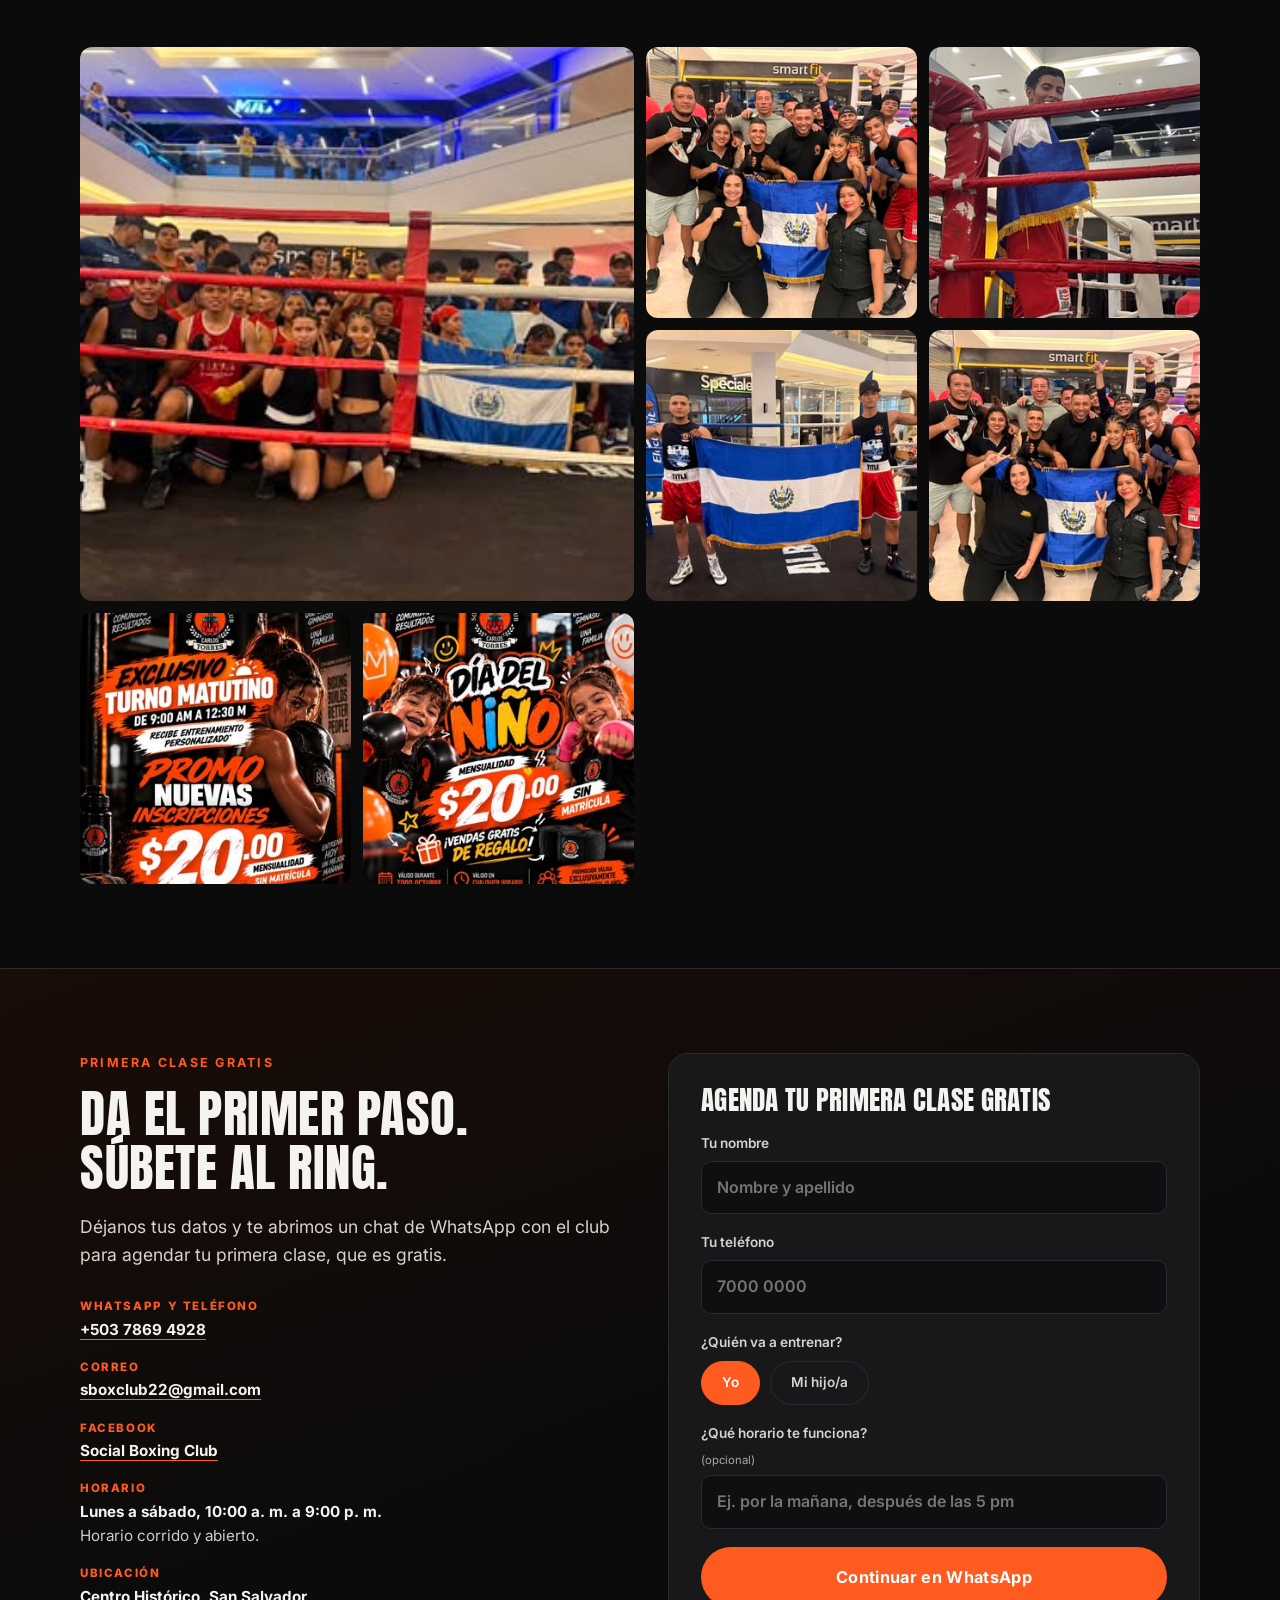
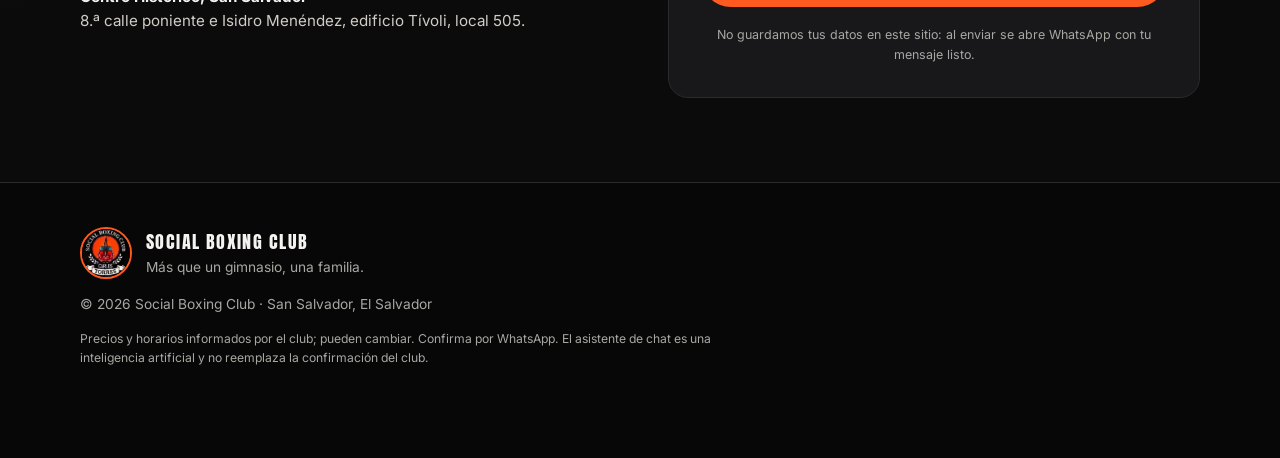
==== commit 86219a27: "Historia de Carlos Torres: plata 2002, Tokio 2021 con Argentina Solorzano, quiropractico Co-Authored" ====
--- a/index.html
+++ b/index.html
@@ -216,10 +216,11 @@
       <div class="carlos__copy">
         <p class="eyebrow">La historia detrás del club</p>
         <h2>Carlos Torres</h2>
-        <p class="lead">Ex boxeador y dueño de Social Boxing Club. Su nombre va en el escudo de la escuela, y la idea que lo guía está en el lema: más que un gimnasio, una familia.</p>
+        <p class="lead">Medallista de plata en los Juegos Centroamericanos y del Caribe de San Salvador 2002, esquinero en los Juegos Olímpicos de Tokio 2021 y quiropráctico. Hoy entrena a la próxima generación en Social Boxing Club.</p>
+        <p>En diciembre de 2002, en la categoría welter junior (63.5 kg), Carlos ganó tres combates y llegó a la final, donde se quedó con la medalla de plata. Se preparó en Cuba, colgó los guantes en 2008 y pasó a la esquina: como entrenador fue el second (esquinero) de la boxeadora salvadoreña Argentina Solórzano en los Juegos Olímpicos de Tokio 2021. Además es quiropráctico, así que en el club cuida la técnica y también el cuerpo de cada atleta.</p>
         <p>Social Boxing Club es una escuela de boxeo funcional y profesional, enfocada en el desarrollo físico y técnico de cada atleta: condición cardiovascular y cardiopulmonar, técnica y, según el objetivo de cada quien, nivel recreativo, funcional, competitivo o profesional.</p>
         <p>Aquí el boxeo no es solo golpear una bolsa. Es disciplina, respeto y comunidad: entrenar junto a otras personas que te empujan a seguir, desde los niños que dan sus primeros pasos hasta los boxeadores que se suben al ring en los eventos del club.</p>
-        <!-- PENDIENTE (pedirle a Carlos): su trayectoria en el ring, años de experiencia y por qué fundó el club. -->
+        <!-- PENDIENTE (pedirle a Carlos): por qué fundó el club y desde qué año; foto con la medalla. -->
         <blockquote>"Disciplina, comunidad, resultados."<cite>Lema del club</cite></blockquote>
       </div>
     </div>
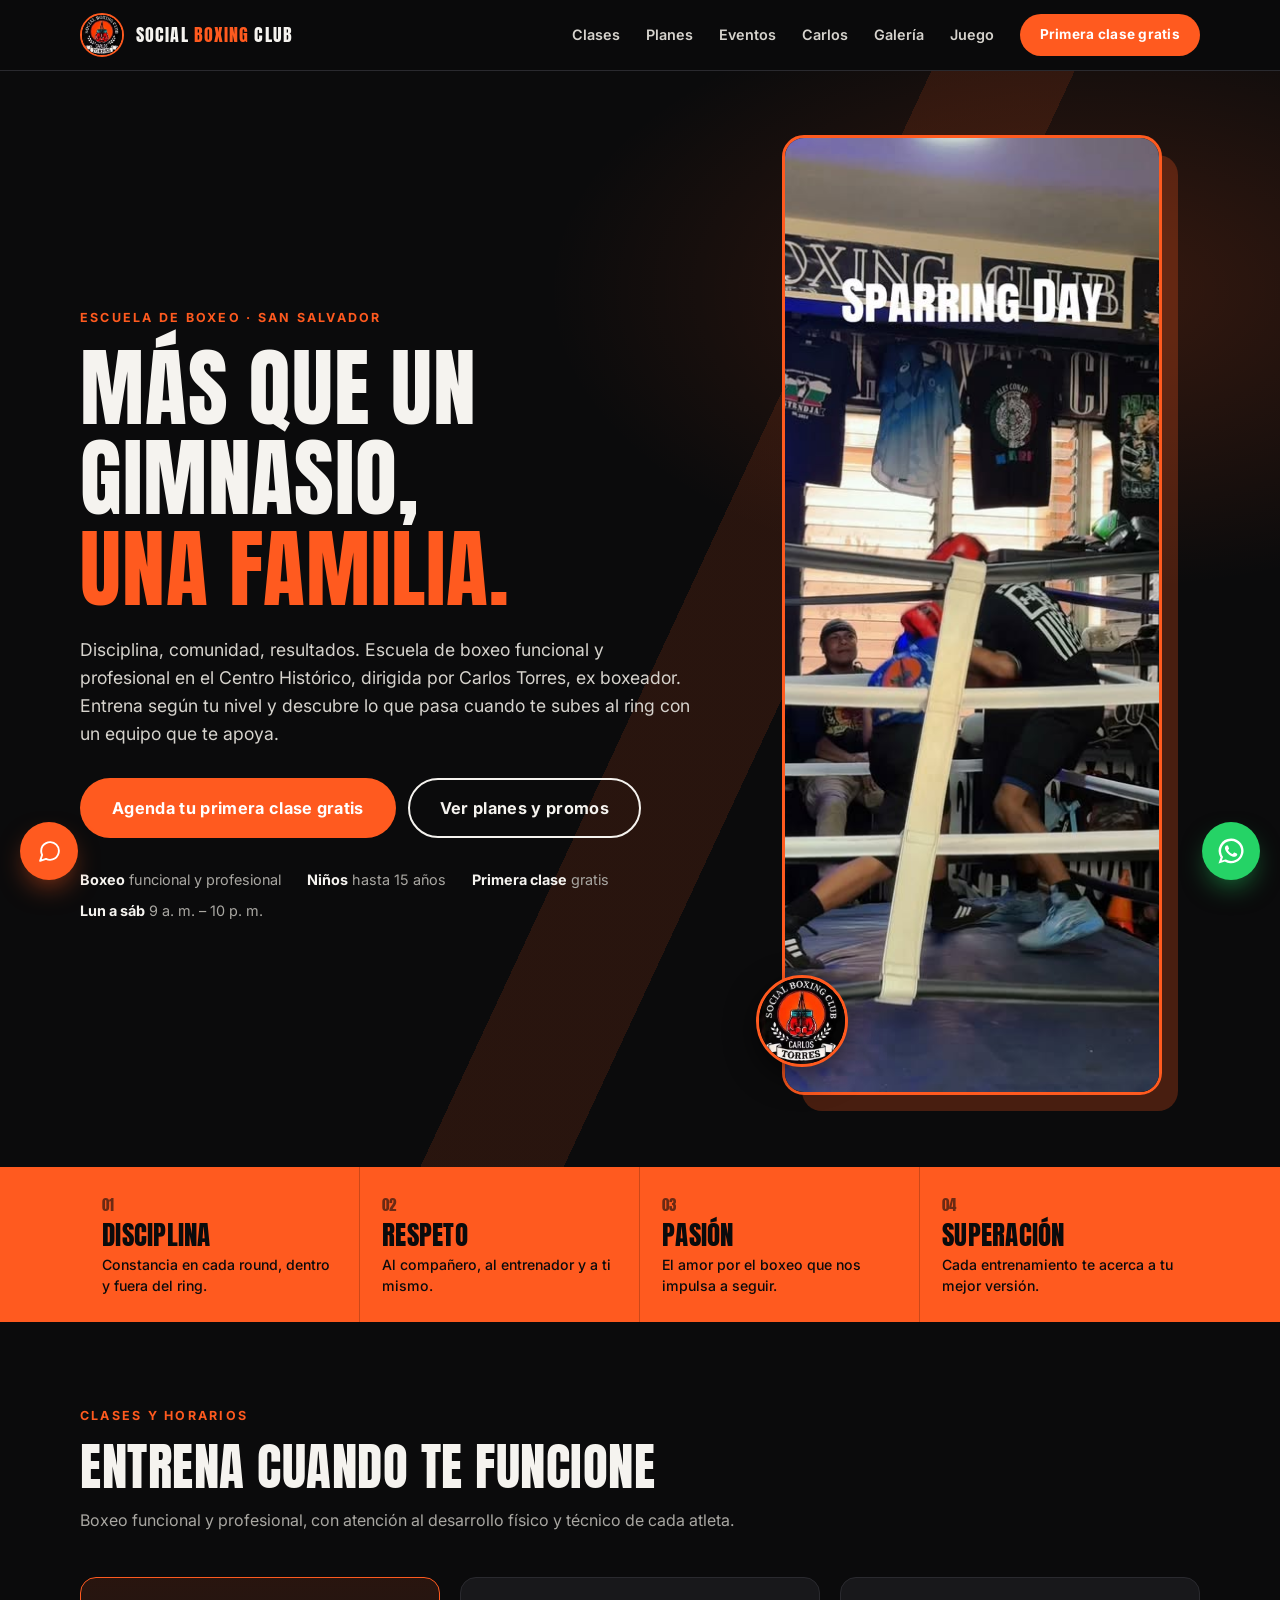
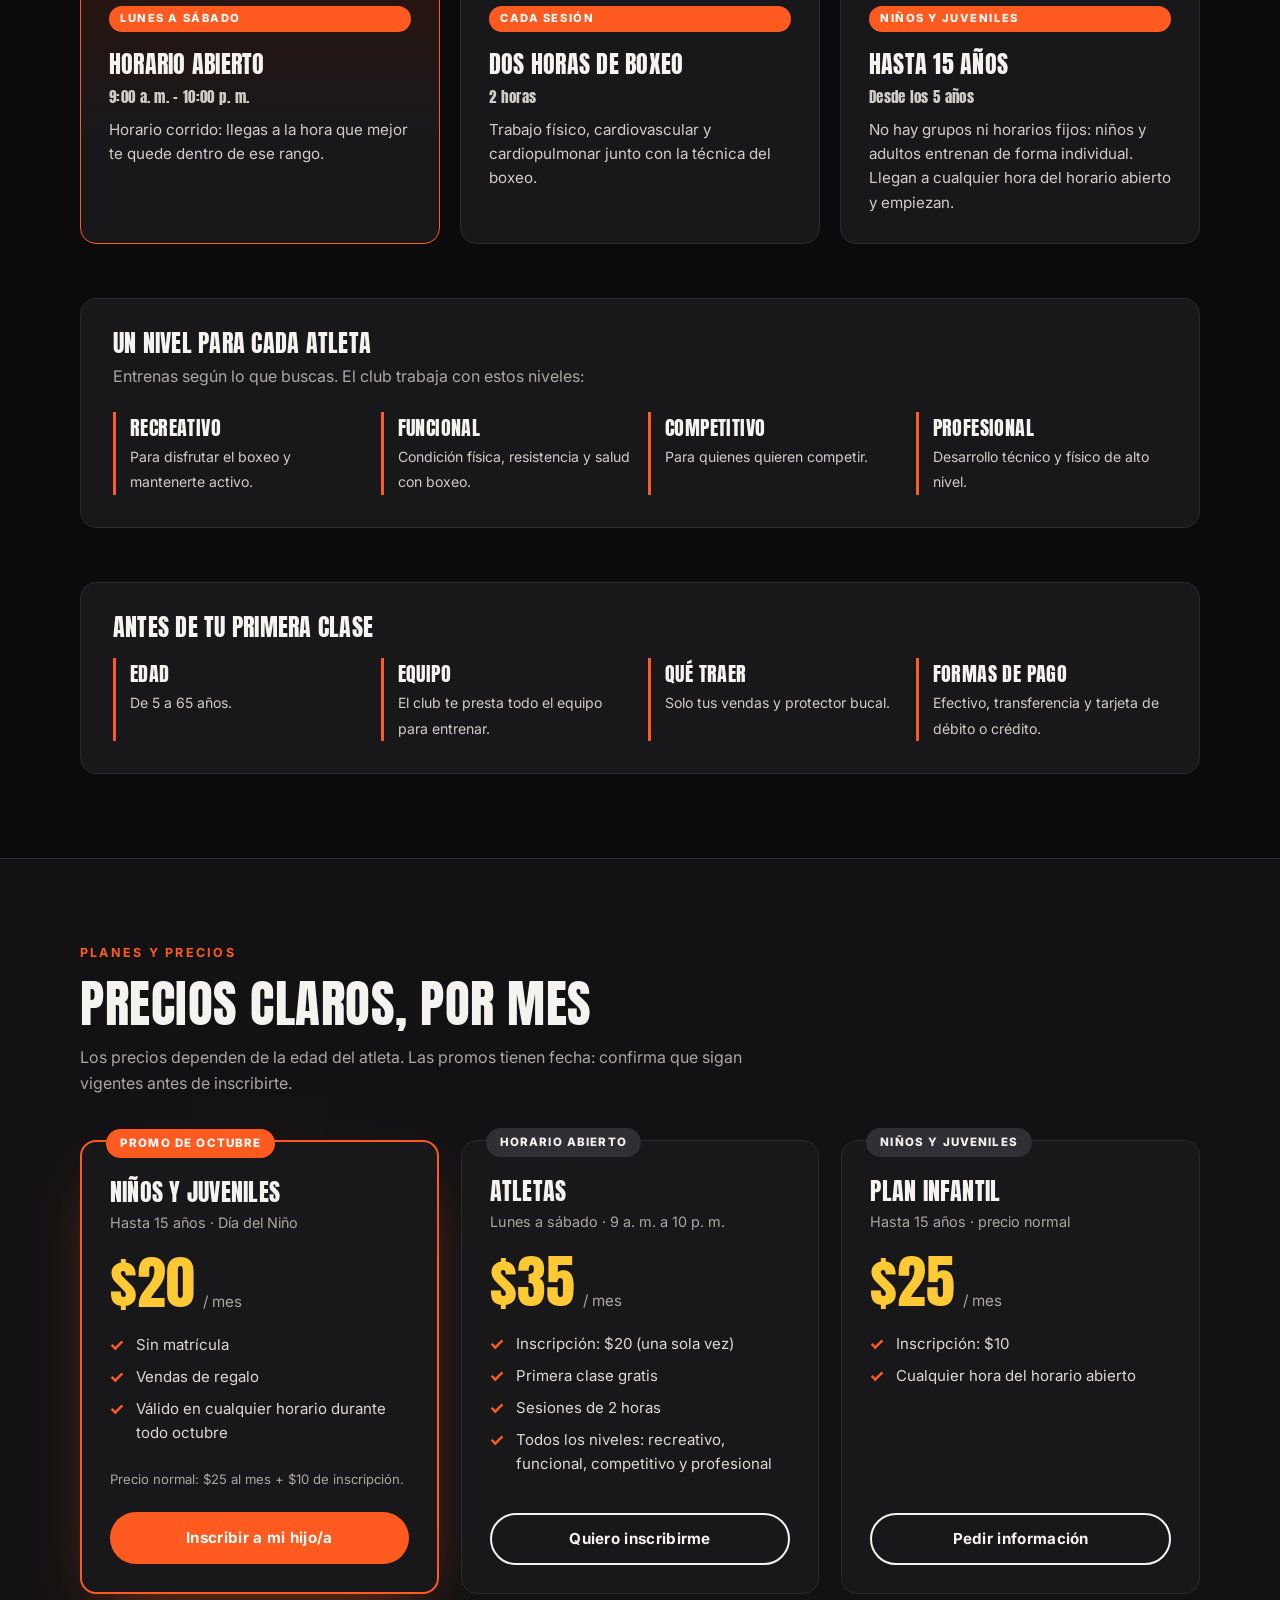
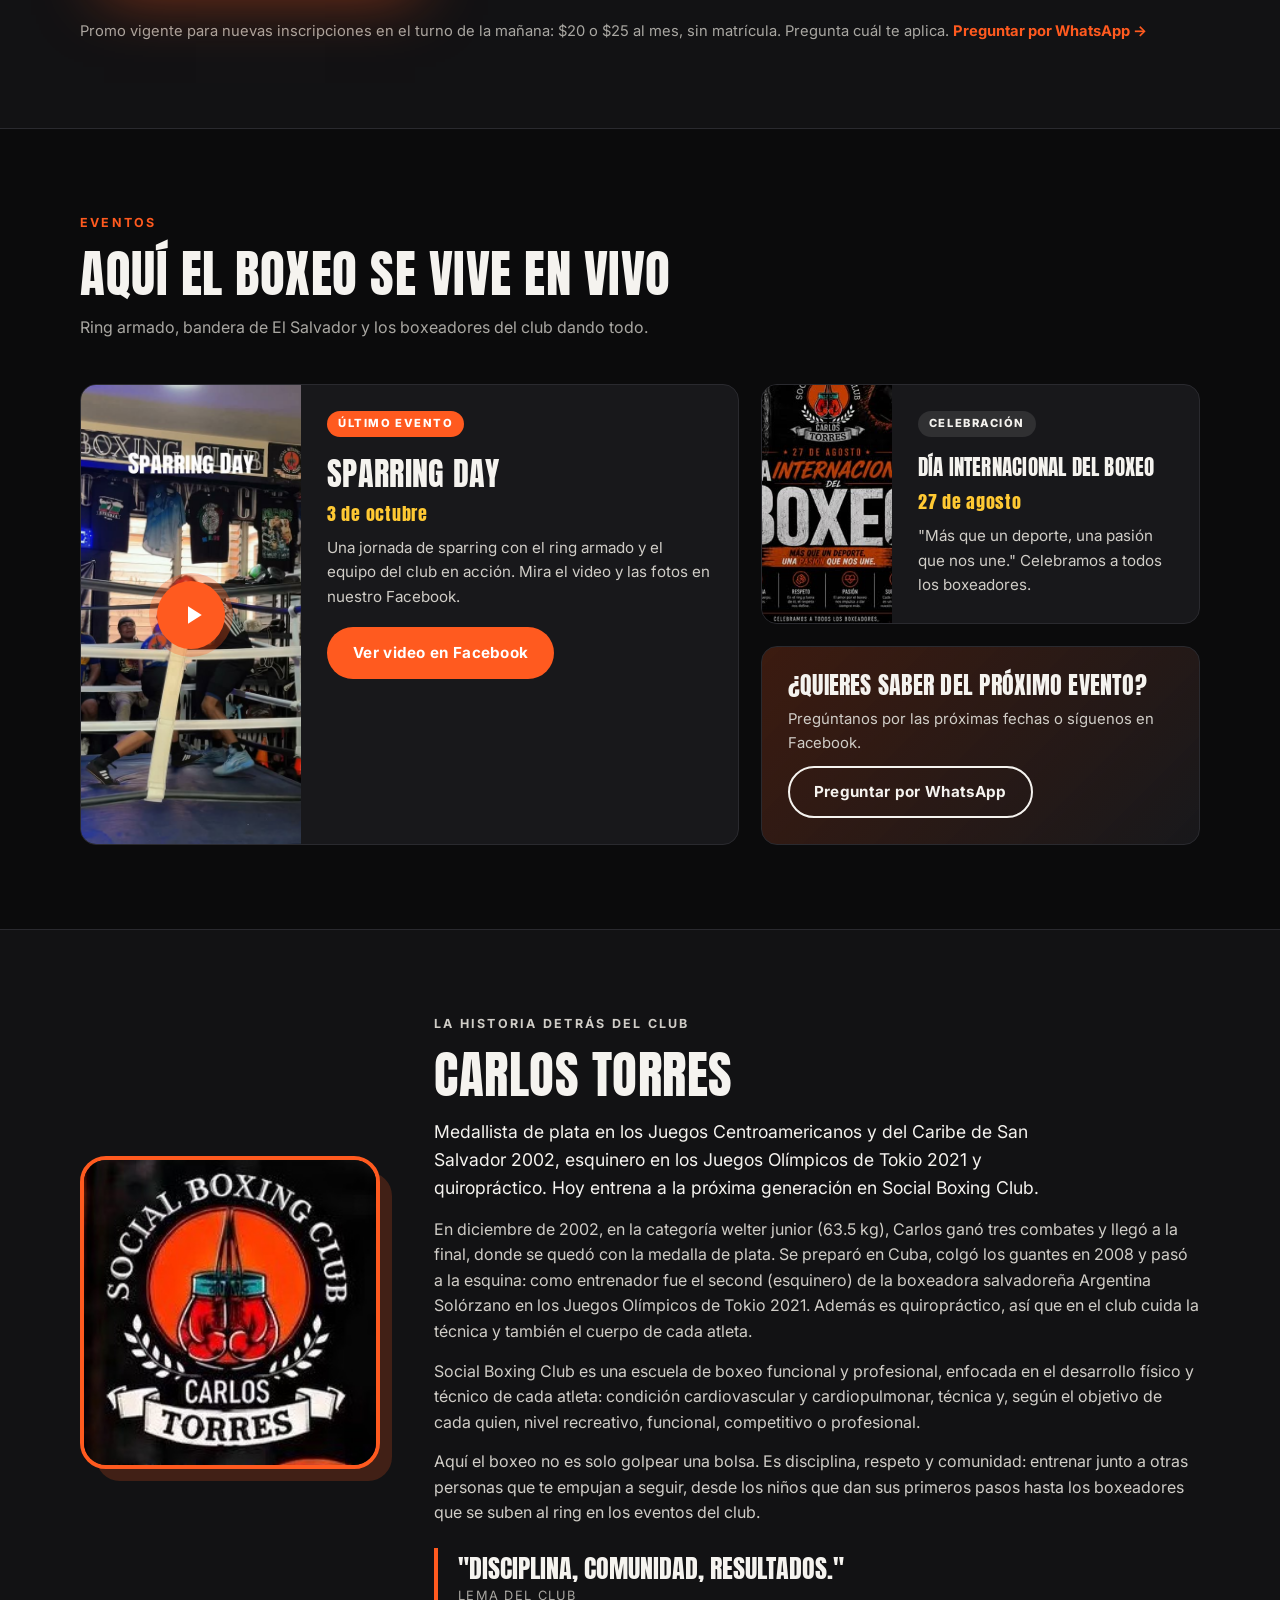
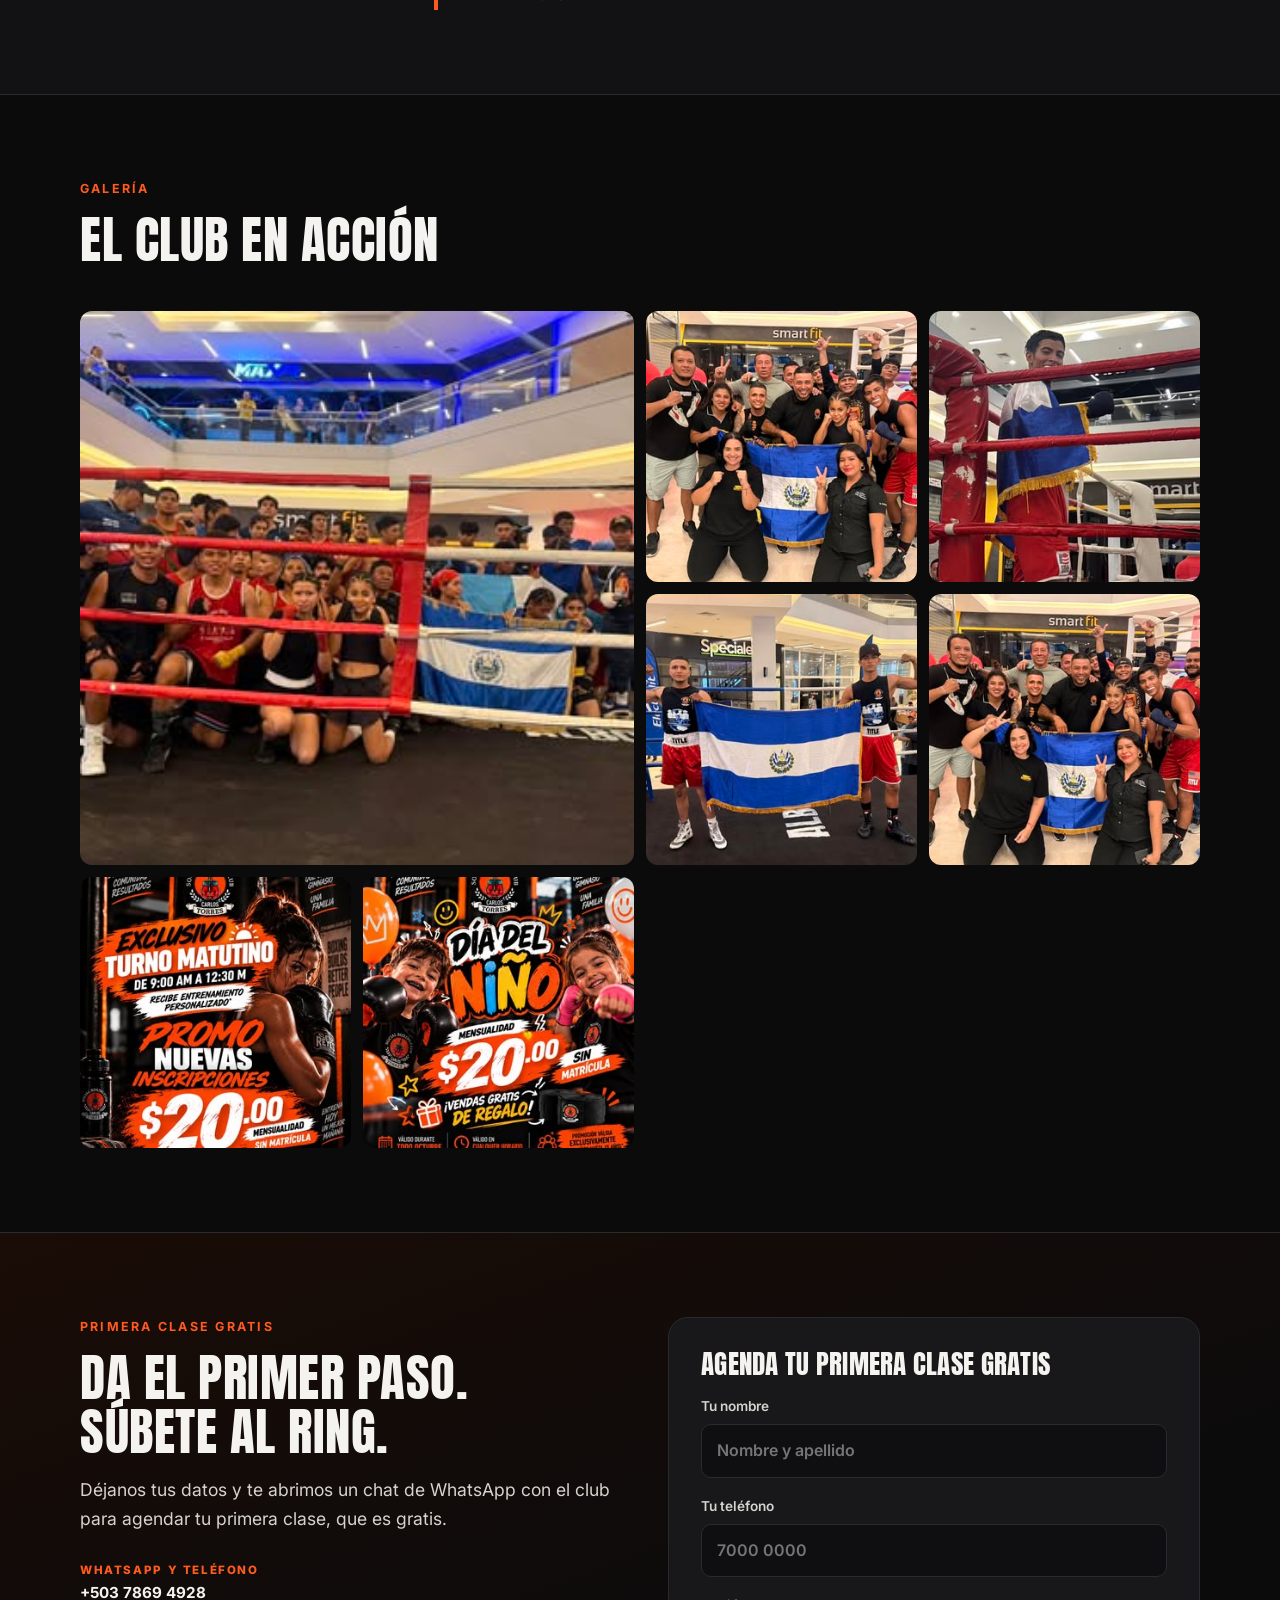
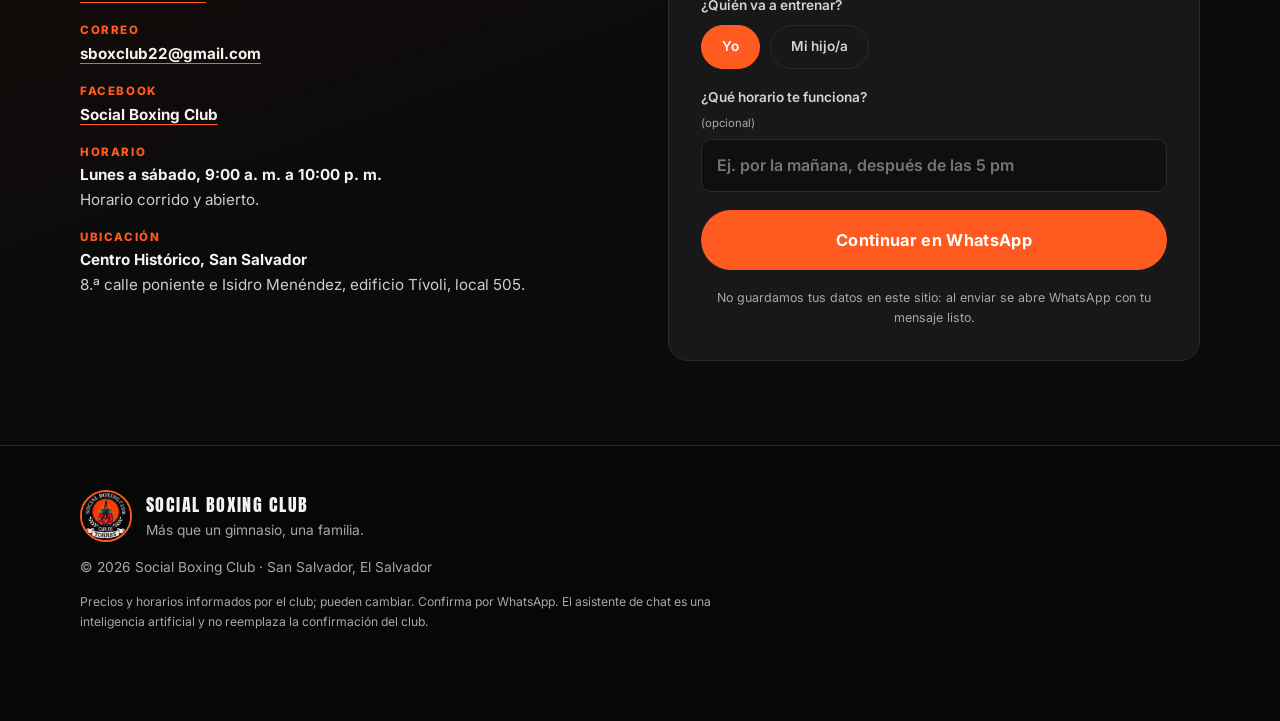
==== commit d488b9f5: "Datos del audio de Carlos: horario 9 a 10, edades, equipo, pagos y promo de la manana vigente Co-Aut" ====
--- a/index.html
+++ b/index.html
@@ -4,7 +4,7 @@
   <meta charset="UTF-8">
   <meta name="viewport" content="width=device-width, initial-scale=1.0">
   <title>Social Boxing Club — Escuela de boxeo en San Salvador</title>
-  <meta name="description" content="Social Boxing Club: escuela de boxeo funcional y profesional en el Centro Histórico de San Salvador, dirigida por Carlos Torres, ex boxeador. Lunes a sábado, 10 a. m. a 9 p. m.">
+  <meta name="description" content="Social Boxing Club: escuela de boxeo funcional y profesional en el Centro Histórico de San Salvador, dirigida por Carlos Torres, ex boxeador. Lunes a sábado, 9 a. m. a 10 p. m.">
   <meta property="og:title" content="Social Boxing Club — Escuela de boxeo en San Salvador">
   <meta property="og:description" content="Disciplina, comunidad, resultados. Más que un gimnasio, una familia.">
   <meta property="og:image" content="img/fb/video-poster.jpg">
@@ -52,7 +52,7 @@
           <li><b>Boxeo</b> funcional y profesional</li>
           <li><b>Niños</b> hasta 15 años</li>
           <li><b>Primera clase</b> gratis</li>
-          <li><b>Lun a sáb</b> 10 a. m. – 9 p. m.</li>
+          <li><b>Lun a sáb</b> 9 a. m. – 10 p. m.</li>
         </ul>
       </div>
       <div class="hero__media">
@@ -84,7 +84,7 @@
         <article class="sched__card sched__card--hot">
           <span class="tag">Lunes a sábado</span>
           <h3>Horario abierto</h3>
-          <p class="sched__time">10:00 a. m. – 9:00 p. m.</p>
+          <p class="sched__time">9:00 a. m. – 10:00 p. m.</p>
           <p>Horario corrido: llegas a la hora que mejor te quede dentro de ese rango.</p>
         </article>
         <article class="sched__card">
@@ -96,9 +96,8 @@
         <article class="sched__card">
           <span class="tag">Niños y juveniles</span>
           <h3>Hasta 15 años</h3>
-          <p class="sched__time">Horario infantil y juvenil</p>
-          <p>Un plan propio para los más jóvenes, con su inscripción y mensualidad.</p>
-          <a class="link" data-wa="Hola, quiero saber en qué horarios entrenan los niños y juveniles.">Preguntar por WhatsApp →</a>
+          <p class="sched__time">Desde los 5 años</p>
+          <p>No hay grupos ni horarios fijos: niños y adultos entrenan de forma individual. Llegan a cualquier hora del horario abierto y empiezan.</p>
         </article>
       </div>
 
@@ -110,6 +109,16 @@
           <li><b>Funcional</b><span>Condición física, resistencia y salud con boxeo.</span></li>
           <li><b>Competitivo</b><span>Para quienes quieren competir.</span></li>
           <li><b>Profesional</b><span>Desarrollo técnico y físico de alto nivel.</span></li>
+        </ul>
+      </div>
+
+      <div class="levels">
+        <h3>Antes de tu primera clase</h3>
+        <ul class="levels__list">
+          <li><b>Edad</b><span>De 5 a 65 años.</span></li>
+          <li><b>Equipo</b><span>El club te presta todo el equipo para entrenar.</span></li>
+          <li><b>Qué traer</b><span>Solo tus vendas y protector bucal.</span></li>
+          <li><b>Formas de pago</b><span>Efectivo, transferencia y tarjeta de débito o crédito.</span></li>
         </ul>
       </div>
     </div>
@@ -140,7 +149,7 @@
         <article class="plan">
           <span class="plan__ribbon plan__ribbon--soft">Horario abierto</span>
           <h3>Atletas</h3>
-          <p class="plan__who">Lunes a sábado · 10 a. m. a 9 p. m.</p>
+          <p class="plan__who">Lunes a sábado · 9 a. m. a 10 p. m.</p>
           <p class="plan__price"><b>$35</b><span>/ mes</span></p>
           <ul>
             <li>Inscripción: $20 (una sola vez)</li>
@@ -157,13 +166,13 @@
           <p class="plan__price"><b>$25</b><span>/ mes</span></p>
           <ul>
             <li>Inscripción: $10</li>
-            <li>Horario infantil y juvenil</li>
+            <li>Cualquier hora del horario abierto</li>
           </ul>
           <a class="btn btn--ghost" data-wa="Hola, quiero información del plan infantil/juvenil ($25 al mes).">Pedir información</a>
         </article>
       </div>
-      <p class="plans__foot">¿Viste una promo de nuevas inscripciones en nuestras redes? Pregunta si sigue vigente.
-        <a class="link" data-wa="Hola, vi una promo de nuevas inscripciones. ¿Sigue vigente?">Preguntar por WhatsApp →</a></p>
+      <p class="plans__foot">Promo vigente para nuevas inscripciones en el turno de la mañana: $20 o $25 al mes, sin matrícula. Pregunta cuál te aplica.
+        <a class="link" data-wa="Hola, quiero información de la promo de nuevas inscripciones del turno de la mañana.">Preguntar por WhatsApp →</a></p>
     </div>
   </section>
 
@@ -256,7 +265,7 @@
           <li><span>WhatsApp y teléfono</span><a data-wa="Hola, quiero información del club.">+503 7869 4928</a></li>
           <li><span>Correo</span><a href="mailto:sboxclub22@gmail.com">sboxclub22@gmail.com</a></li>
           <li><span>Facebook</span><a href="https://www.facebook.com/SocialBoxinClub/" target="_blank" rel="noopener">Social Boxing Club</a></li>
-          <li><span>Horario</span><b>Lunes a sábado, 10:00 a. m. a 9:00 p. m.</b>Horario corrido y abierto.</li>
+          <li><span>Horario</span><b>Lunes a sábado, 9:00 a. m. a 10:00 p. m.</b>Horario corrido y abierto.</li>
           <li><span>Ubicación</span><b>Centro Histórico, San Salvador</b>8.ª calle poniente e Isidro Menéndez, edificio Tívoli, local 505.</li>
         </ul>
       </div>
--- a/css/style.css
+++ b/css/style.css
@@ -297,3 +297,4 @@
 .plans__foot { margin-top: 26px; color: var(--ink-soft); font-size: .92rem; }
 @media (max-width: 960px) { .levels__list { grid-template-columns: repeat(2, 1fr); } }
 @media (max-width: 480px) { .levels { padding: 24px 18px; } .levels__list { grid-template-columns: 1fr; } }
+.levels h3 + .levels__list { margin-top: 18px; }
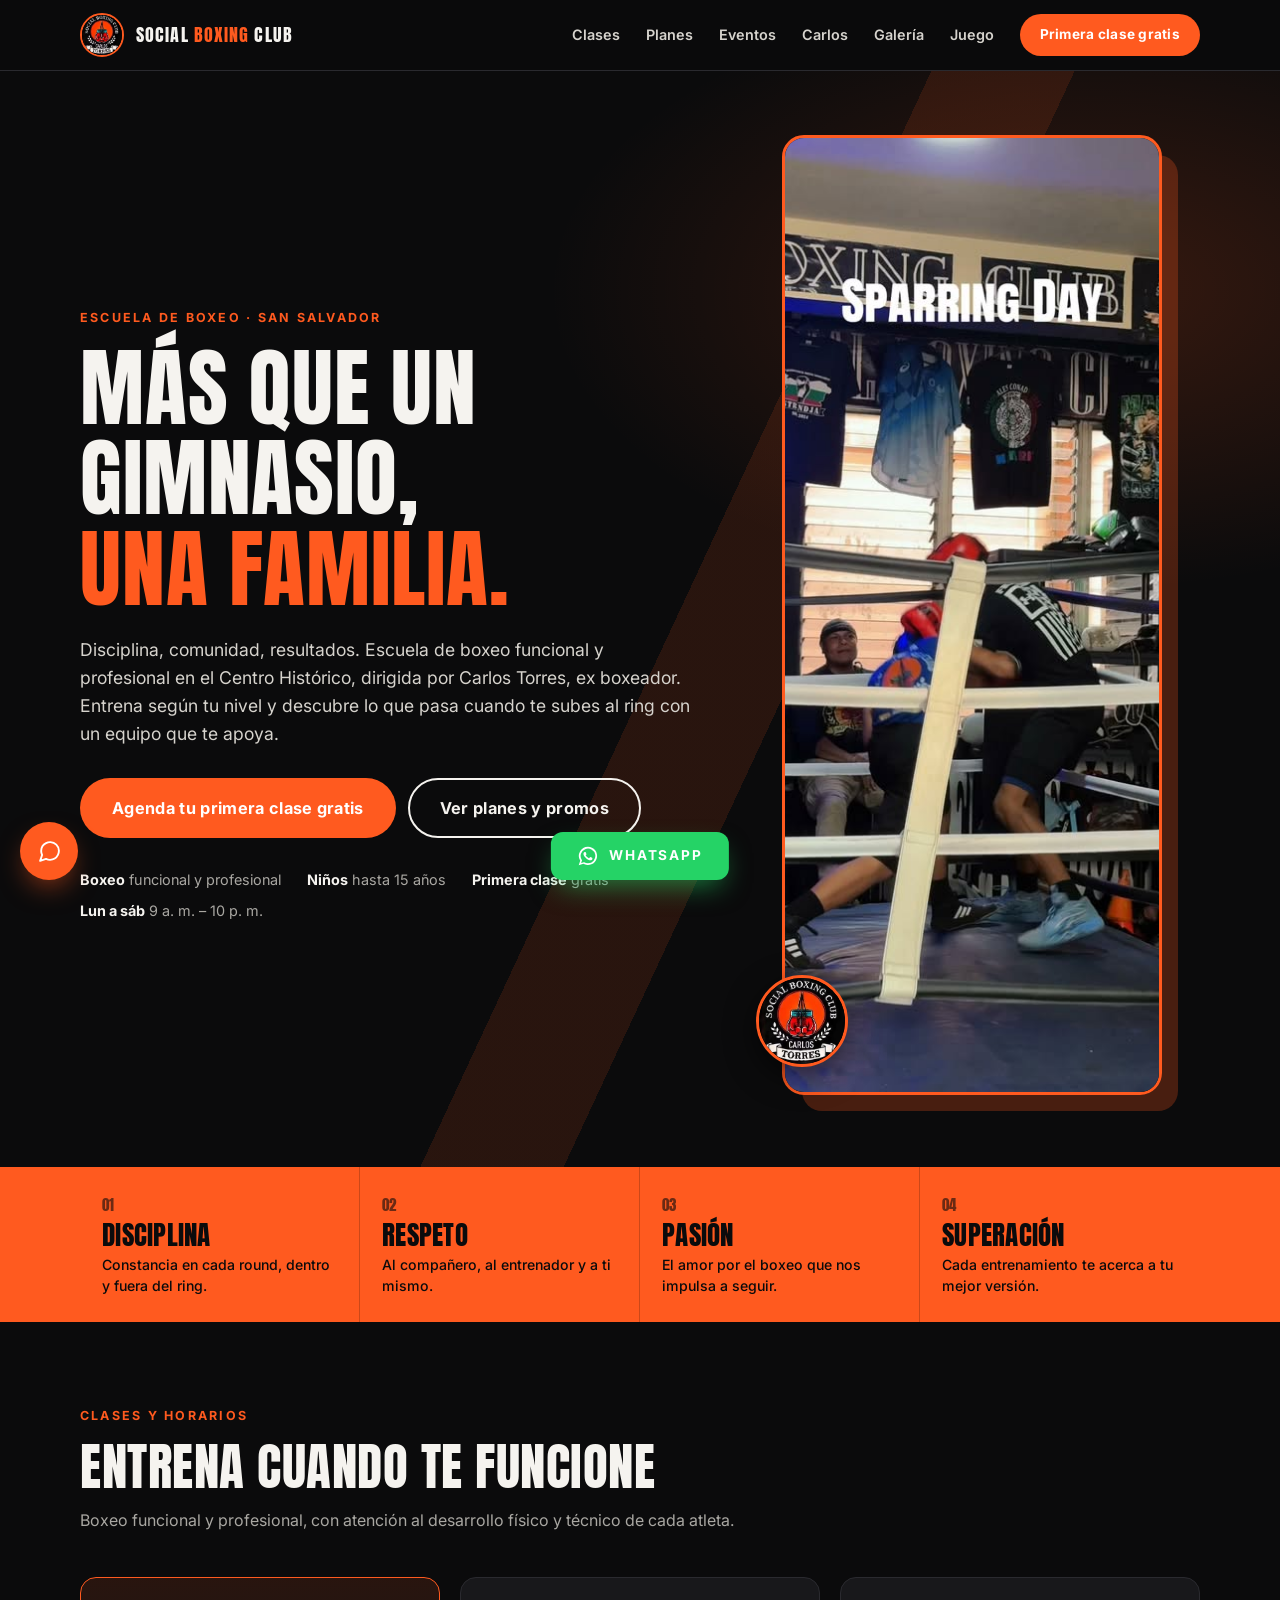
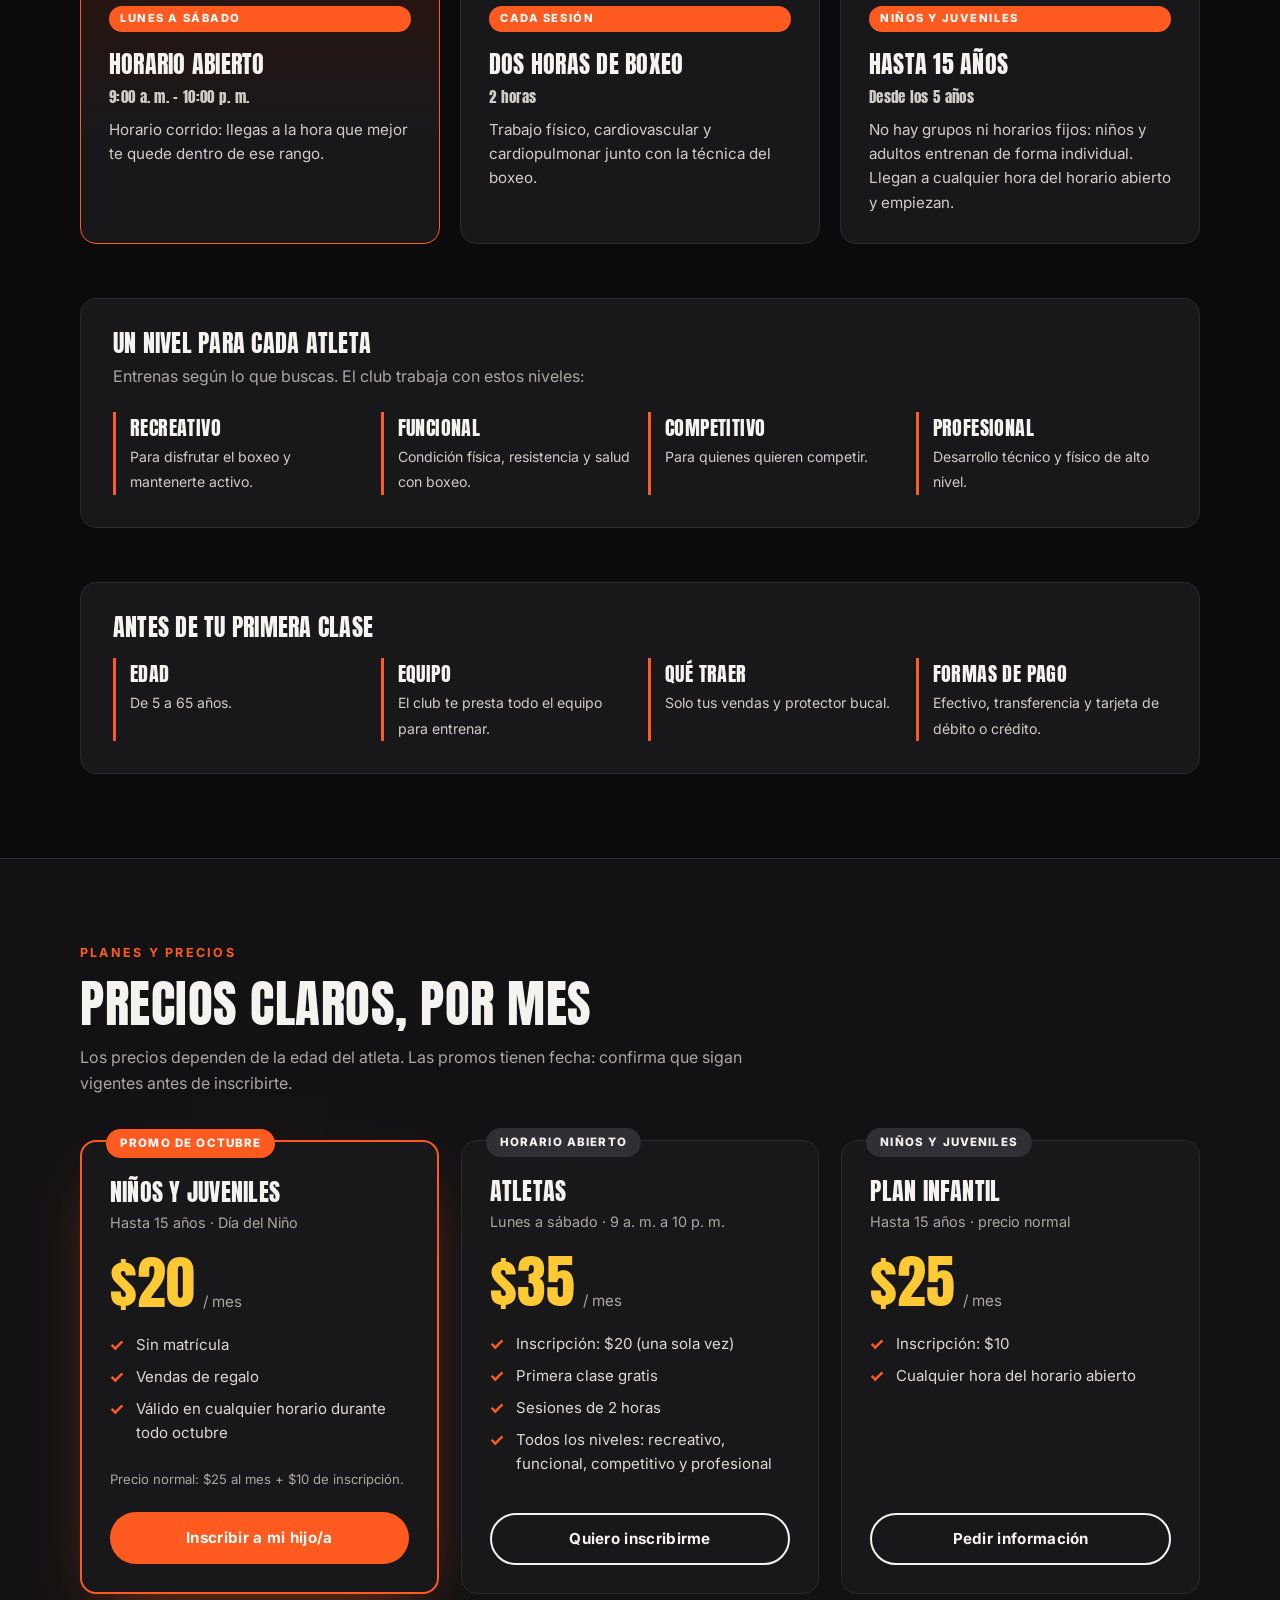
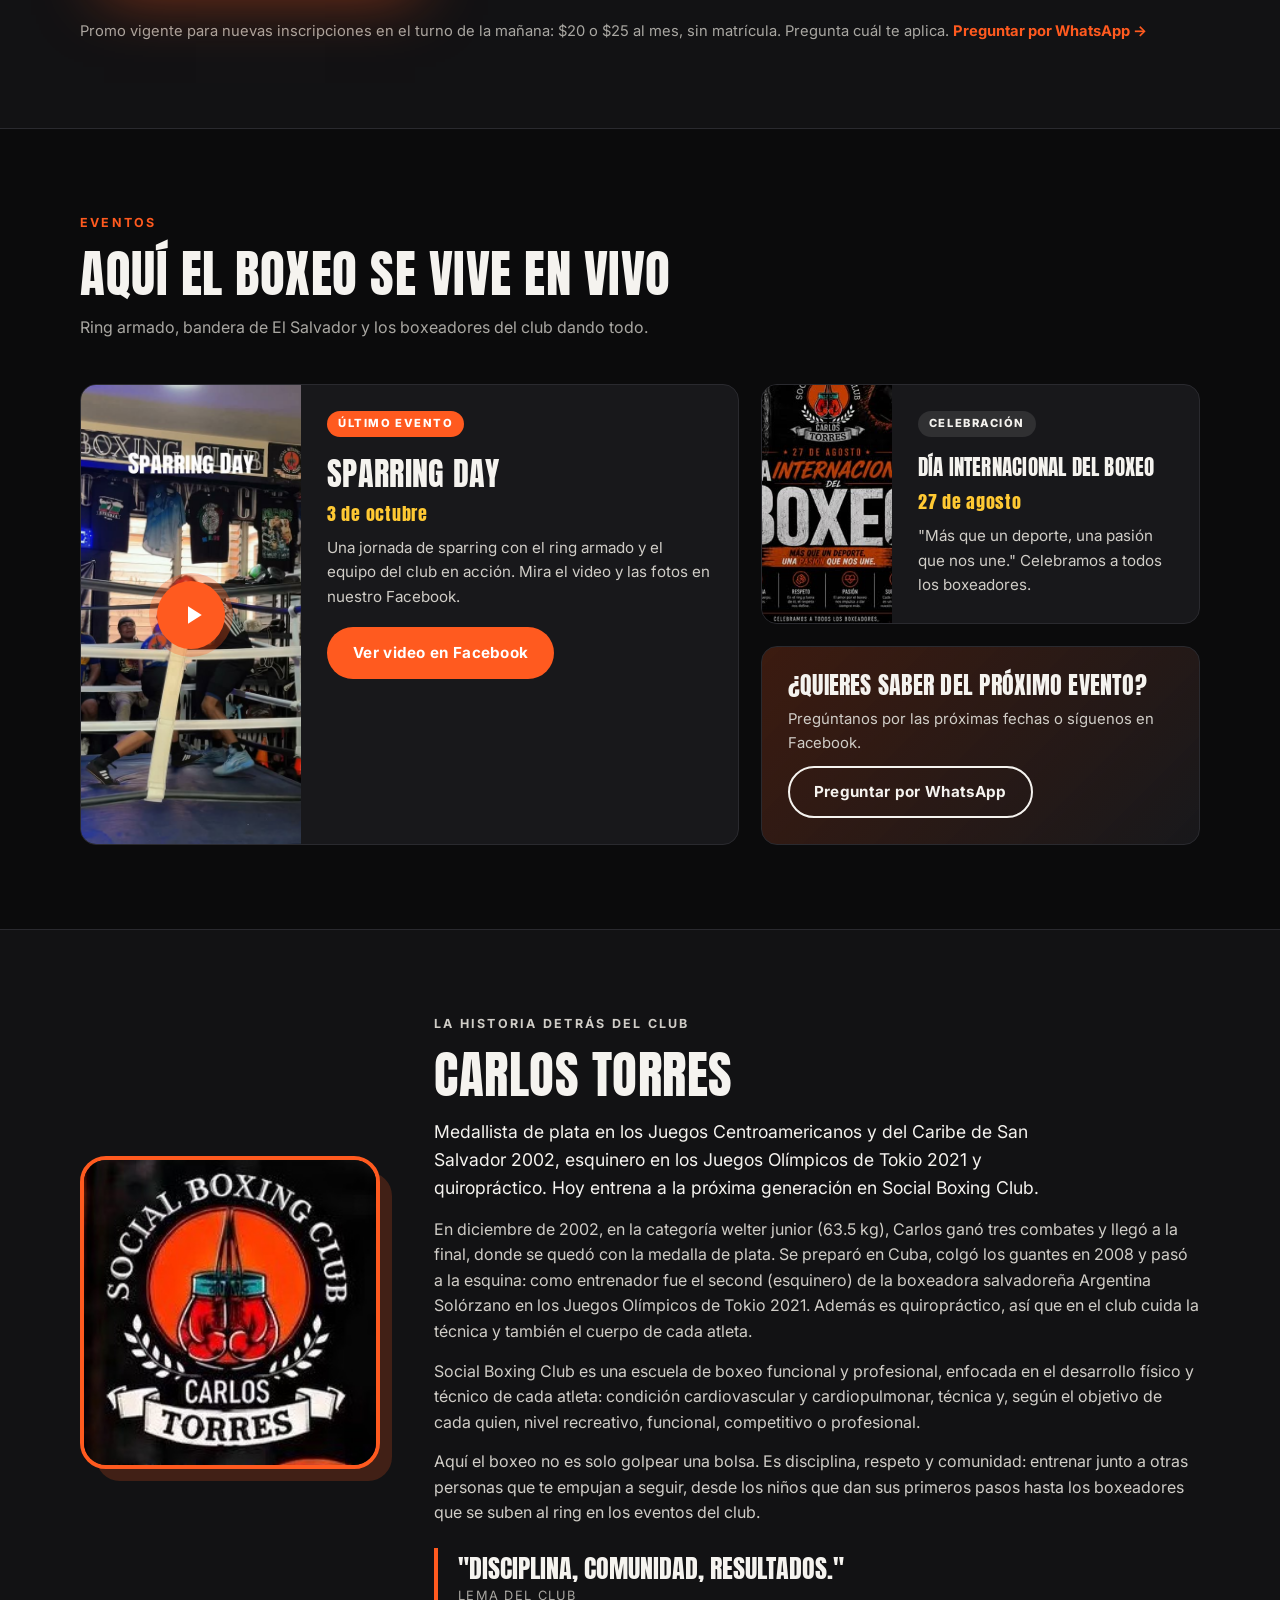
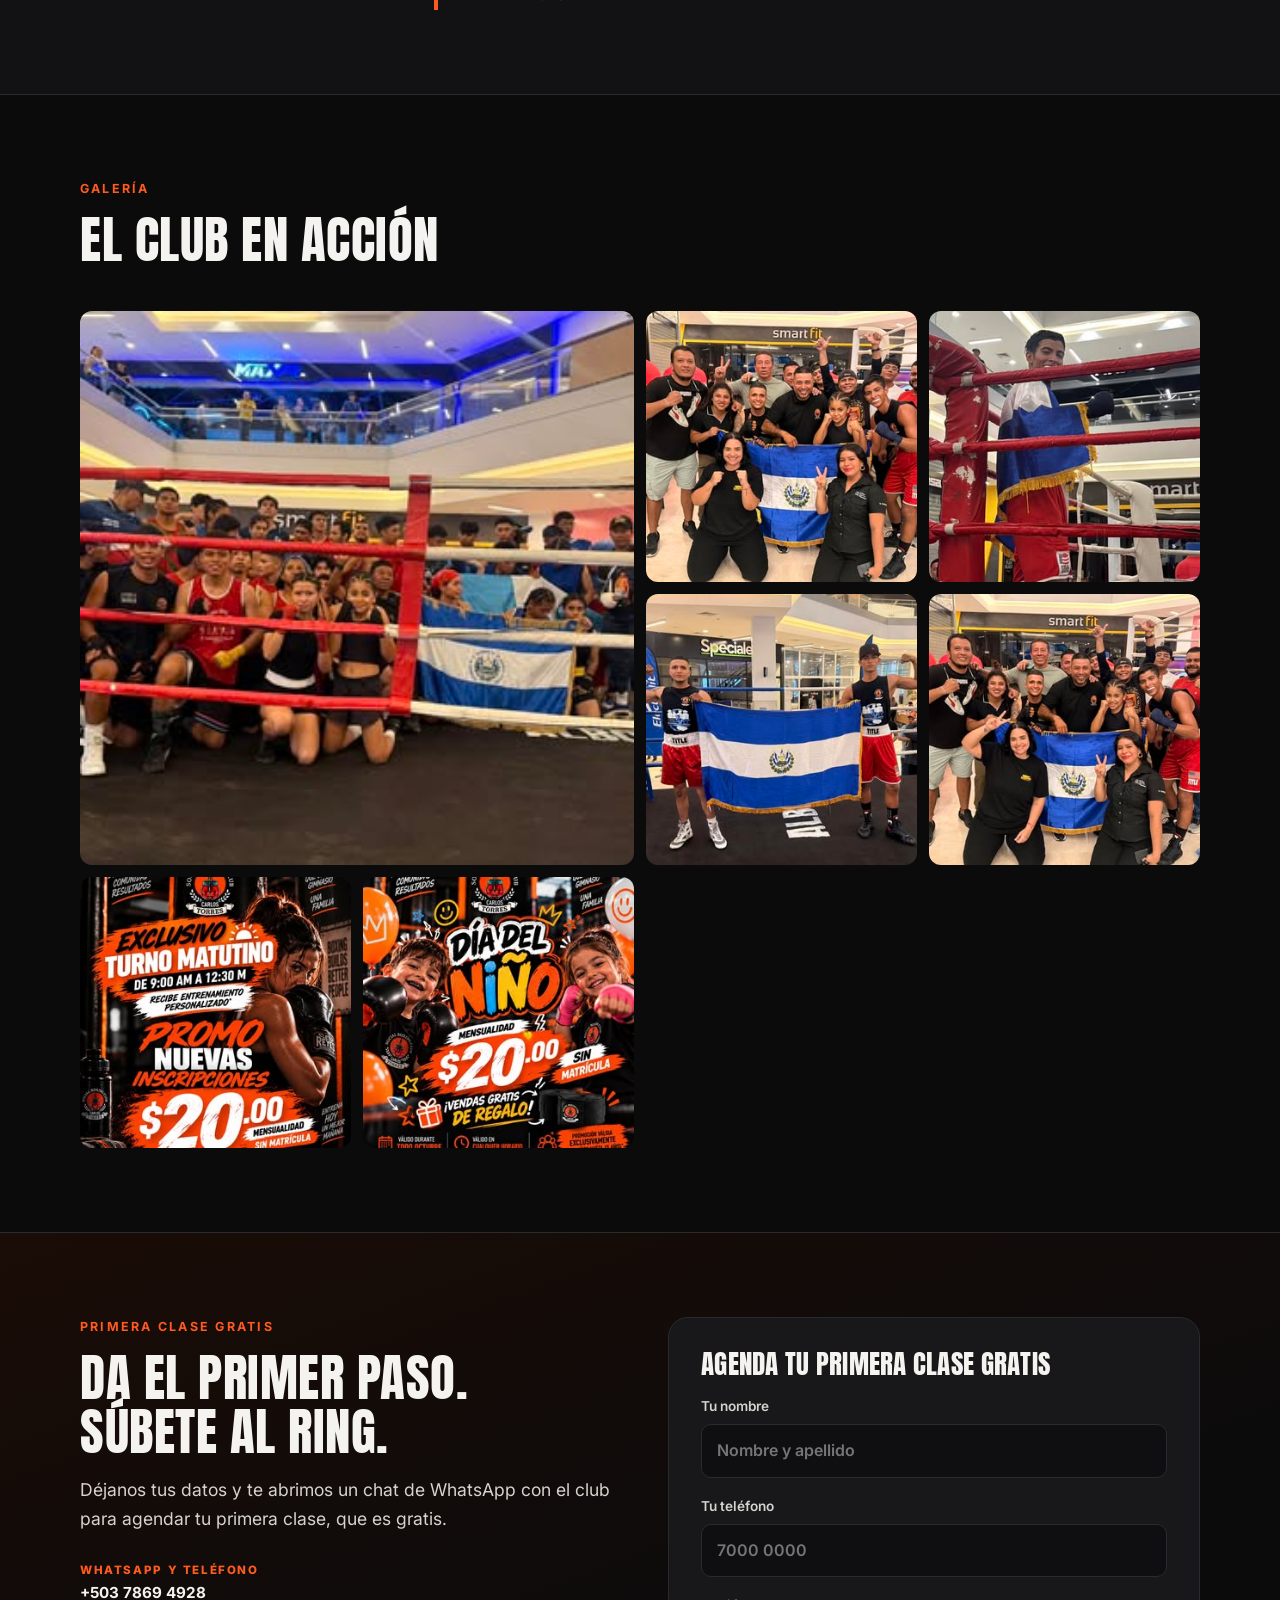
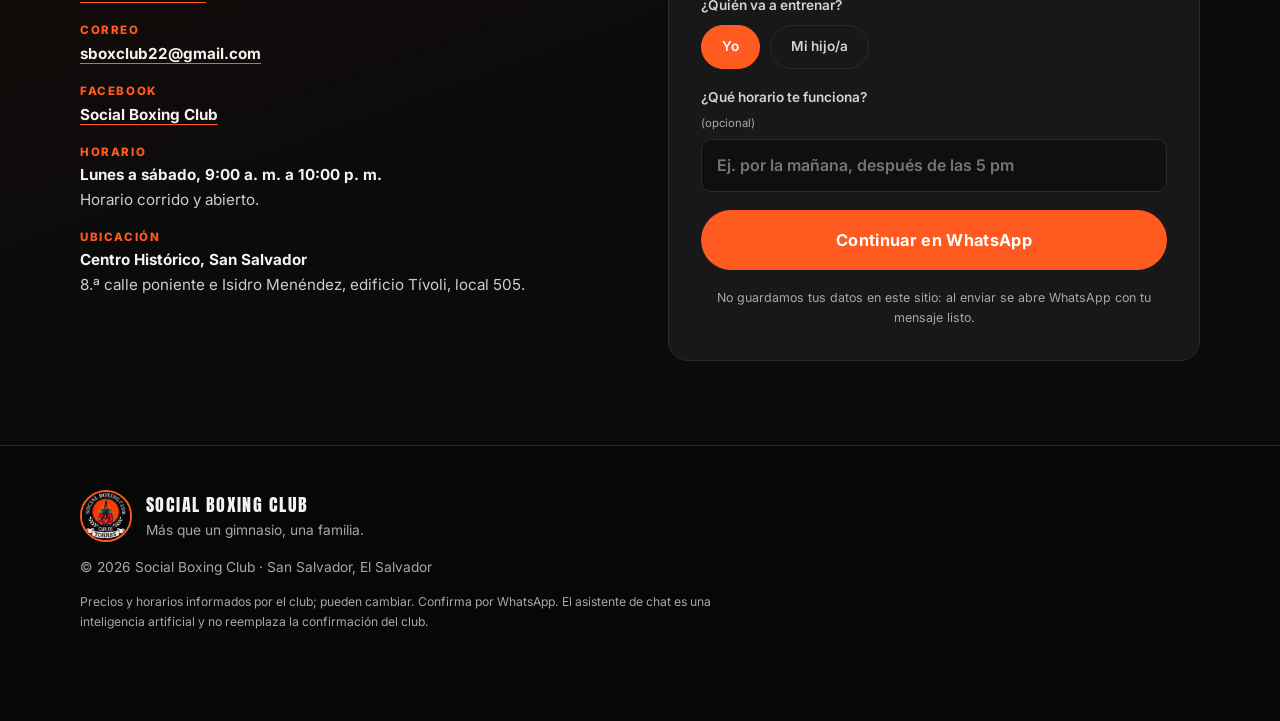
==== commit b8065049: "Boton de WhatsApp rectangular y centrado para que no lo tape el badge de Netlify Co-Authored-By: Cla" ====
--- a/index.html
+++ b/index.html
@@ -306,6 +306,7 @@
 
 <a class="wa-float" data-wa="Hola, quiero información del club." aria-label="Escribir por WhatsApp">
   <svg viewBox="0 0 24 24" fill="currentColor" aria-hidden="true"><path d="M12.04 2a9.9 9.9 0 0 0-8.4 15.1L2 22l5.05-1.6A9.9 9.9 0 1 0 12.04 2Zm0 18a8 8 0 0 1-4.1-1.13l-.3-.17-3 .95.97-2.92-.2-.31A8.03 8.03 0 1 1 12.04 20Zm4.4-6c-.24-.12-1.43-.7-1.65-.78-.22-.08-.38-.12-.54.12-.16.24-.62.78-.76.94-.14.16-.28.18-.52.06a6.5 6.5 0 0 1-1.92-1.18 7.2 7.2 0 0 1-1.33-1.66c-.14-.24-.02-.37.1-.49.1-.1.24-.28.36-.42.12-.14.16-.24.24-.4.08-.16.04-.3-.02-.42-.06-.12-.54-1.3-.74-1.78-.2-.46-.4-.4-.54-.4h-.46c-.16 0-.42.06-.64.3-.22.24-.84.82-.84 2s.86 2.32.98 2.48c.12.16 1.7 2.6 4.12 3.64.58.25 1.03.4 1.38.5.58.18 1.1.16 1.52.1.46-.07 1.43-.58 1.63-1.15.2-.56.2-1.04.14-1.14-.06-.1-.22-.16-.46-.28Z"/></svg>
+  <span>WhatsApp</span>
 </a>
 
 <div class="lightbox" id="lightbox" hidden>
--- a/css/style.css
+++ b/css/style.css
@@ -193,9 +193,9 @@
 .footer__legal { font-size: .76rem; max-width: 80ch; }
 
 /* WhatsApp flotante */
-.wa-float { position: fixed; right: 20px; bottom: 20px; z-index: 60; width: 58px; height: 58px; border-radius: 50%; background: #25d366; color: #fff; display: flex; align-items: center; justify-content: center; box-shadow: 0 12px 28px -8px rgba(37,211,102,.6); transition: transform .2s; cursor: pointer; }
-.wa-float:hover { transform: scale(1.08); }
-.wa-float svg { width: 30px; height: 30px; }
+.wa-float { position: fixed; left: 50%; bottom: 20px; transform: translateX(-50%); z-index: 60; display: inline-flex; align-items: center; gap: 10px; padding: 13px 26px; border-radius: 12px; background: #25d366; color: #fff; font-weight: 700; font-size: .85rem; letter-spacing: .14em; text-transform: uppercase; white-space: nowrap; box-shadow: 0 12px 28px -8px rgba(37,211,102,.6); transition: transform .2s, background .2s; cursor: pointer; }
+.wa-float:hover { background: #1ebe5b; transform: translateX(-50%) translateY(-2px); }
+.wa-float svg { width: 22px; height: 22px; flex-shrink: 0; }
 
 /* Chat widget (a la izquierda) */
 .chat-widget { position: fixed; left: 20px; bottom: 20px; z-index: 60; display: flex; flex-direction: column; align-items: flex-start; gap: 14px; }
@@ -271,7 +271,7 @@
   .event--side { grid-template-columns: 100px 1fr; }
   .form { padding: 24px 18px; }
   .chat-widget { left: 14px; bottom: 14px; }
-  .wa-float { right: 14px; bottom: 14px; }
+  .wa-float { bottom: 14px; padding: 12px 20px; }
 }
 @media (max-width: 380px) {
   .brand span { font-size: .85rem; }
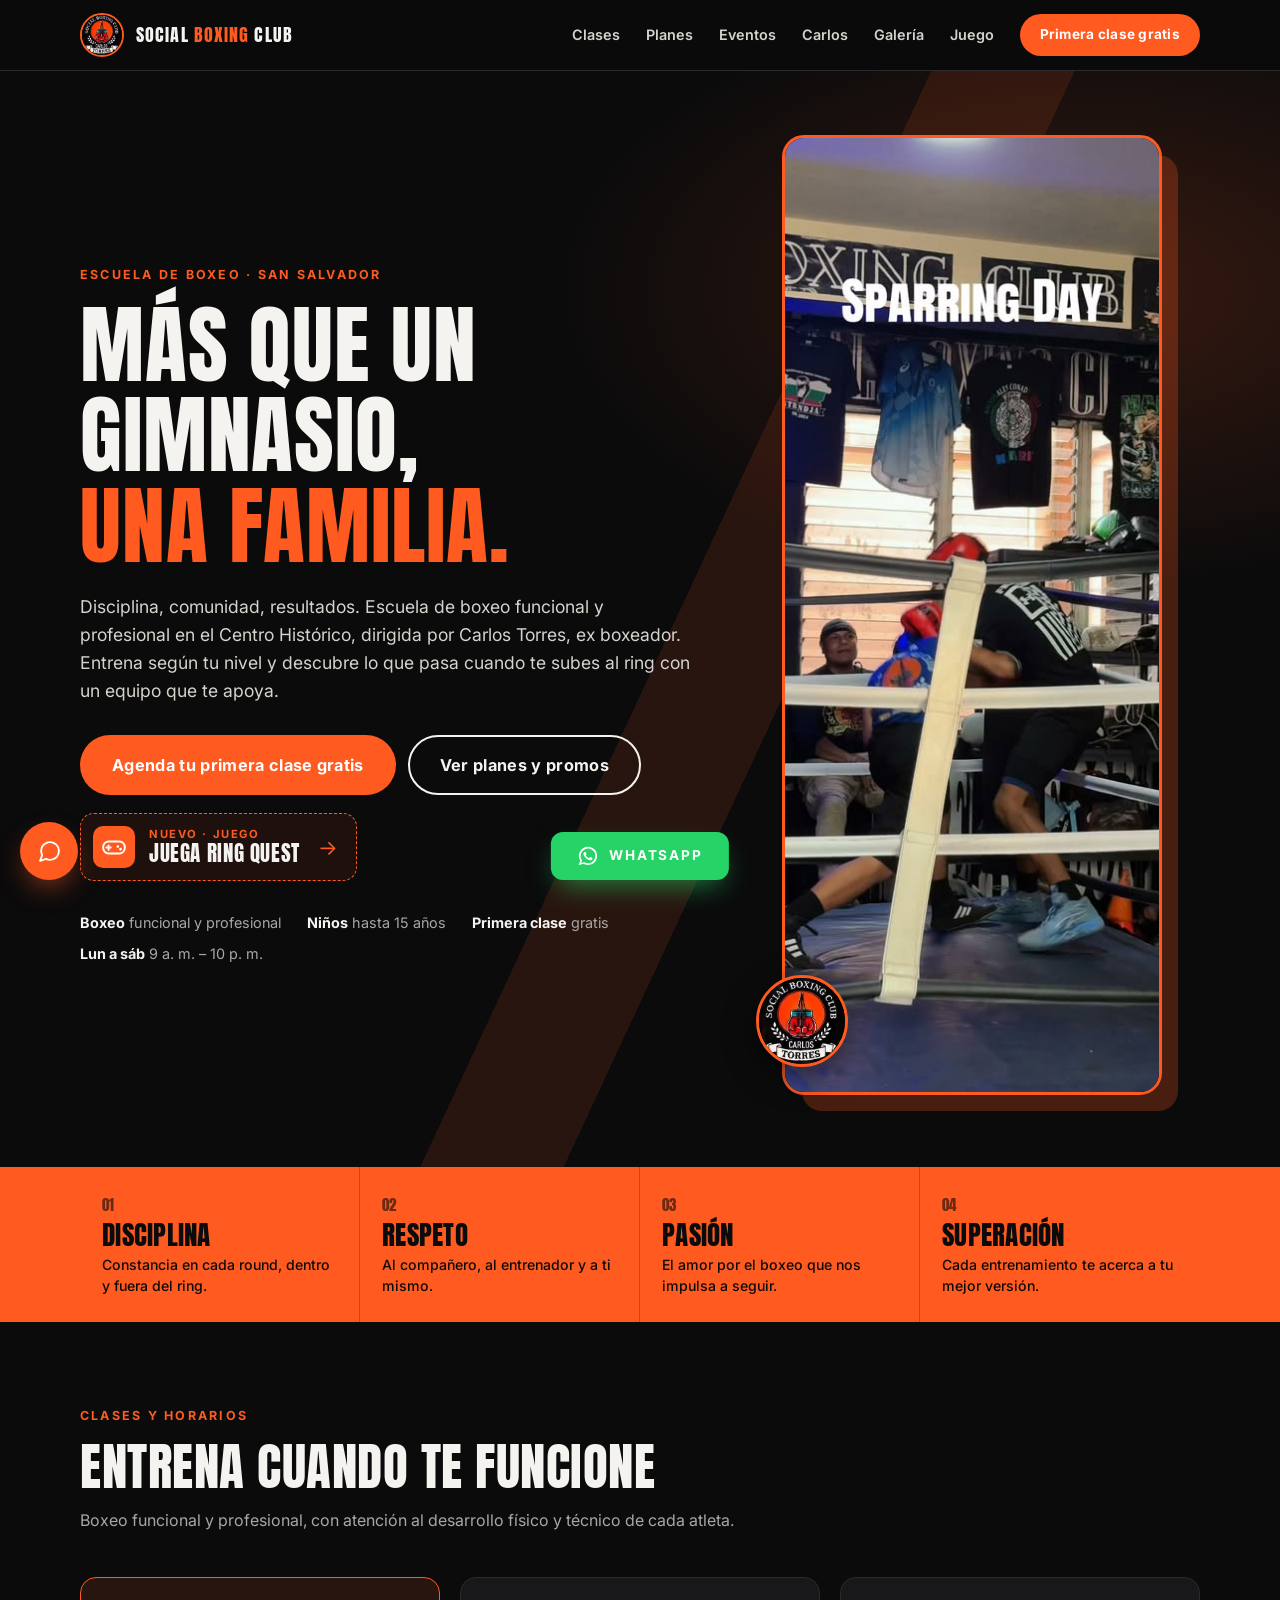
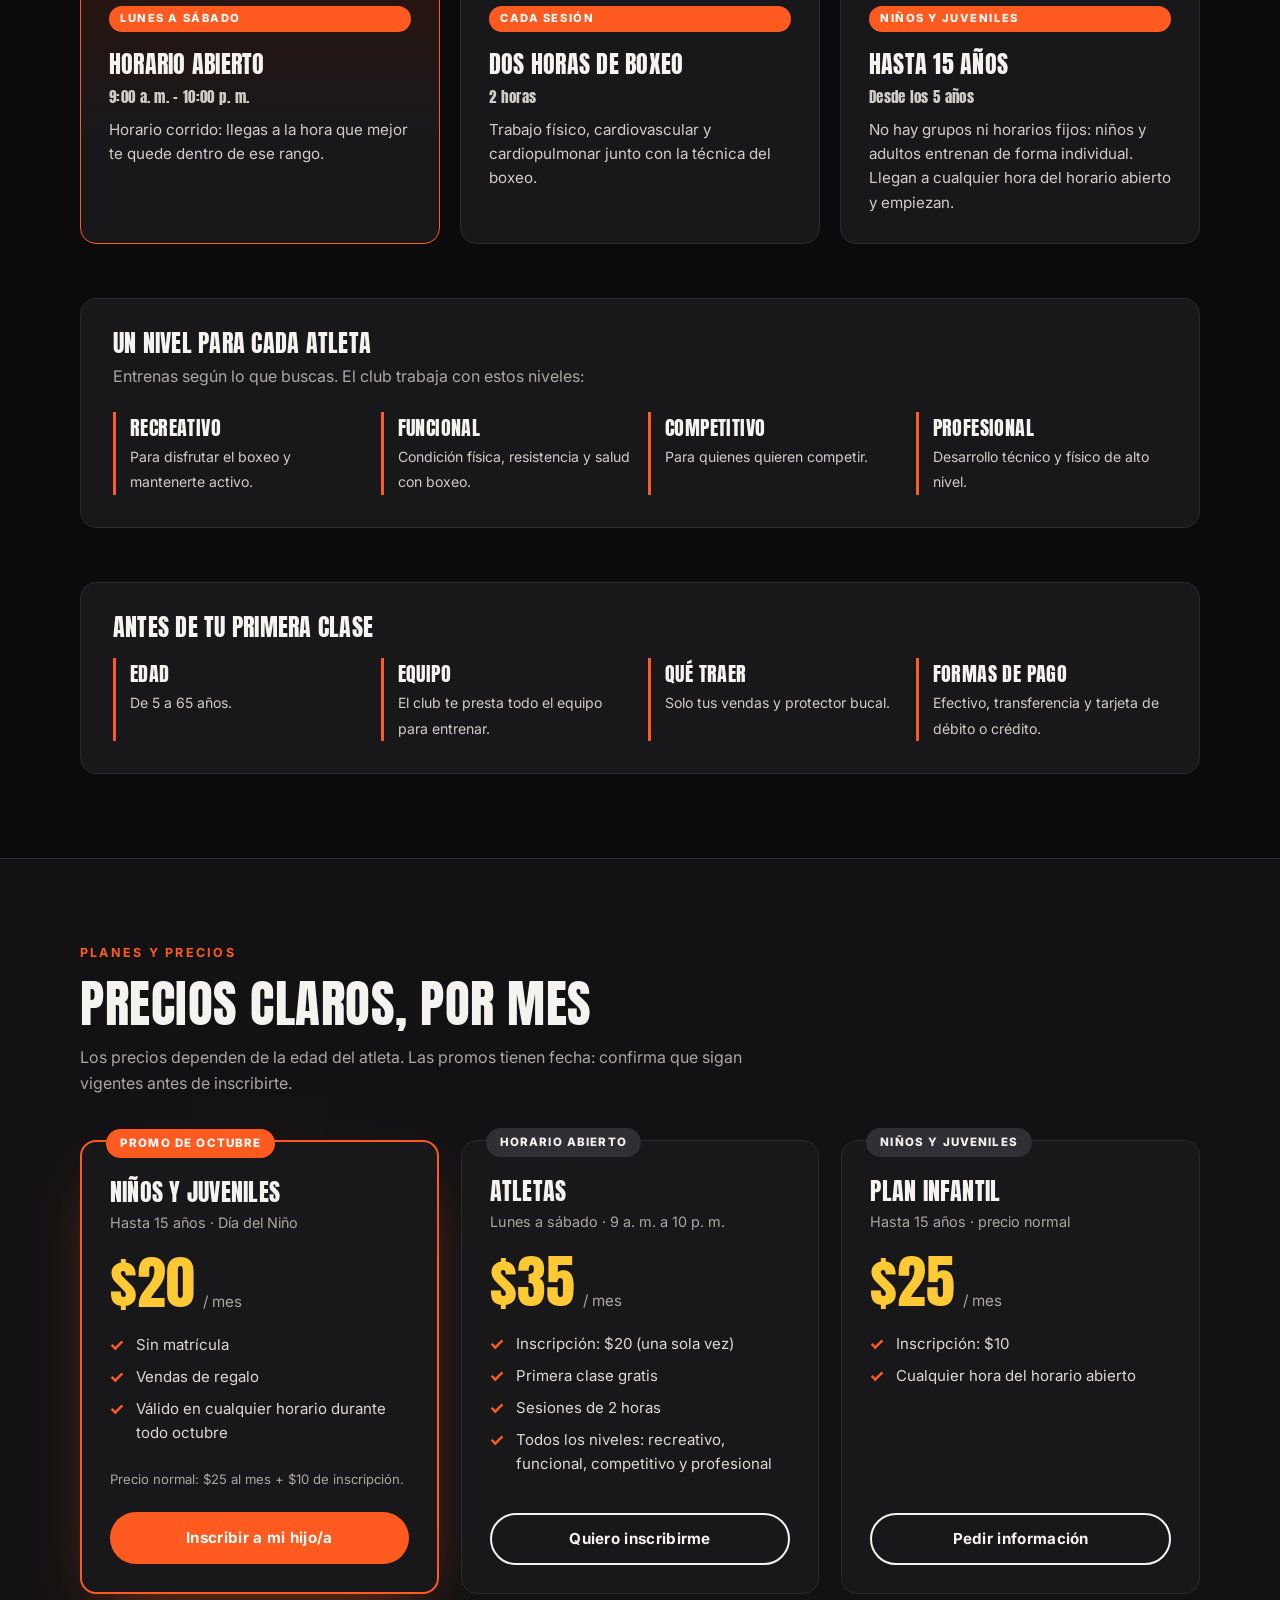
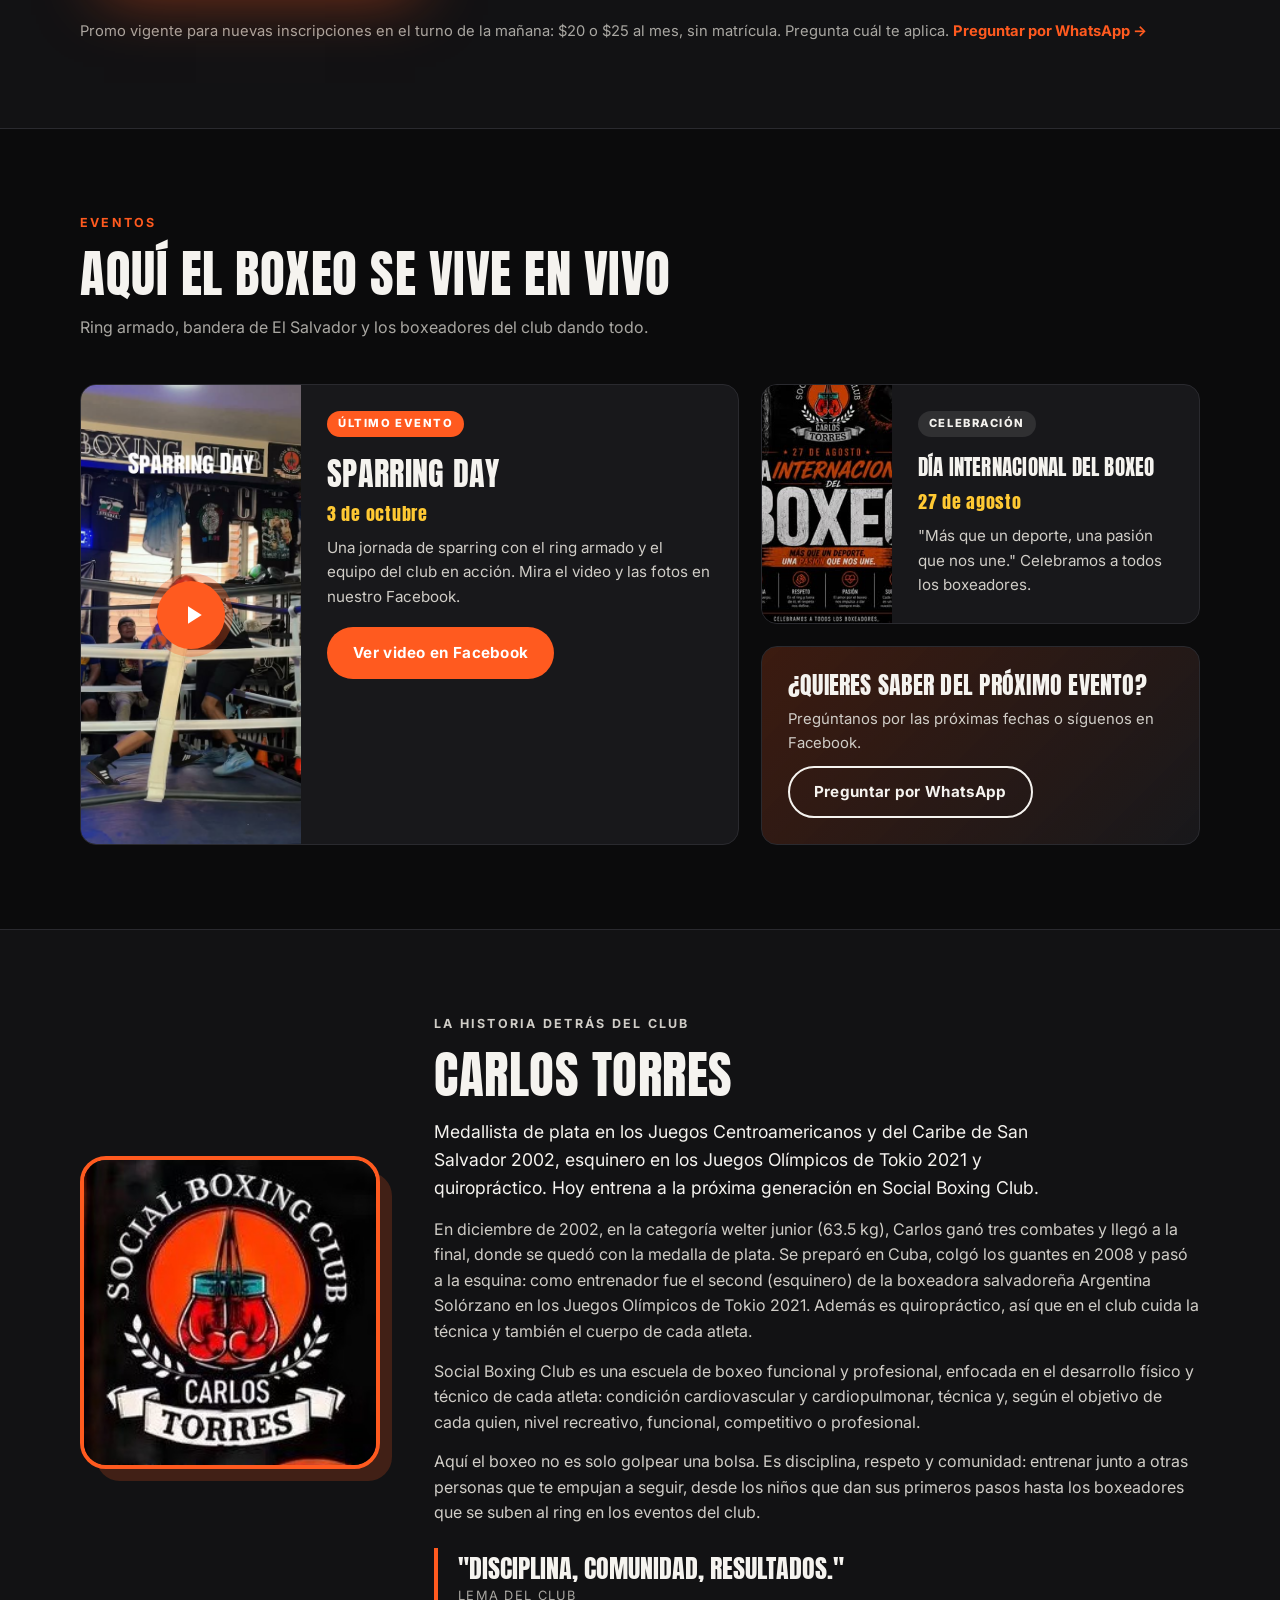
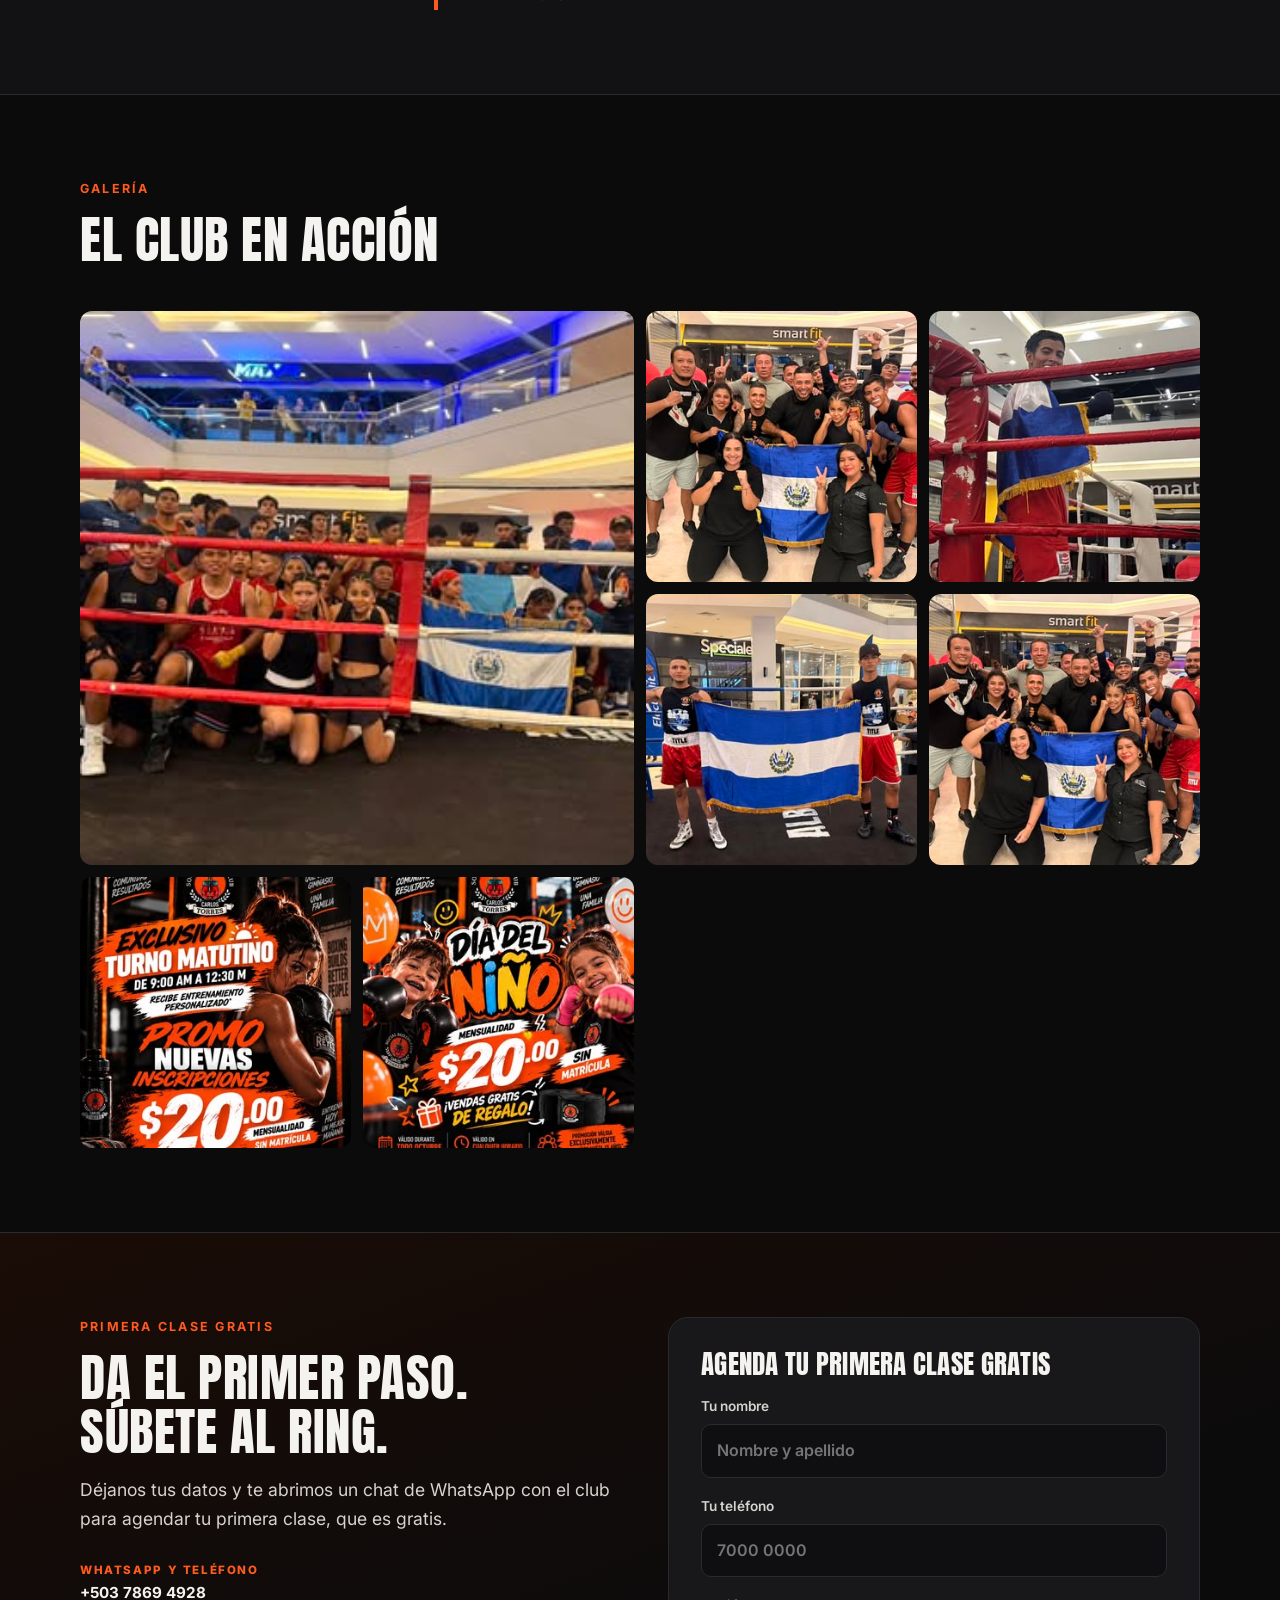
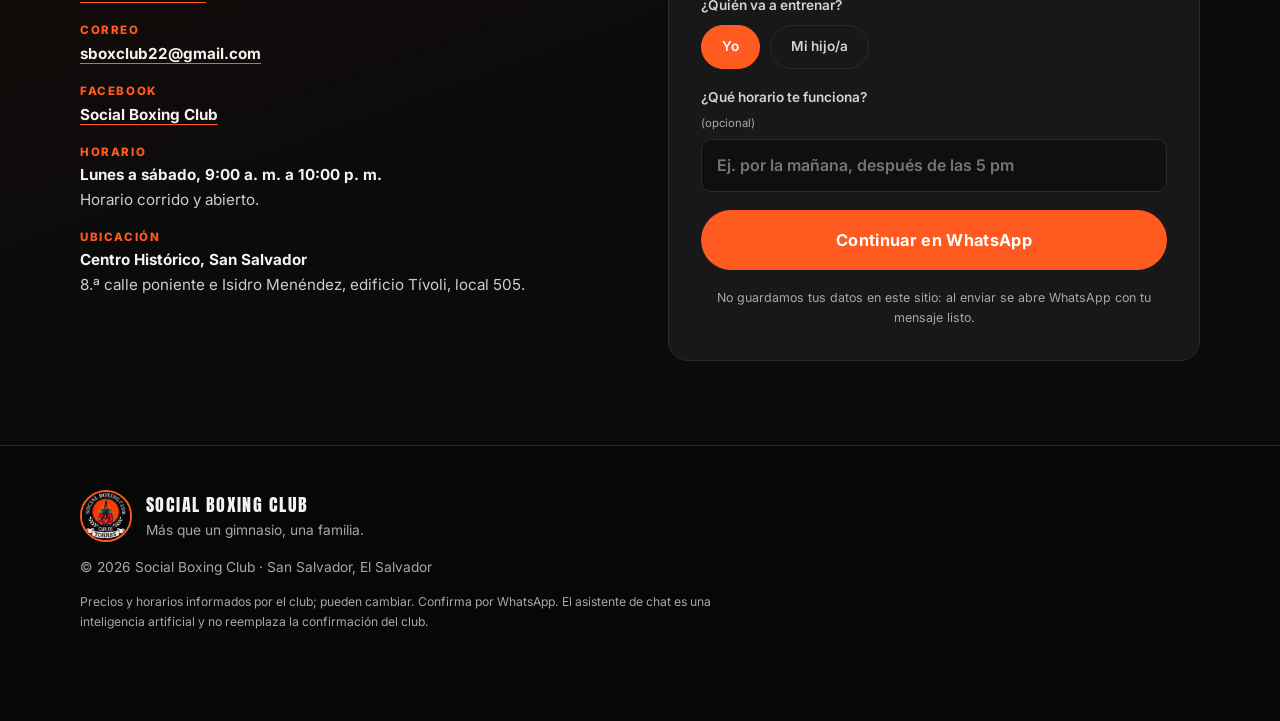
==== commit b338e6f7: "Boton de Ring Quest en la portada y WhatsApp encima del badge de Netlify en celular Co-Authored-By: " ====
--- a/index.html
+++ b/index.html
@@ -48,6 +48,11 @@
           <a class="btn btn--primary btn--lg" href="#contacto">Agenda tu primera clase gratis</a>
           <a class="btn btn--ghost btn--lg" href="#planes">Ver planes y promos</a>
         </div>
+        <a class="hero__game" href="ring/">
+          <span class="hero__game-ic"><svg viewBox="0 0 24 24" fill="none" aria-hidden="true"><rect x="2" y="7" width="20" height="11" rx="5" stroke="currentColor" stroke-width="1.8"/><path d="M7 10.5v4M5 12.5h4" stroke="currentColor" stroke-width="1.8" stroke-linecap="round"/><circle cx="15.5" cy="11.5" r="1.2" fill="currentColor"/><circle cx="18" cy="14" r="1.2" fill="currentColor"/></svg></span>
+          <span class="hero__game-txt"><small>Nuevo · Juego</small><b>Juega Ring Quest</b></span>
+          <span class="hero__game-go" aria-hidden="true">→</span>
+        </a>
         <ul class="hero__facts">
           <li><b>Boxeo</b> funcional y profesional</li>
           <li><b>Niños</b> hasta 15 años</li>
--- a/css/style.css
+++ b/css/style.css
@@ -67,6 +67,15 @@
 .hero h1 { font-size: clamp(2.6rem, 7.2vw, 5.4rem); margin-bottom: 22px; }
 .hero h1 span { color: var(--orange); display: block; }
 .hero__cta { display: flex; flex-wrap: wrap; gap: 12px; margin-top: 30px; }
+.hero__game { display: inline-flex; align-items: center; gap: 14px; margin-top: 18px; padding: 12px 18px 12px 12px; border: 1px dashed var(--orange); border-radius: 14px; background: rgba(255,90,31,.08); color: var(--ink); transition: background .2s, transform .2s; }
+.hero__game:hover { background: rgba(255,90,31,.16); transform: translateY(-2px); }
+.hero__game-ic { width: 42px; height: 42px; border-radius: 10px; background: var(--orange); color: #fff; display: flex; align-items: center; justify-content: center; flex-shrink: 0; }
+.hero__game-ic svg { width: 26px; height: 26px; }
+.hero__game-txt { display: flex; flex-direction: column; line-height: 1.2; }
+.hero__game-txt small { font-size: .7rem; font-weight: 700; letter-spacing: .14em; text-transform: uppercase; color: var(--orange); }
+.hero__game-txt b { font-family: var(--display); font-weight: 400; font-size: 1.3rem; letter-spacing: .03em; text-transform: uppercase; }
+.hero__game-go { font-size: 1.3rem; color: var(--orange); margin-left: 4px; transition: transform .2s; }
+.hero__game:hover .hero__game-go { transform: translateX(4px); }
 .hero__facts { display: flex; flex-wrap: wrap; gap: 8px 26px; margin-top: 30px; font-size: .9rem; color: var(--ink-soft); }
 .hero__facts b { color: var(--ink); }
 .hero__media { position: relative; justify-self: center; width: min(100%, 380px); }
@@ -271,7 +280,9 @@
   .event--side { grid-template-columns: 100px 1fr; }
   .form { padding: 24px 18px; }
   .chat-widget { left: 14px; bottom: 14px; }
-  .wa-float { bottom: 14px; padding: 12px 20px; }
+  /* En celular el badge de Netlify ocupa el centro/derecha de abajo: el boton va encima, a la derecha */
+  .wa-float { left: auto; right: 14px; bottom: 76px; transform: none; padding: 12px 20px; }
+  .wa-float:hover { transform: translateY(-2px); }
 }
 @media (max-width: 380px) {
   .brand span { font-size: .85rem; }
